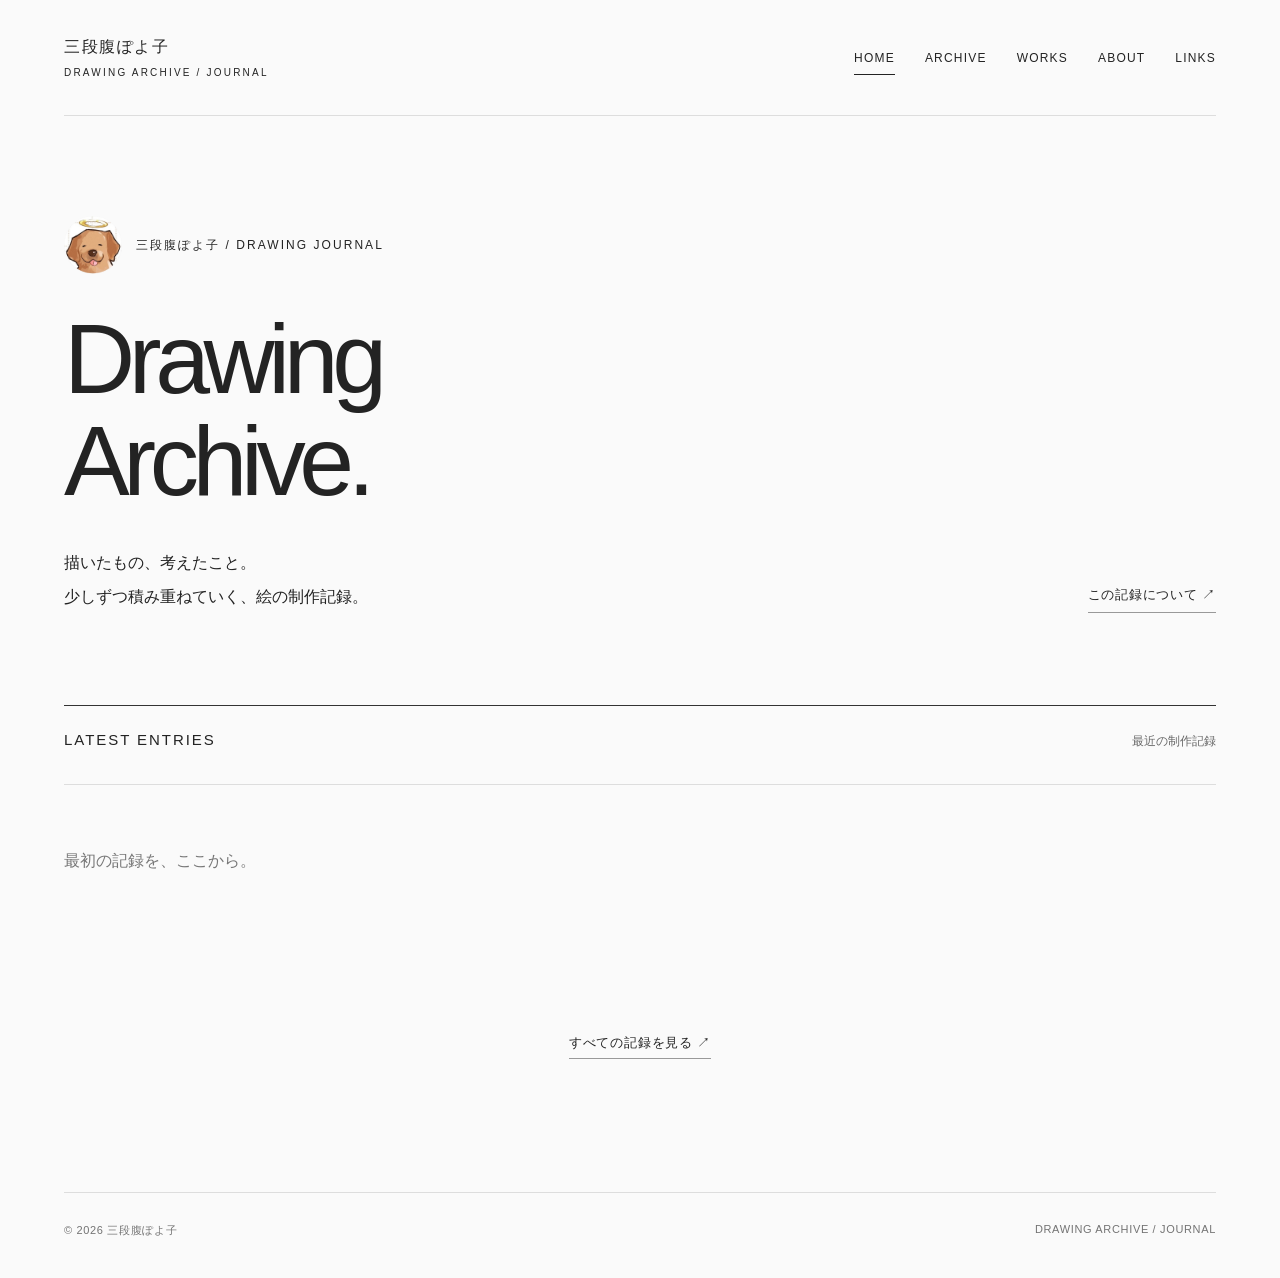
==== index.html @ 1e5ab94d "Publish drawing archive starter site" ====
<!doctype html>
<html lang="ja"><head><meta charset="utf-8"><meta name="viewport" content="width=device-width, initial-scale=1"><meta name="description" content="三段腹ぽよ子のイラスト制作記録。練習、作品、考えたこと、月ごとの振り返り。"><title>Drawing Archive | 三段腹ぽよ子</title><link rel="icon" type="image/svg+xml" href="data:image/svg+xml,%3Csvg xmlns='http://www.w3.org/2000/svg' viewBox='0 0 32 32'%3E%3Crect width='32' height='32' rx='5' fill='%23232323'/%3E%3Cpath d='M9 8h7a8 8 0 0 1 0 16H9z' fill='none' stroke='white' stroke-width='2'/%3E%3C/svg%3E"><link rel="stylesheet" href="assets/style.css"><script defer src="data/profile.js"></script><script defer src="data/posts.js"></script><script defer src="data/works.js"></script><script defer src="assets/app.js"></script></head><body data-page="home"><div id="app"></div><noscript><p class="noscript">このサイトの表示にはJavaScriptを有効にしてください。</p></noscript></body></html>
---- assets/style.css ----
:root{--ink:#232323;--muted:#686868;--line:#ddd;--paper:#fafafa;font-family:-apple-system,BlinkMacSystemFont,"Helvetica Neue","Noto Sans JP","Hiragino Kaku Gothic ProN","Yu Gothic",Meiryo,sans-serif;color:var(--ink);background:var(--paper);font-synthesis:none}*{box-sizing:border-box}body{margin:0;background-image:radial-gradient(#dedede .7px,transparent .7px);background-size:16px 16px}a{color:inherit;text-decoration:none}button,select{font:inherit;color:inherit}button,a,select{-webkit-tap-highlight-color:transparent}button{cursor:pointer}a:focus-visible,button:focus-visible,select:focus-visible{outline:2px solid #333;outline-offset:5px}a:hover{color:#666}button:hover{background:#eee}::selection{background:#dedede}img{max-width:100%;display:block}.shell{max-width:1280px;padding:0 64px;margin:auto}.skip{position:absolute;top:-80px;left:20px;background:white;padding:12px;z-index:10}.skip:focus{top:12px}.header{display:flex;align-items:center;justify-content:space-between;min-height:116px;border-bottom:1px solid var(--line);gap:24px}.wordmark{font-size:16px;font-weight:650;letter-spacing:.1em}.wordmark small{display:block;font-size:10px;letter-spacing:.22em;font-weight:400;margin-top:9px}.nav{display:flex;gap:30px;align-items:center}.nav a{font-size:12px;letter-spacing:.1em;padding:10px 0;position:relative}.nav a[aria-current=page]:after{content:'';position:absolute;bottom:0;left:0;width:100%;height:1px;background:var(--ink)}.menu-toggle{display:none;border:0;background:none;padding:12px;font-size:13px}.hero{padding:100px 0 92px;position:relative}.hero-top{display:flex;align-items:center;gap:14px;margin-bottom:35px}.eyebrow,.label{font-size:12px;letter-spacing:.17em;font-weight:500}.hero h1{font-size:clamp(56px,7.7vw,104px);font-weight:450;line-height:1.03;letter-spacing:-.065em;margin:0 0 34px}.hero-description{font-size:16px;line-height:2.1;white-space:pre-line;margin:0}.hero-bottom{display:flex;align-items:end;justify-content:space-between;gap:30px}.text-link{font-size:13px;letter-spacing:.06em;border-bottom:1px solid #999;padding-bottom:8px;white-space:nowrap}.avatar{position:relative;overflow:hidden;border-radius:50%;background:#fff;display:block;width:58px;height:58px;flex-shrink:0}.avatar img{width:100%;height:100%;object-fit:cover}.avatar.screenshot img{position:absolute;max-width:none;width:306.45%;height:auto;left:-103.23%;top:-47.4%}.hero-image{margin:60px 0 0}.hero-image img{width:100%;max-height:900px;object-fit:contain;background:#f2f2f2}.section-top{display:flex;align-items:baseline;justify-content:space-between;border-top:1px solid #333;padding-top:25px;gap:20px}.section-top h2{margin:0;font-size:15px;letter-spacing:.13em;font-weight:500}.section-top span{font-size:12px;color:var(--muted)}.feed{padding-top:18px}.entry{display:grid;grid-template-columns:180px minmax(0,1fr);gap:45px;padding:42px 0;border-bottom:1px solid var(--line)}.entry-meta{font-size:12px;line-height:1.8;color:var(--muted)}.entry-meta time{display:block;font-variant-numeric:tabular-nums;letter-spacing:.03em}.tag{display:inline-block;font-size:11px;letter-spacing:.12em;margin-top:9px;border:1px solid #ccc;padding:2px 8px;background:#fafafa}.sample{display:block;font-size:11px;margin-top:10px;color:#757575}.entry h2,.entry h3{font-weight:500;font-size:25px;line-height:1.5;letter-spacing:-.02em;margin:0 0 17px}.prose{font-size:15px;line-height:2.1;overflow-wrap:anywhere;max-width:740px}.prose p{white-space:pre-line;margin:0 0 1.4em}.prose h3{font-size:18px;font-weight:550;margin:2em 0 .8em}.entry .excerpt{color:#5e5e5e;white-space:pre-line;line-height:1.95;font-size:14px;margin:0}.entry-images{display:grid;grid-template-columns:repeat(2,minmax(0,1fr));gap:16px;margin:22px 0}.entry-images.single{grid-template-columns:1fr}.image-button{padding:0;border:0;background:none;width:100%;display:block}.image-button img{width:100%;height:auto}.read-more{display:inline-block;font-size:12px;color:#777;margin-top:19px;border-bottom:1px solid #ccc;padding-bottom:4px}.bottom-link{text-align:center;padding:50px}.footer{margin-top:90px;padding:30px 0 40px;display:flex;justify-content:space-between;border-top:1px solid var(--line);font-size:11px;color:#737373;letter-spacing:.06em;gap:20px}.page-head{padding:80px 0 58px}.page-head h1{font-size:clamp(48px,6vw,76px);font-weight:450;letter-spacing:-.055em;margin:0 0 20px;line-height:1.1}.page-head p{color:#666;font-size:14px;line-height:1.9;margin:0}.archive-layout{display:grid;grid-template-columns:180px minmax(0,1fr);gap:45px}.archive-side{padding-top:25px}.year{font-size:26px;font-weight:450;margin:0 0 16px}.month-links{display:flex;flex-direction:column;gap:9px;margin-bottom:30px}.month-links a{font-size:12px;color:#727272;padding:8px 0}.month-links a[aria-current=true]{color:#111;text-decoration:underline;text-underline-offset:5px}.filters{display:flex;gap:8px;flex-wrap:wrap;border-bottom:1px solid var(--line);padding:0 0 20px}.filters a{font-size:12px;letter-spacing:.05em;padding:9px 14px}.filters a[aria-current=true]{background:#262626;color:#fff;border-radius:2px}.archive-content .entry{grid-template-columns:110px minmax(0,1fr);gap:26px}.result-info{font-size:12px;color:#777;padding-top:22px;margin:0}.month-title{font-size:13px;letter-spacing:.1em;font-weight:500;margin:40px 0 0}.empty{padding:60px 0 90px;border-top:1px solid var(--line);color:#777;line-height:2}.empty h2{font-size:22px;font-weight:450;color:#333}.works-grid{display:grid;grid-template-columns:repeat(2,minmax(0,1fr));gap:64px 32px}.work-card{border:0;padding:0;text-align:left;background:none}.work-card:hover{background:none}.work-card img{width:100%;height:auto;max-height:650px;object-fit:contain;background:#eee;transition:opacity .2s}.work-card:hover img{opacity:.85}.work-caption{display:flex;justify-content:space-between;gap:20px;margin-top:20px}.work-caption strong{font-size:15px;font-weight:500}.work-caption span{font-size:12px;color:#777}.about-wrap{max-width:730px;margin:70px auto 0;text-align:center}.about-wrap .avatar{width:148px;height:148px;margin:0 auto 26px}.about-name{font-size:24px;font-weight:550;letter-spacing:.1em;background:white;display:inline-block;margin:0;padding:18px 28px}.about-card{text-align:left;background:#fff;margin-top:45px;padding:60px 68px}.about-card .label{margin:0 0 32px}.about-card .intro{font-size:21px;margin-bottom:28px;line-height:1.8}.about-card h2{font-size:12px;letter-spacing:.15em;font-weight:500;margin:42px 0 20px}.about-card .prose{font-size:15px}.link-list{display:grid;gap:18px;max-width:850px}.link-card{display:flex;align-items:center;gap:26px;background:#fff;border:1px solid #eee;padding:32px 36px;border-radius:4px}.link-card svg{width:30px;height:30px;flex-shrink:0}.link-card strong{display:block;font-size:18px;font-weight:500;margin-bottom:7px}.link-card p{font-size:13px;color:#777;margin:0}.link-card .link-end{margin-left:auto;font-size:12px;color:#777}.link-card:not(a){color:#666}.post-detail{max-width:850px;margin:auto}.post-detail .page-head{padding-bottom:35px}.post-detail .page-head h1{font-size:clamp(32px,4vw,50px);letter-spacing:-.025em;margin-top:22px}.post-detail .prose{font-size:16px;margin-top:35px}.back{display:inline-block;font-size:13px;margin-top:50px;border-bottom:1px solid #aaa;padding-bottom:7px}dialog{border:0;padding:0;width:min(1000px,94vw);max-height:92vh;background:#fafafa;color:#222}dialog::backdrop{background:rgba(0,0,0,.75)}.dialog-head{position:sticky;top:0;display:flex;justify-content:flex-end;background:#fafafa;padding:12px 18px;z-index:1}.close{border:1px solid #ccc;background:white;padding:8px 16px;font-size:14px}.dialog-body{padding:0 35px 35px}.dialog-body img{margin:0 auto 24px;max-height:72vh;width:auto;object-fit:contain}.dialog-body h2{font-size:24px;font-weight:500}.dialog-body .year-label{font-size:13px;color:#777}.noscript{padding:50px;background:white}.error{background:white;padding:35px;line-height:2}
@media(min-width:1500px){.hero{padding-top:120px;padding-bottom:110px}}
@media(max-width:850px){.shell{padding:0 32px}.nav{gap:20px}.entry{grid-template-columns:125px minmax(0,1fr);gap:25px}.archive-layout{grid-template-columns:130px minmax(0,1fr);gap:25px}.archive-content .entry{display:block}.archive-content .entry-meta{margin-bottom:18px}.archive-content .entry-meta time{display:inline-block;margin-right:12px}.archive-content .sample{display:inline;margin-left:8px}.hero{padding:75px 0}.hero h1{font-size:80px}}
@media(max-width:600px){.shell{padding:0 22px}.header{min-height:88px;position:relative;gap:10px}.wordmark{font-size:14px}.wordmark small{font-size:9px}.menu-toggle{display:block}.nav{display:none;position:absolute;left:0;right:0;top:87px;background:#fff;padding:22px;z-index:4;flex-wrap:wrap;border:1px solid #ddd;gap:18px 25px}.nav.open{display:flex}.nav a{font-size:13px}.hero{padding:62px 0 60px}.hero-top{margin-bottom:30px}.hero h1{font-size:clamp(54px,15vw,82px);margin-bottom:30px}.hero-bottom{display:block}.hero-description{font-size:14px;line-height:2}.hero-bottom .text-link{display:inline-block;margin-top:30px}.avatar{width:48px;height:48px}.eyebrow{font-size:11px}.section-top h2{font-size:13px}.entry{display:block;padding:30px 0}.entry-meta{margin-bottom:17px}.entry-meta time{display:inline-block;margin-right:12px}.tag{margin-top:0}.sample{display:inline;margin-left:9px}.entry h2,.entry h3{font-size:23px}.entry-images{grid-template-columns:1fr;margin:20px -8px;gap:12px}.entry .excerpt{font-size:14px}.footer{margin-top:60px;font-size:10px;line-height:1.8}.page-head{padding:55px 0 40px}.page-head h1{font-size:58px}.archive-layout{display:block}.archive-side{border-top:1px solid #333;padding:20px 0 0}.year{font-size:20px;margin:0 0 8px}.month-links{flex-direction:row;flex-wrap:wrap;gap:8px 18px;margin-bottom:20px}.filters{gap:0;padding-top:12px}.filters a{padding:10px 11px;font-size:11px}.works-grid{grid-template-columns:1fr;gap:40px}.about-wrap{margin-top:48px}.about-wrap .avatar{width:125px;height:125px}.about-name{font-size:22px;padding:15px 22px}.about-card{margin-top:30px;padding:36px 27px}.about-card .intro{font-size:19px}.link-card{padding:25px 22px;gap:20px}.link-card strong{font-size:17px}.link-card p{font-size:12px}.link-card .link-end{font-size:11px}.dialog-body{padding:0 18px 25px}.post-detail .page-head h1{font-size:34px}.hero-image{margin:35px -8px 0}}
@media(prefers-reduced-motion:reduce){*{transition:none!important;scroll-behavior:auto!important}}
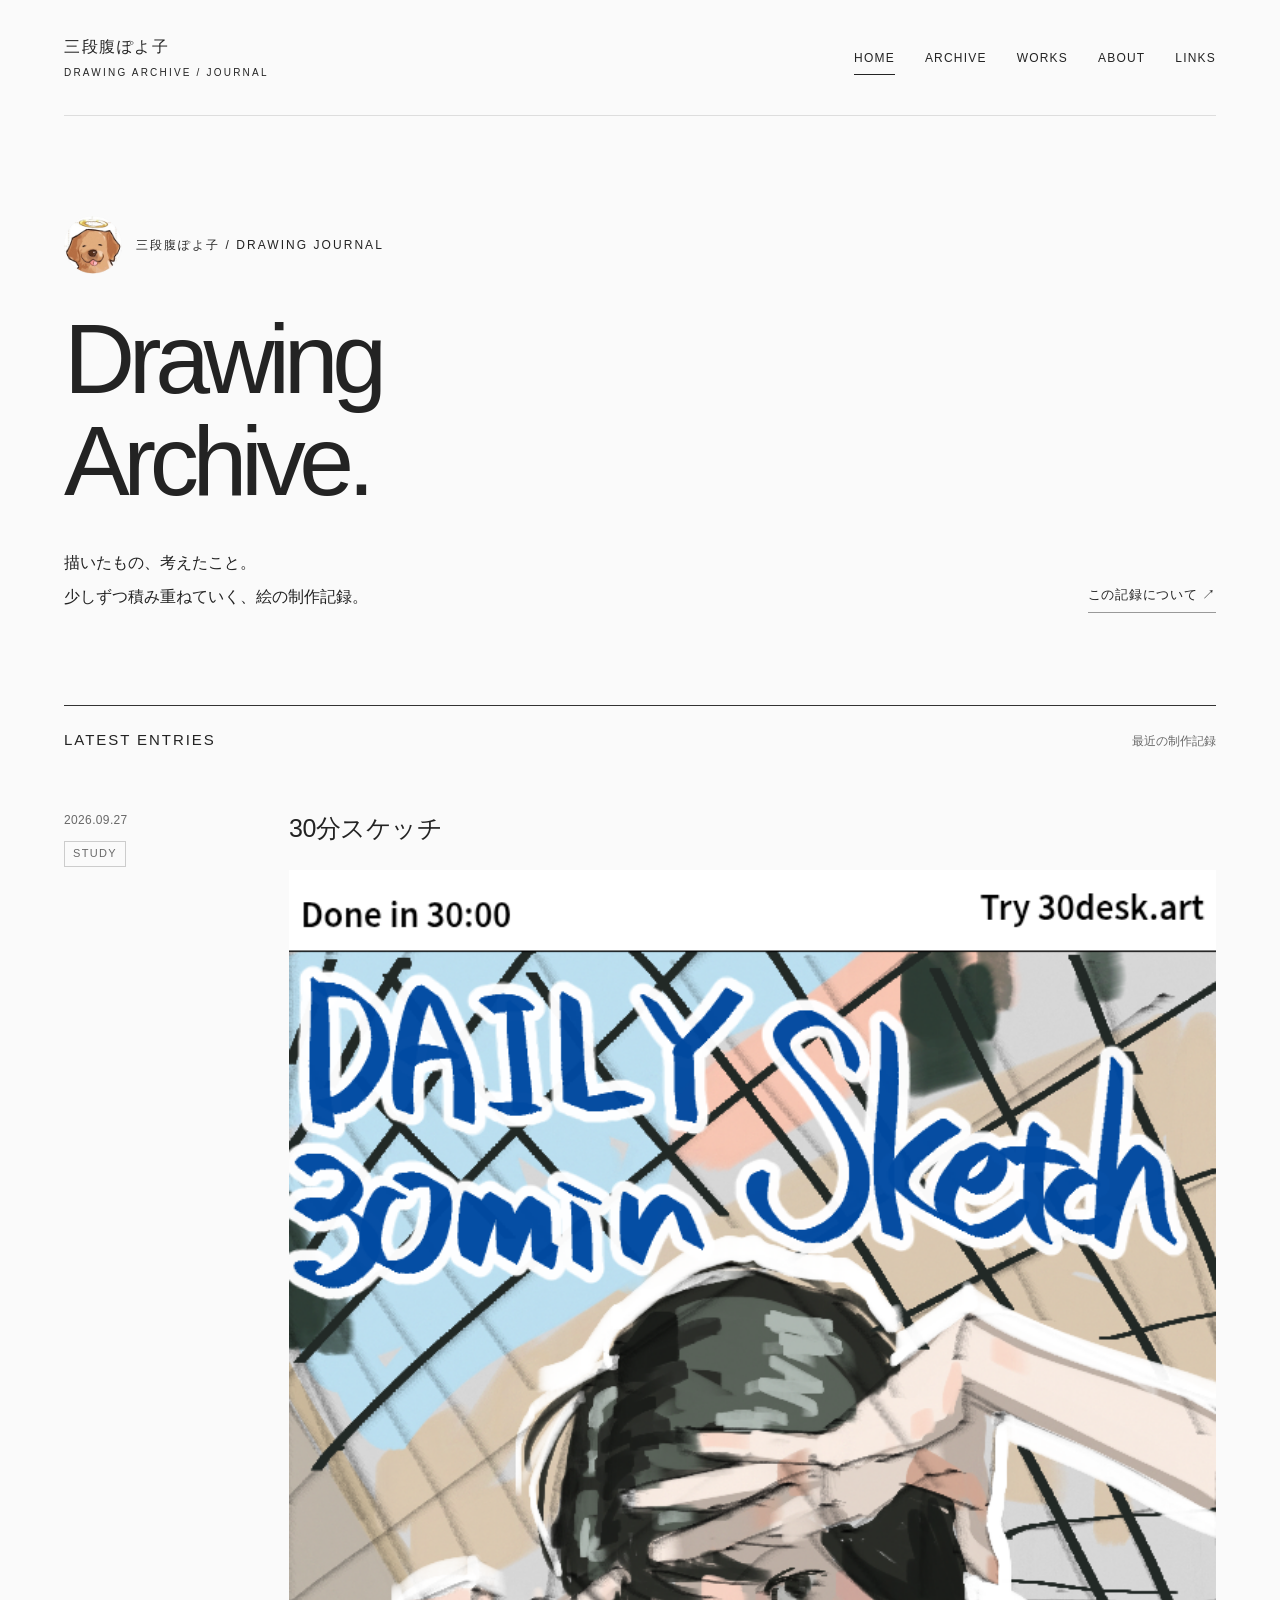
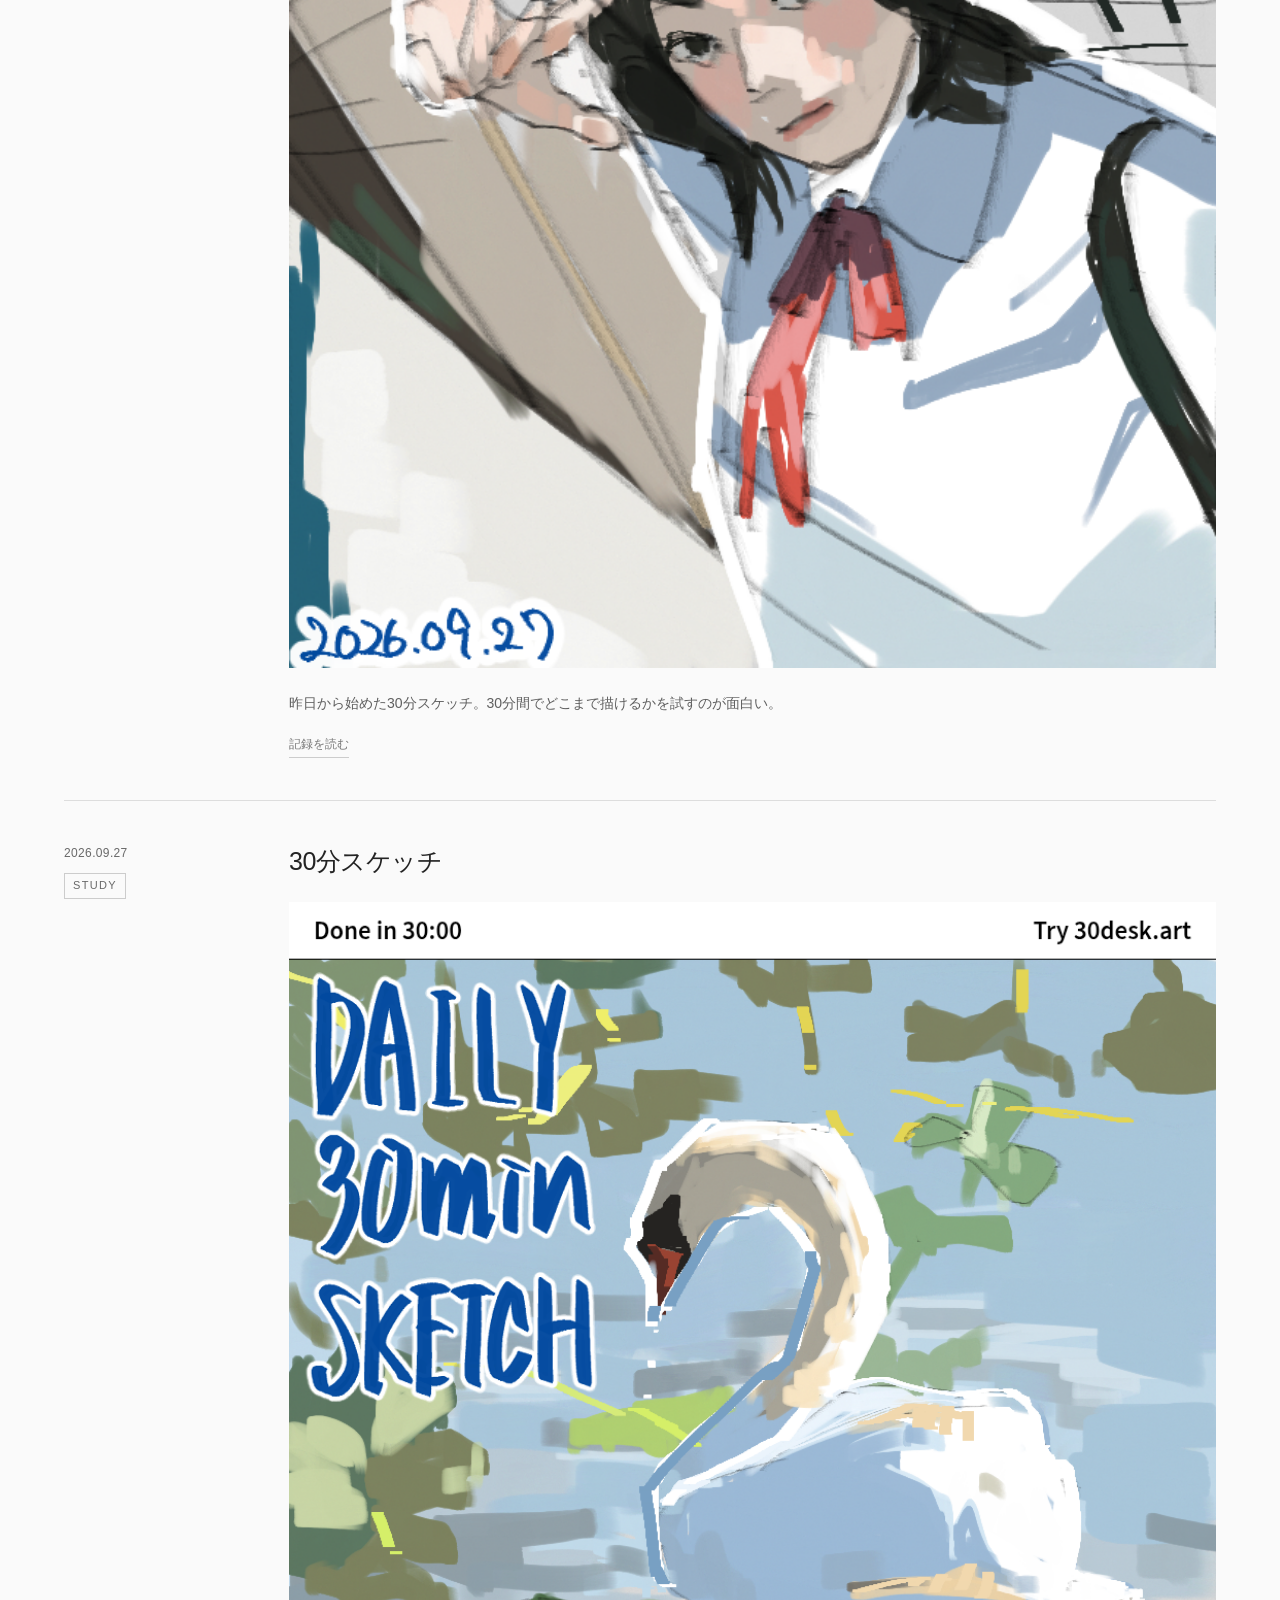
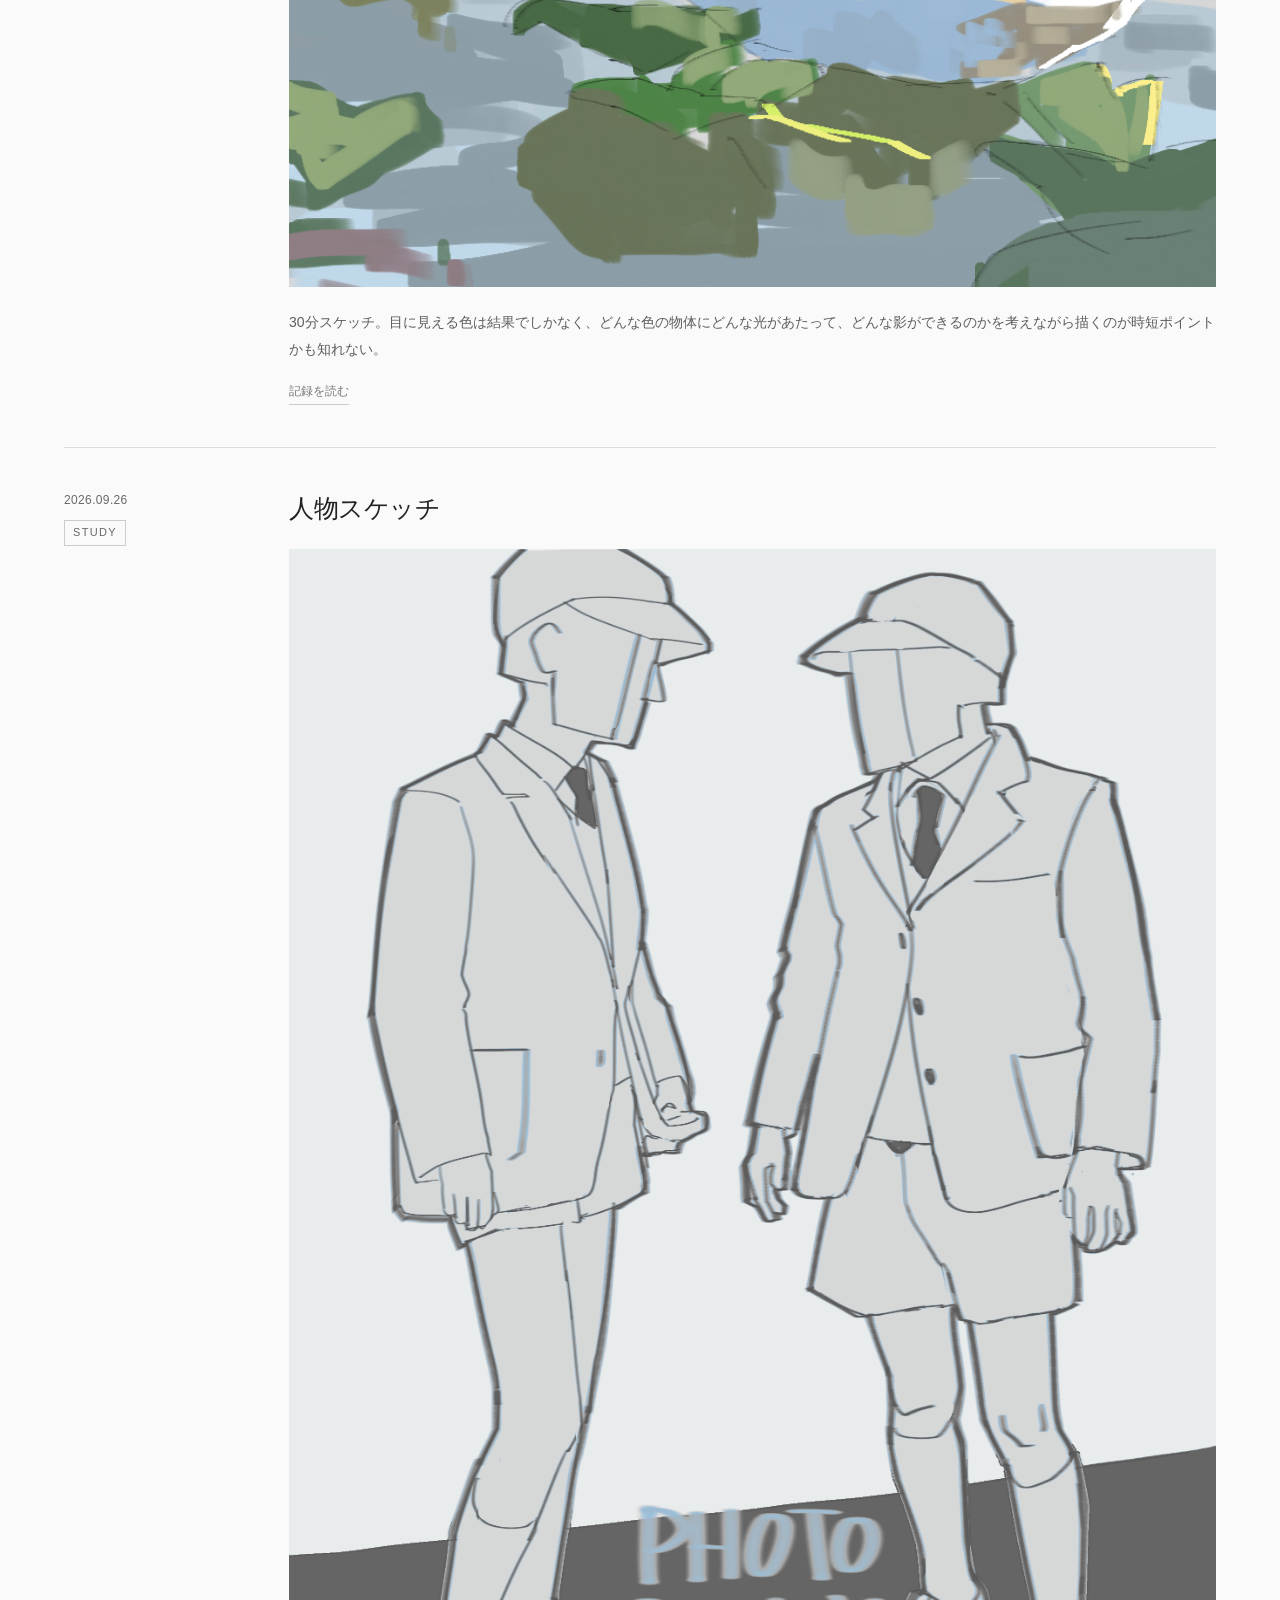
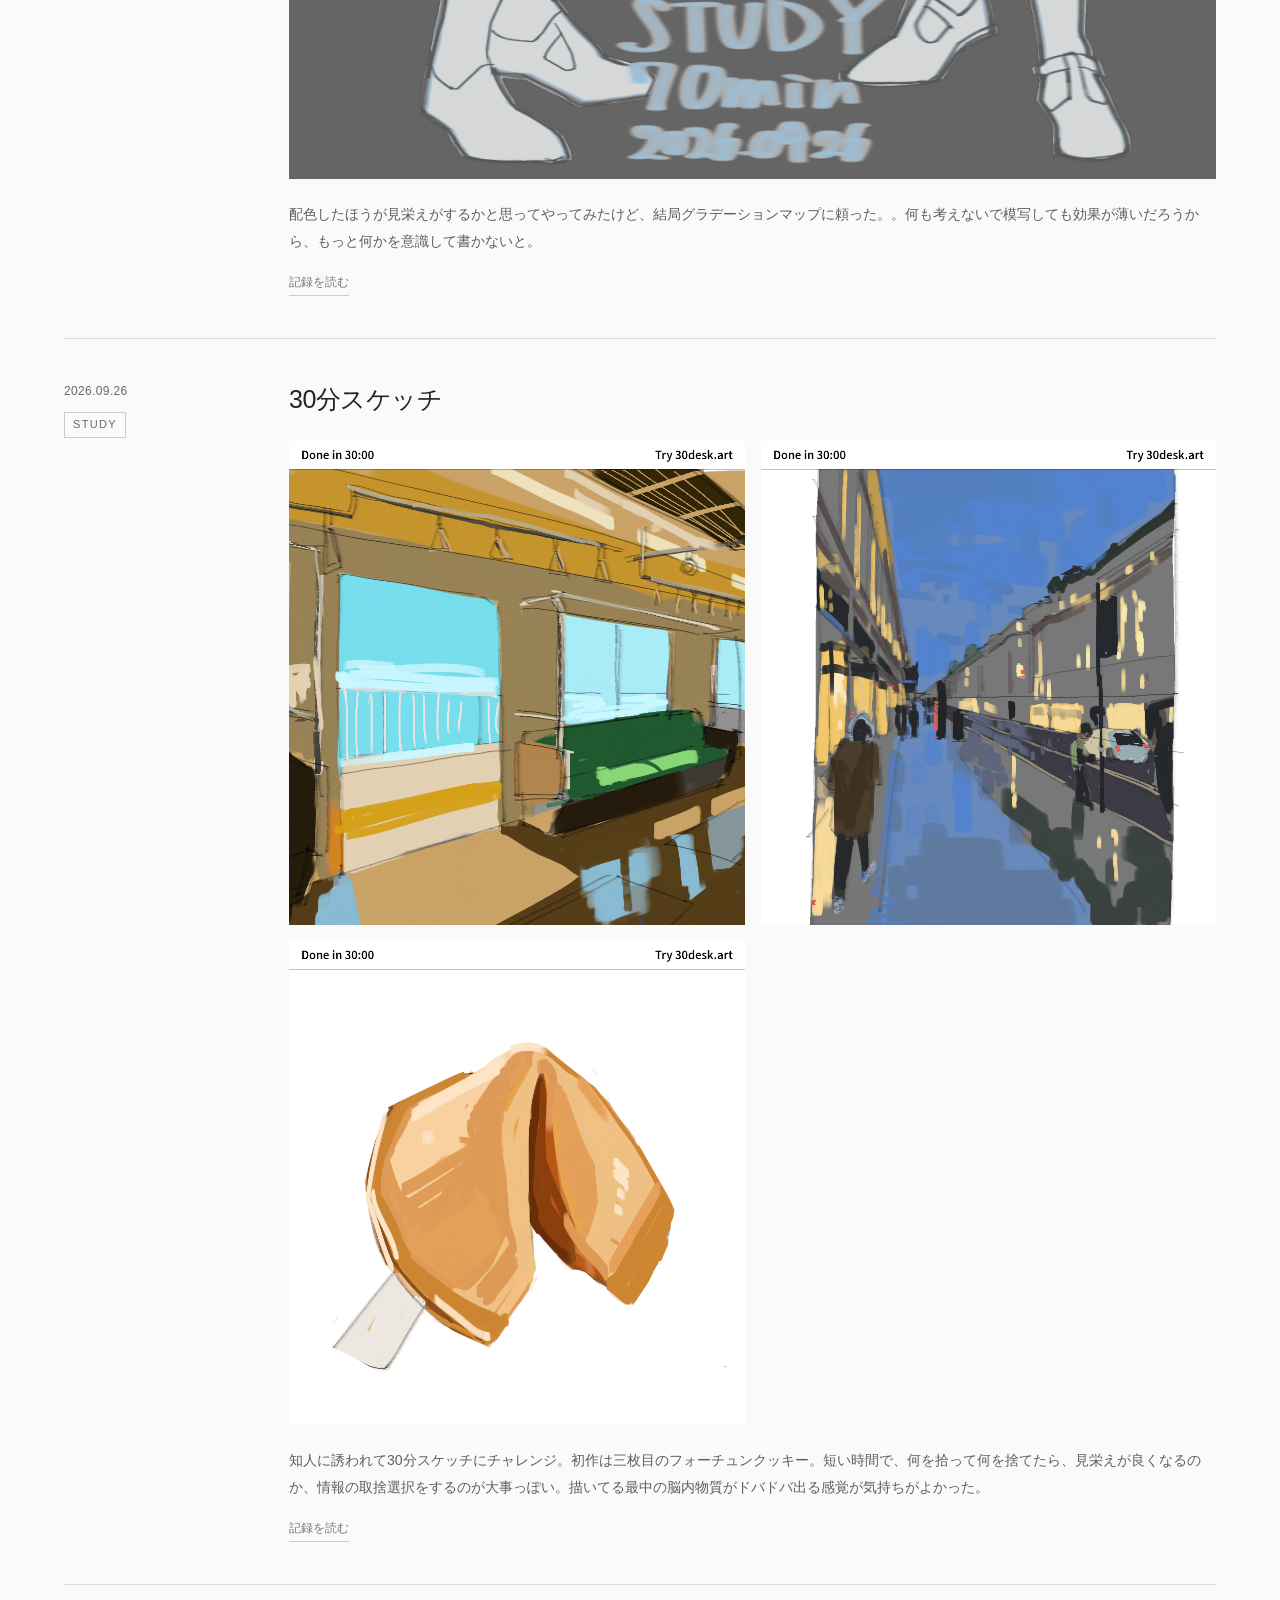
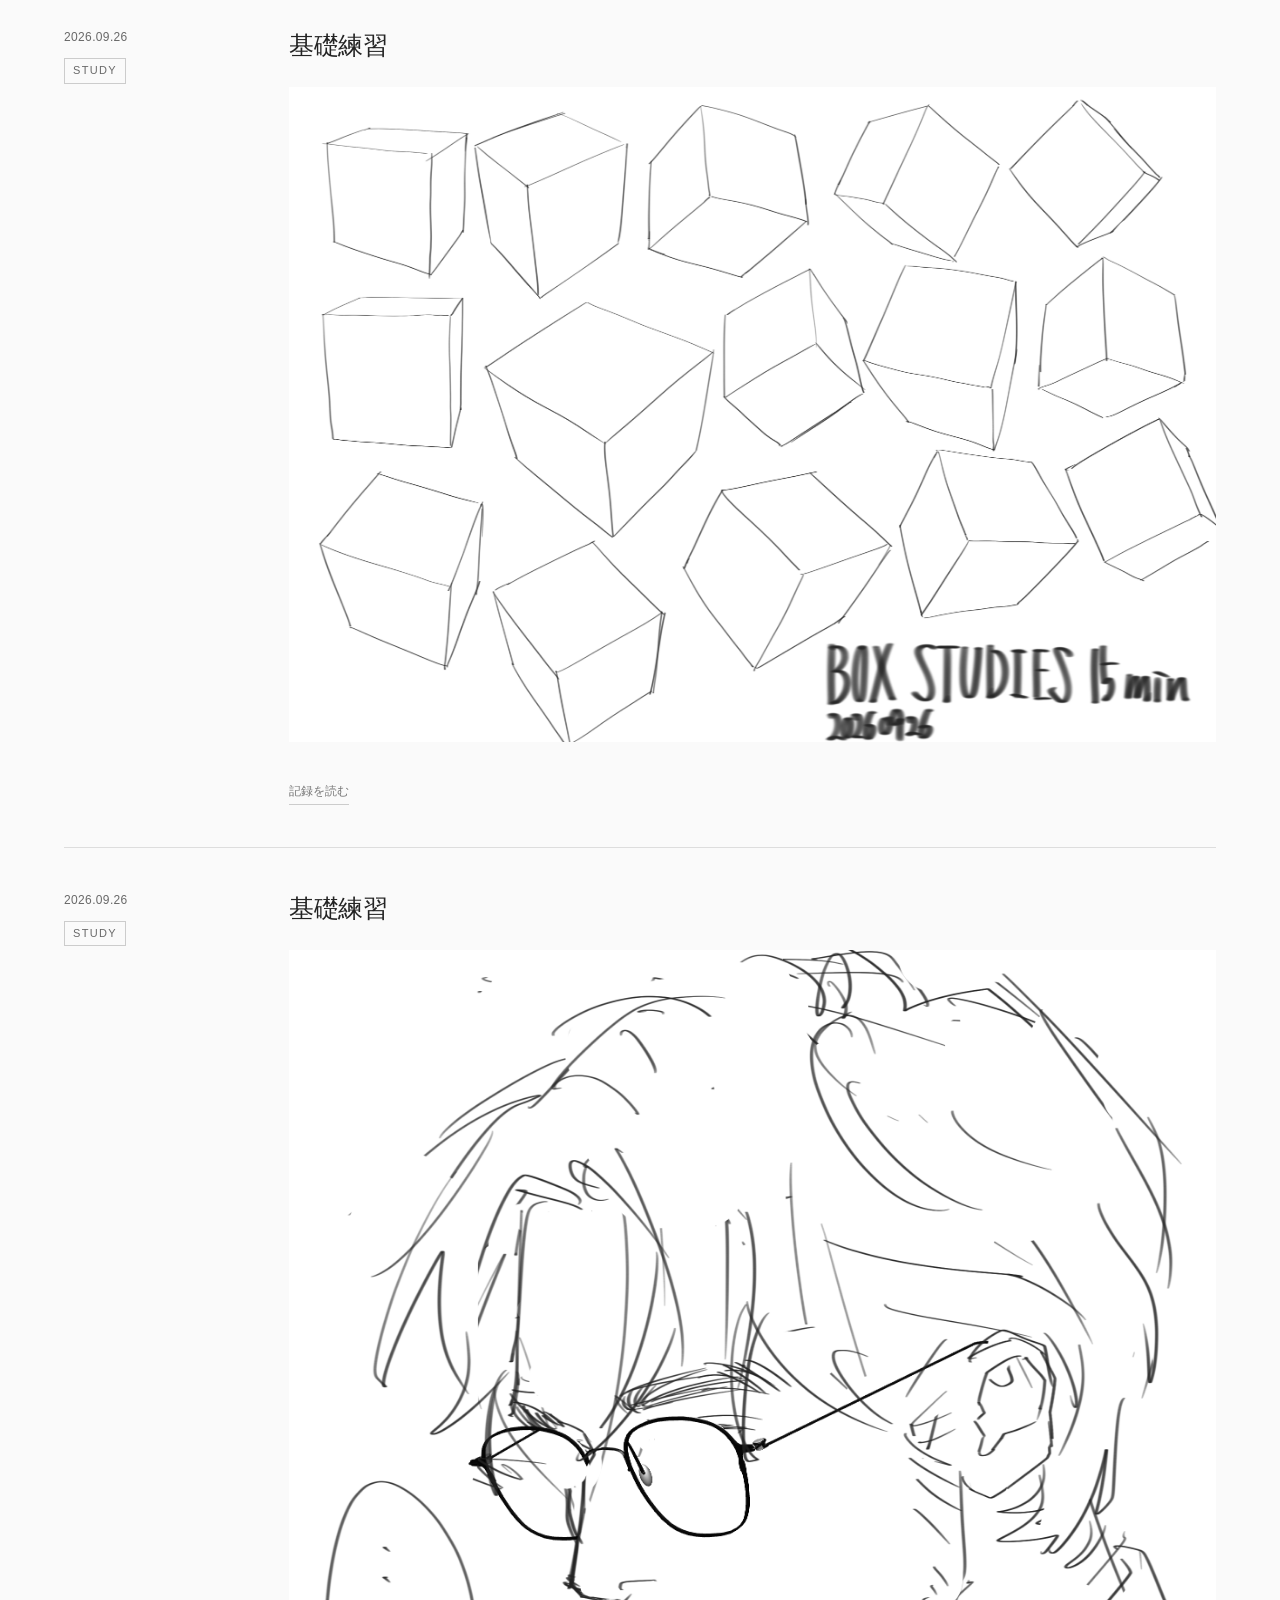
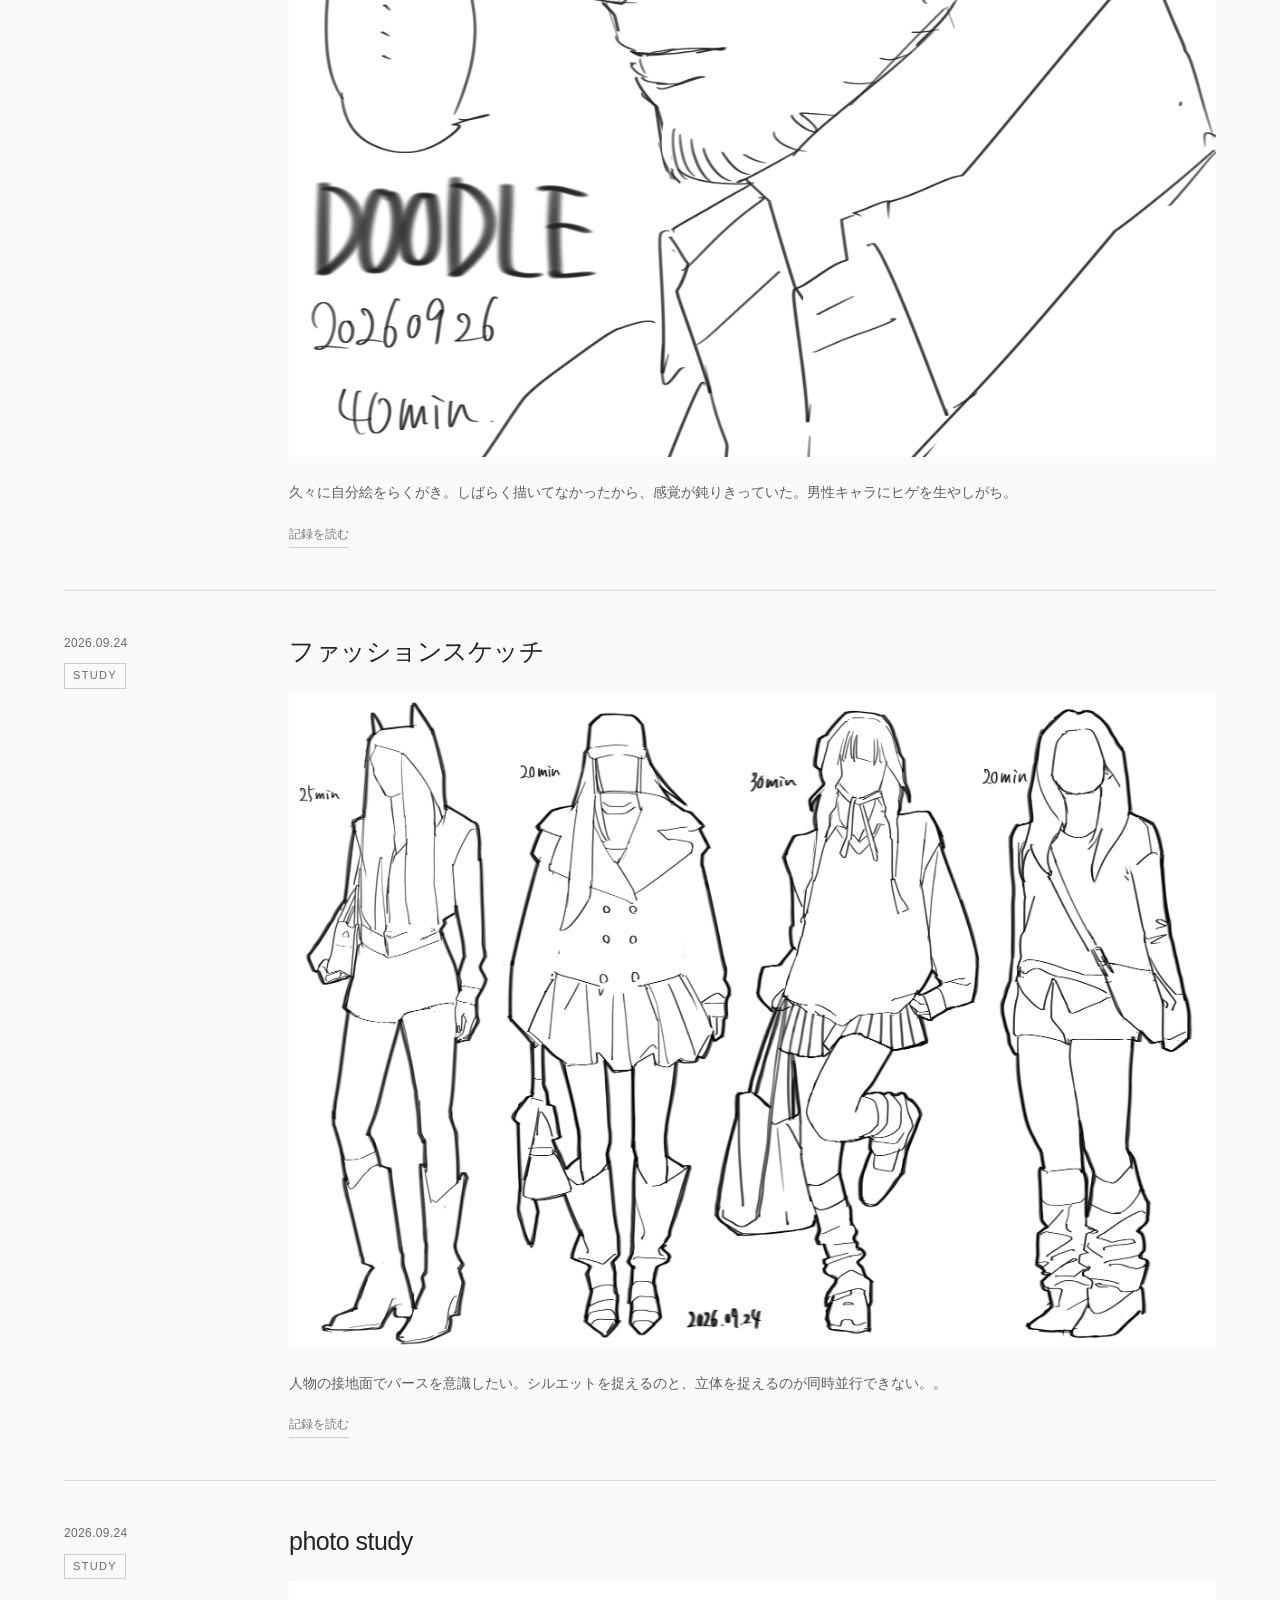
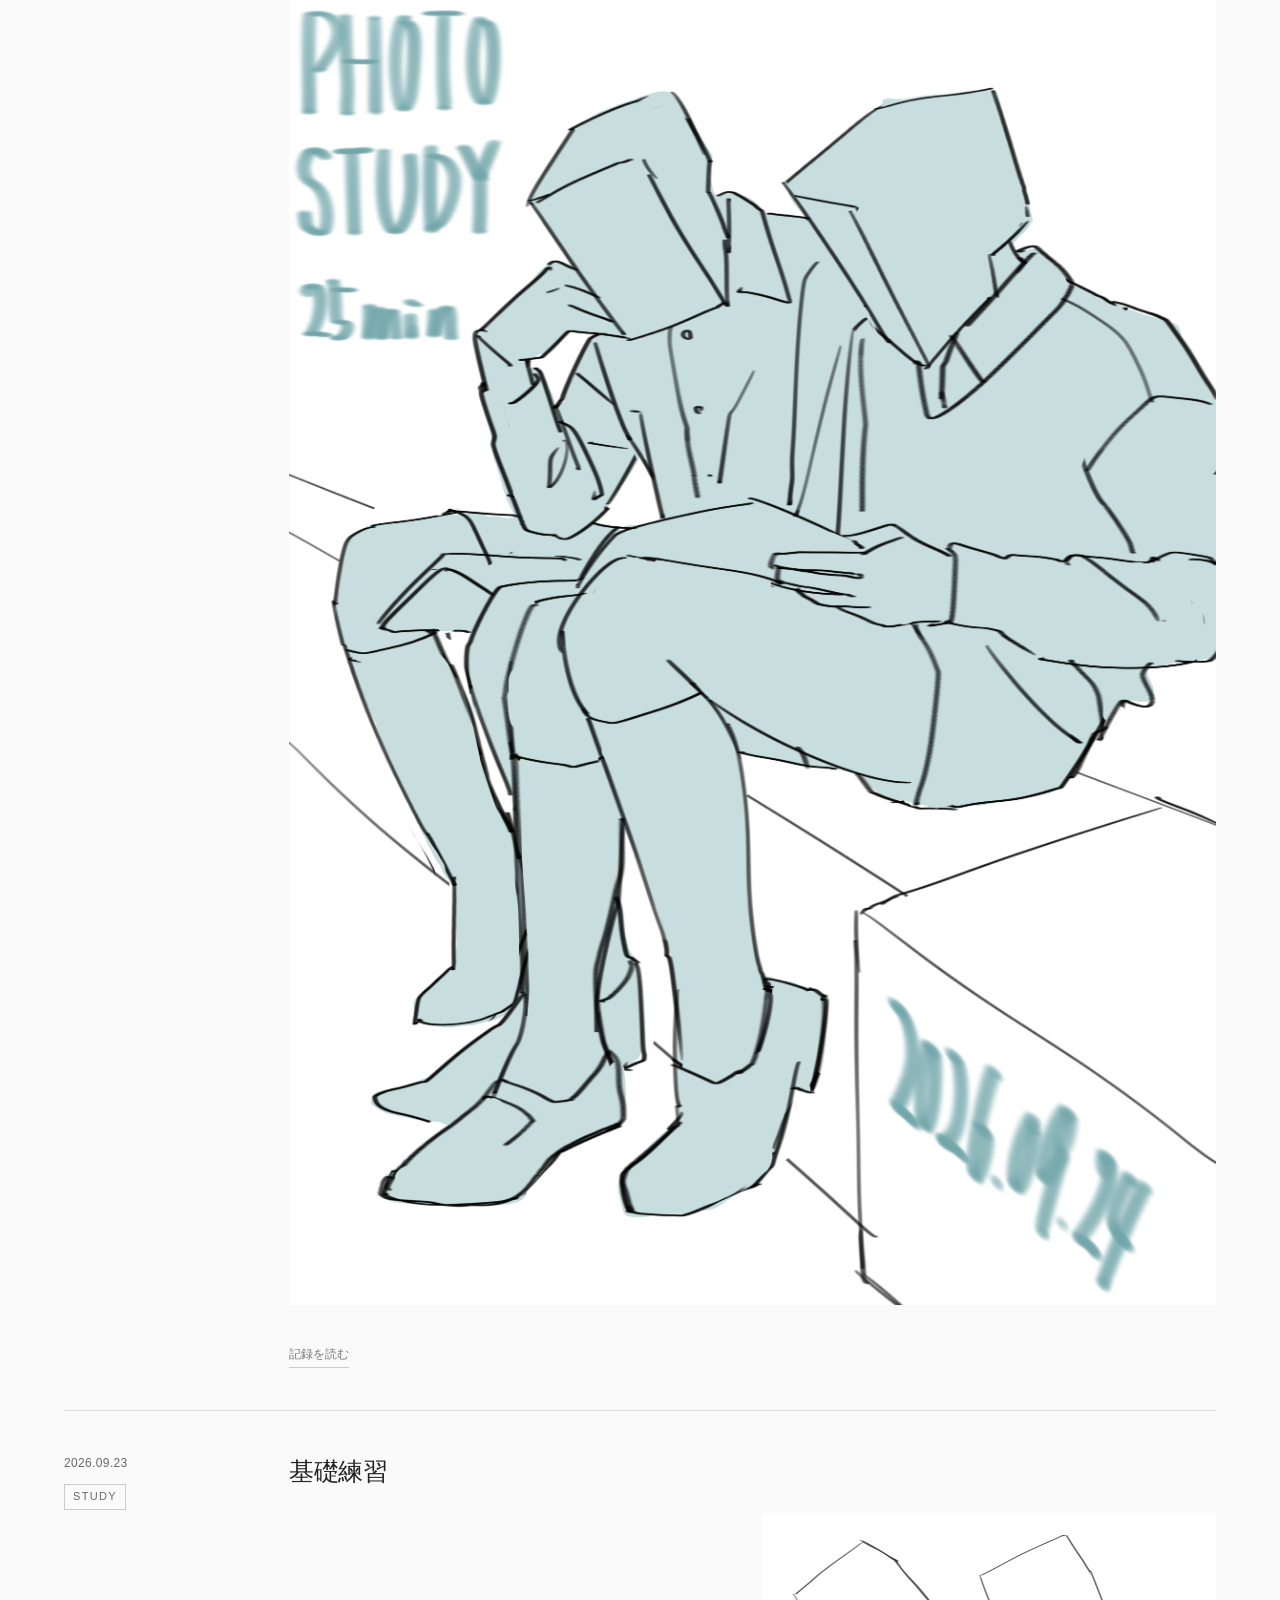
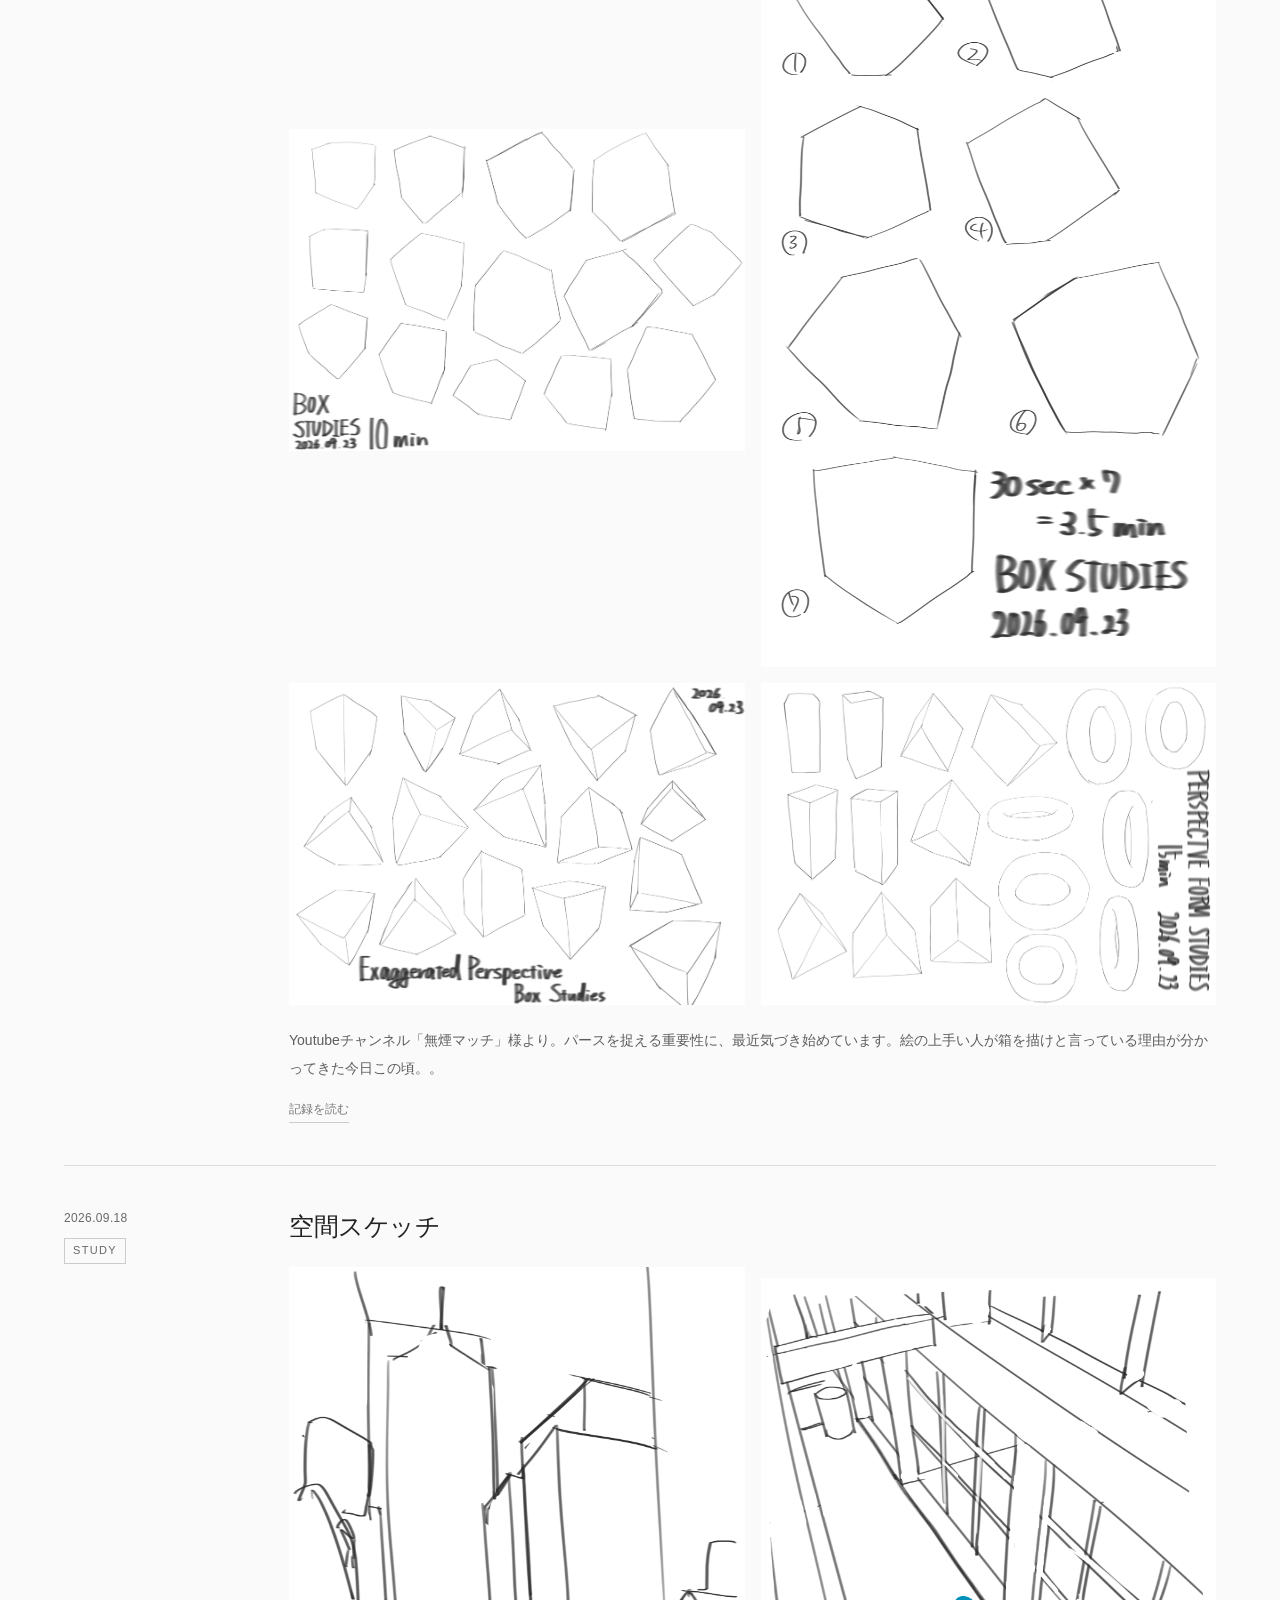
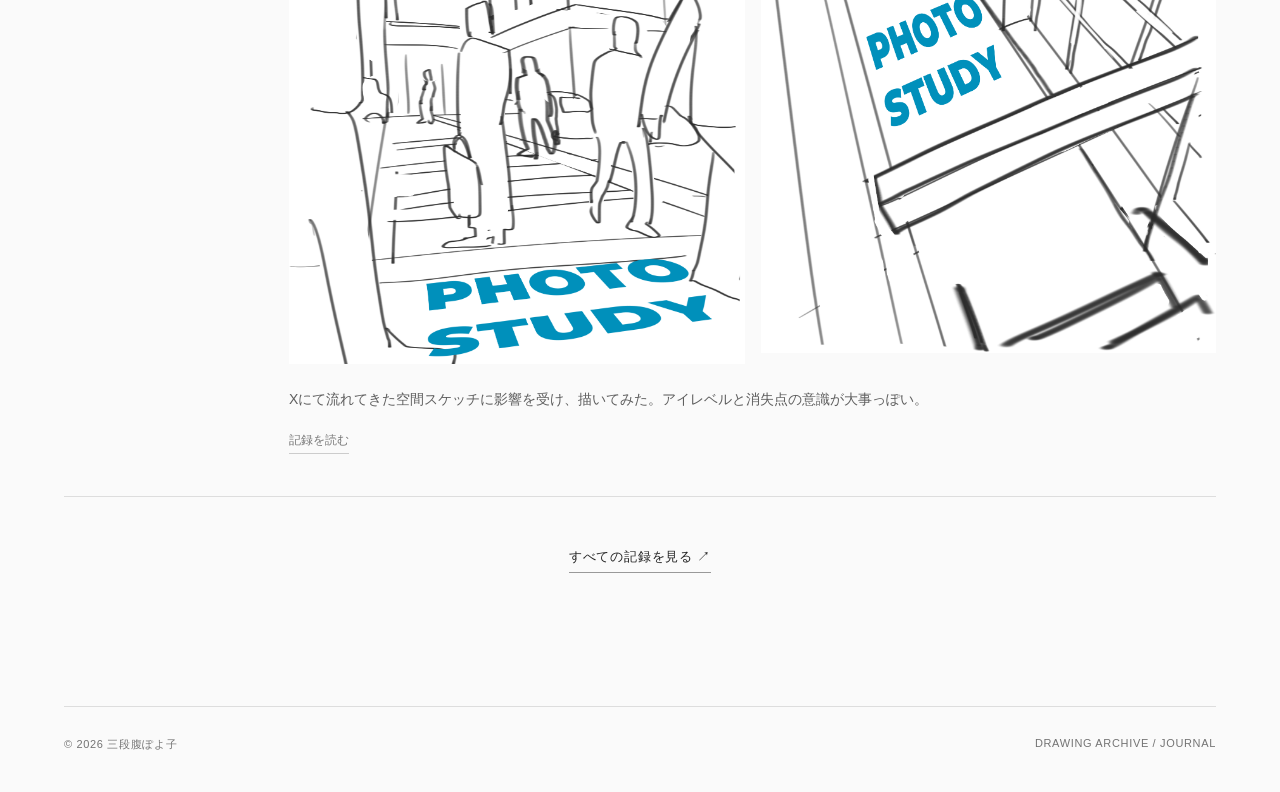
==== commit 12a59f6a: "Add shared social preview metadata" ====
--- a/index.html
+++ b/index.html
@@ -1,2 +1,19 @@
 <!doctype html>
-<html lang="ja"><head><meta charset="utf-8"><meta name="viewport" content="width=device-width, initial-scale=1"><meta name="description" content="三段腹ぽよ子のイラスト制作記録。練習、作品、考えたこと、月ごとの振り返り。"><title>Drawing Archive | 三段腹ぽよ子</title><link rel="icon" type="image/svg+xml" href="data:image/svg+xml,%3Csvg xmlns='http://www.w3.org/2000/svg' viewBox='0 0 32 32'%3E%3Crect width='32' height='32' rx='5' fill='%23232323'/%3E%3Cpath d='M9 8h7a8 8 0 0 1 0 16H9z' fill='none' stroke='white' stroke-width='2'/%3E%3C/svg%3E"><link rel="stylesheet" href="assets/style.css"><script defer src="data/profile.js"></script><script defer src="data/posts.js"></script><script defer src="data/works.js"></script><script defer src="assets/app.js"></script></head><body data-page="home"><div id="app"></div><noscript><p class="noscript">このサイトの表示にはJavaScriptを有効にしてください。</p></noscript></body></html>+<html lang="ja"><head><meta charset="utf-8"><meta name="viewport" content="width=device-width, initial-scale=1"><meta name="description" content="三段腹ぽよ子のイラスト制作記録。練習、作品、考えたこと、月ごとの振り返り。"><title>Drawing Archive | 三段腹ぽよ子</title><link rel="icon" type="image/svg+xml" href="data:image/svg+xml,%3Csvg xmlns='http://www.w3.org/2000/svg' viewBox='0 0 32 32'%3E%3Crect width='32' height='32' rx='5' fill='%23232323'/%3E%3Cpath d='M9 8h7a8 8 0 0 1 0 16H9z' fill='none' stroke='white' stroke-width='2'/%3E%3C/svg%3E"><link rel="stylesheet" href="assets/style.css"><script defer src="data/profile.js"></script><script defer src="data/posts.js"></script><script defer src="data/works.js"></script><script defer src="assets/app.js"></script>
+<meta property="og:type" content="website">
+<meta property="og:site_name" content="Drawing Archive | 三段腹ぽよ子">
+<meta property="og:title" content="Drawing Archive | 三段腹ぽよ子">
+<meta property="og:description" content="描いたもの、考えたこと。少しずつ積み重ねていく、絵の制作記録。">
+<meta property="og:image" content="https://sandanbara-poyoko.github.io/ogp.png">
+<meta property="og:image:width" content="1200">
+<meta property="og:image:height" content="630">
+<meta property="og:image:type" content="image/png">
+<meta property="og:image:alt" content="犬のアイコンとDrawing Archiveの文字を配した、三段腹ぽよ子の制作記録サイト">
+<meta property="og:locale" content="ja_JP">
+<meta name="twitter:card" content="summary_large_image">
+<meta name="twitter:site" content="@poyo_sandanbara">
+<meta name="twitter:title" content="Drawing Archive | 三段腹ぽよ子">
+<meta name="twitter:description" content="描いたもの、考えたこと。少しずつ積み重ねていく、絵の制作記録。">
+<meta name="twitter:image" content="https://sandanbara-poyoko.github.io/ogp.png">
+<meta name="twitter:image:alt" content="犬のアイコンとDrawing Archiveの文字を配した、三段腹ぽよ子の制作記録サイト">
+</head><body data-page="home"><div id="app"></div><noscript><p class="noscript">このサイトの表示にはJavaScriptを有効にしてください。</p></noscript></body></html>
--- a/assets/style.css
+++ b/assets/style.css
@@ -3,3 +3,13 @@
 @media(max-width:850px){.shell{padding:0 32px}.nav{gap:20px}.entry{grid-template-columns:125px minmax(0,1fr);gap:25px}.archive-layout{grid-template-columns:130px minmax(0,1fr);gap:25px}.archive-content .entry{display:block}.archive-content .entry-meta{margin-bottom:18px}.archive-content .entry-meta time{display:inline-block;margin-right:12px}.archive-content .sample{display:inline;margin-left:8px}.hero{padding:75px 0}.hero h1{font-size:80px}}
 @media(max-width:600px){.shell{padding:0 22px}.header{min-height:88px;position:relative;gap:10px}.wordmark{font-size:14px}.wordmark small{font-size:9px}.menu-toggle{display:block}.nav{display:none;position:absolute;left:0;right:0;top:87px;background:#fff;padding:22px;z-index:4;flex-wrap:wrap;border:1px solid #ddd;gap:18px 25px}.nav.open{display:flex}.nav a{font-size:13px}.hero{padding:62px 0 60px}.hero-top{margin-bottom:30px}.hero h1{font-size:clamp(54px,15vw,82px);margin-bottom:30px}.hero-bottom{display:block}.hero-description{font-size:14px;line-height:2}.hero-bottom .text-link{display:inline-block;margin-top:30px}.avatar{width:48px;height:48px}.eyebrow{font-size:11px}.section-top h2{font-size:13px}.entry{display:block;padding:30px 0}.entry-meta{margin-bottom:17px}.entry-meta time{display:inline-block;margin-right:12px}.tag{margin-top:0}.sample{display:inline;margin-left:9px}.entry h2,.entry h3{font-size:23px}.entry-images{grid-template-columns:1fr;margin:20px -8px;gap:12px}.entry .excerpt{font-size:14px}.footer{margin-top:60px;font-size:10px;line-height:1.8}.page-head{padding:55px 0 40px}.page-head h1{font-size:58px}.archive-layout{display:block}.archive-side{border-top:1px solid #333;padding:20px 0 0}.year{font-size:20px;margin:0 0 8px}.month-links{flex-direction:row;flex-wrap:wrap;gap:8px 18px;margin-bottom:20px}.filters{gap:0;padding-top:12px}.filters a{padding:10px 11px;font-size:11px}.works-grid{grid-template-columns:1fr;gap:40px}.about-wrap{margin-top:48px}.about-wrap .avatar{width:125px;height:125px}.about-name{font-size:22px;padding:15px 22px}.about-card{margin-top:30px;padding:36px 27px}.about-card .intro{font-size:19px}.link-card{padding:25px 22px;gap:20px}.link-card strong{font-size:17px}.link-card p{font-size:12px}.link-card .link-end{font-size:11px}.dialog-body{padding:0 18px 25px}.post-detail .page-head h1{font-size:34px}.hero-image{margin:35px -8px 0}}
 @media(prefers-reduced-motion:reduce){*{transition:none!important;scroll-behavior:auto!important}}
+
+/* 投稿一覧のページ移動 */
+#entries{scroll-margin-top:24px}
+.pagination{margin:28px 0;color:var(--ink)}
+.page-status{text-align:center;font-size:12px;color:var(--muted);margin:0 0 12px;font-variant-numeric:tabular-nums}
+.page-links{display:grid;grid-template-columns:repeat(4,minmax(0,1fr));gap:8px}
+.page-link{display:flex;align-items:center;justify-content:center;min-height:44px;padding:10px 6px;border:1px solid var(--line);background:var(--paper);font-size:12px;text-align:center;line-height:1.6}
+a.page-link:hover{background:#eee;color:var(--ink)}
+.page-link[aria-disabled=true]{color:#888;border-style:dashed;background:transparent}
+@media(max-width:600px){.page-links{grid-template-columns:repeat(2,minmax(0,1fr))}.page-link{font-size:12px}}
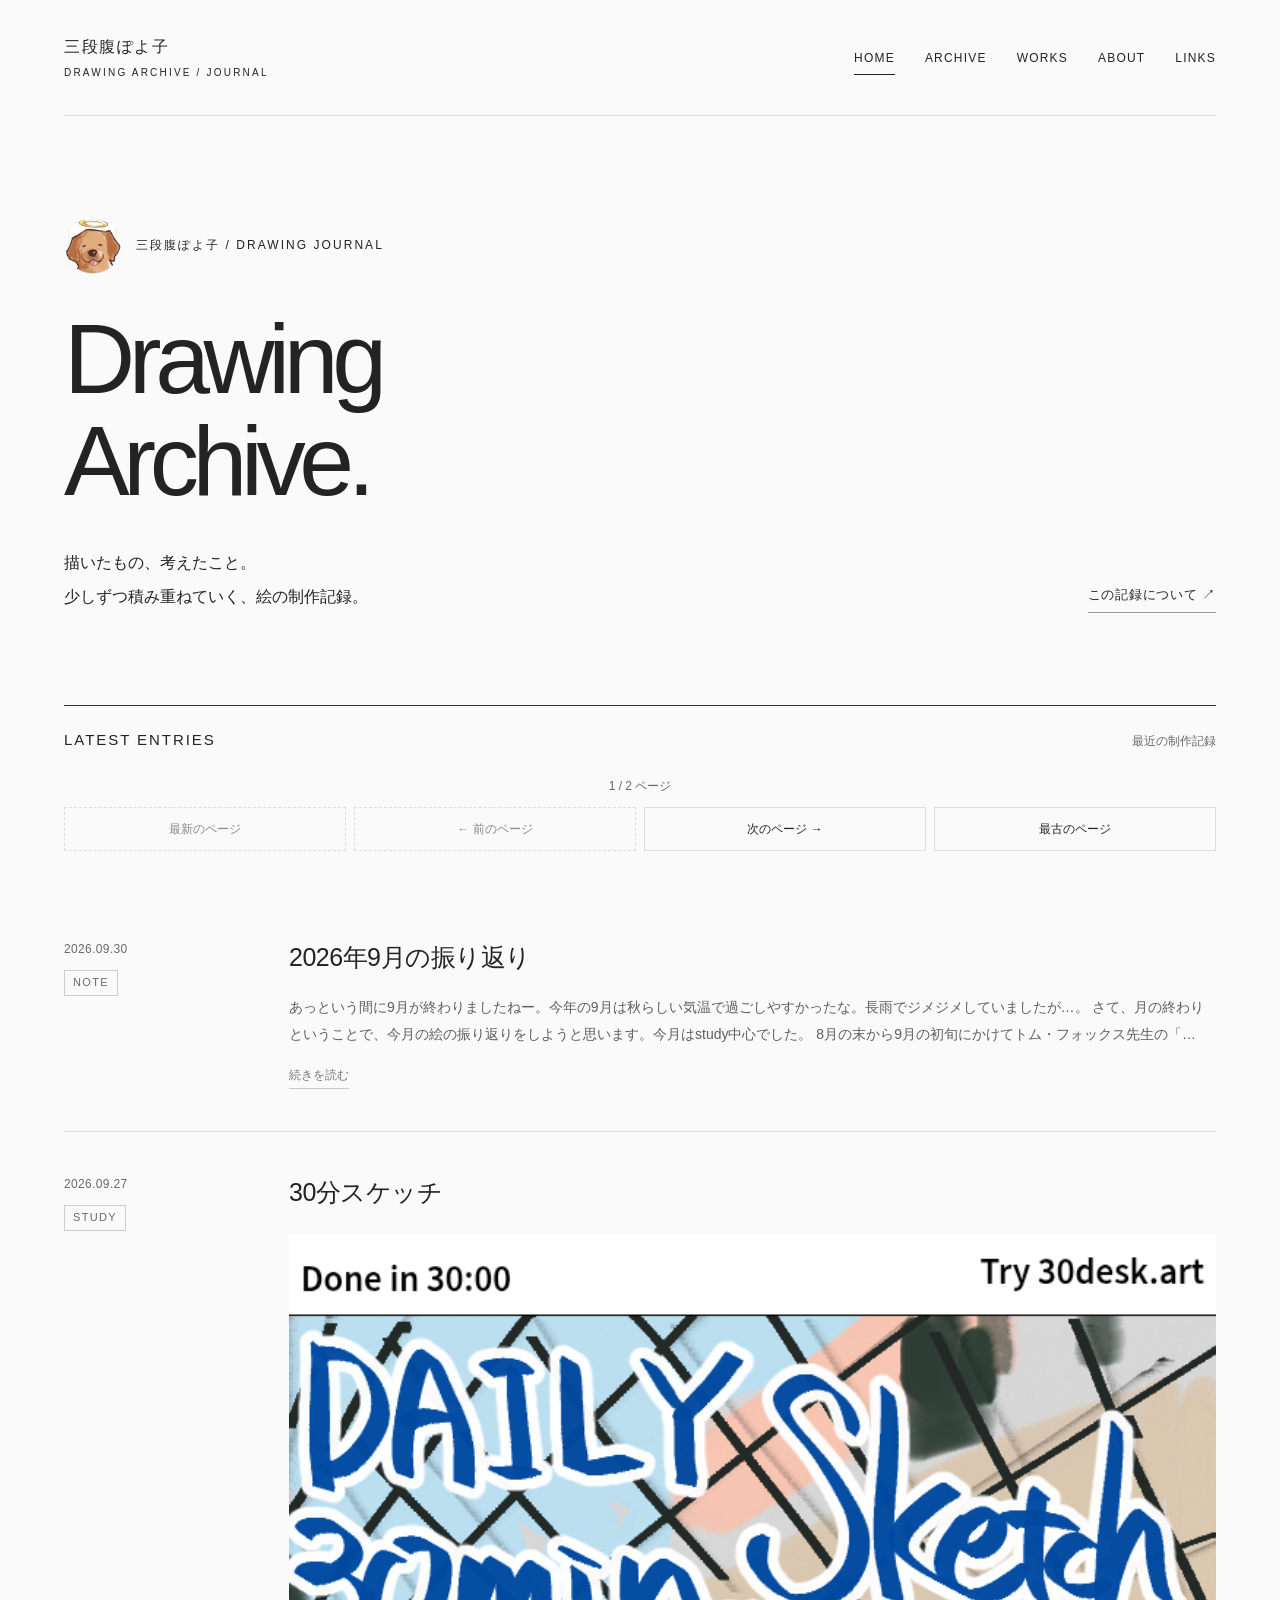
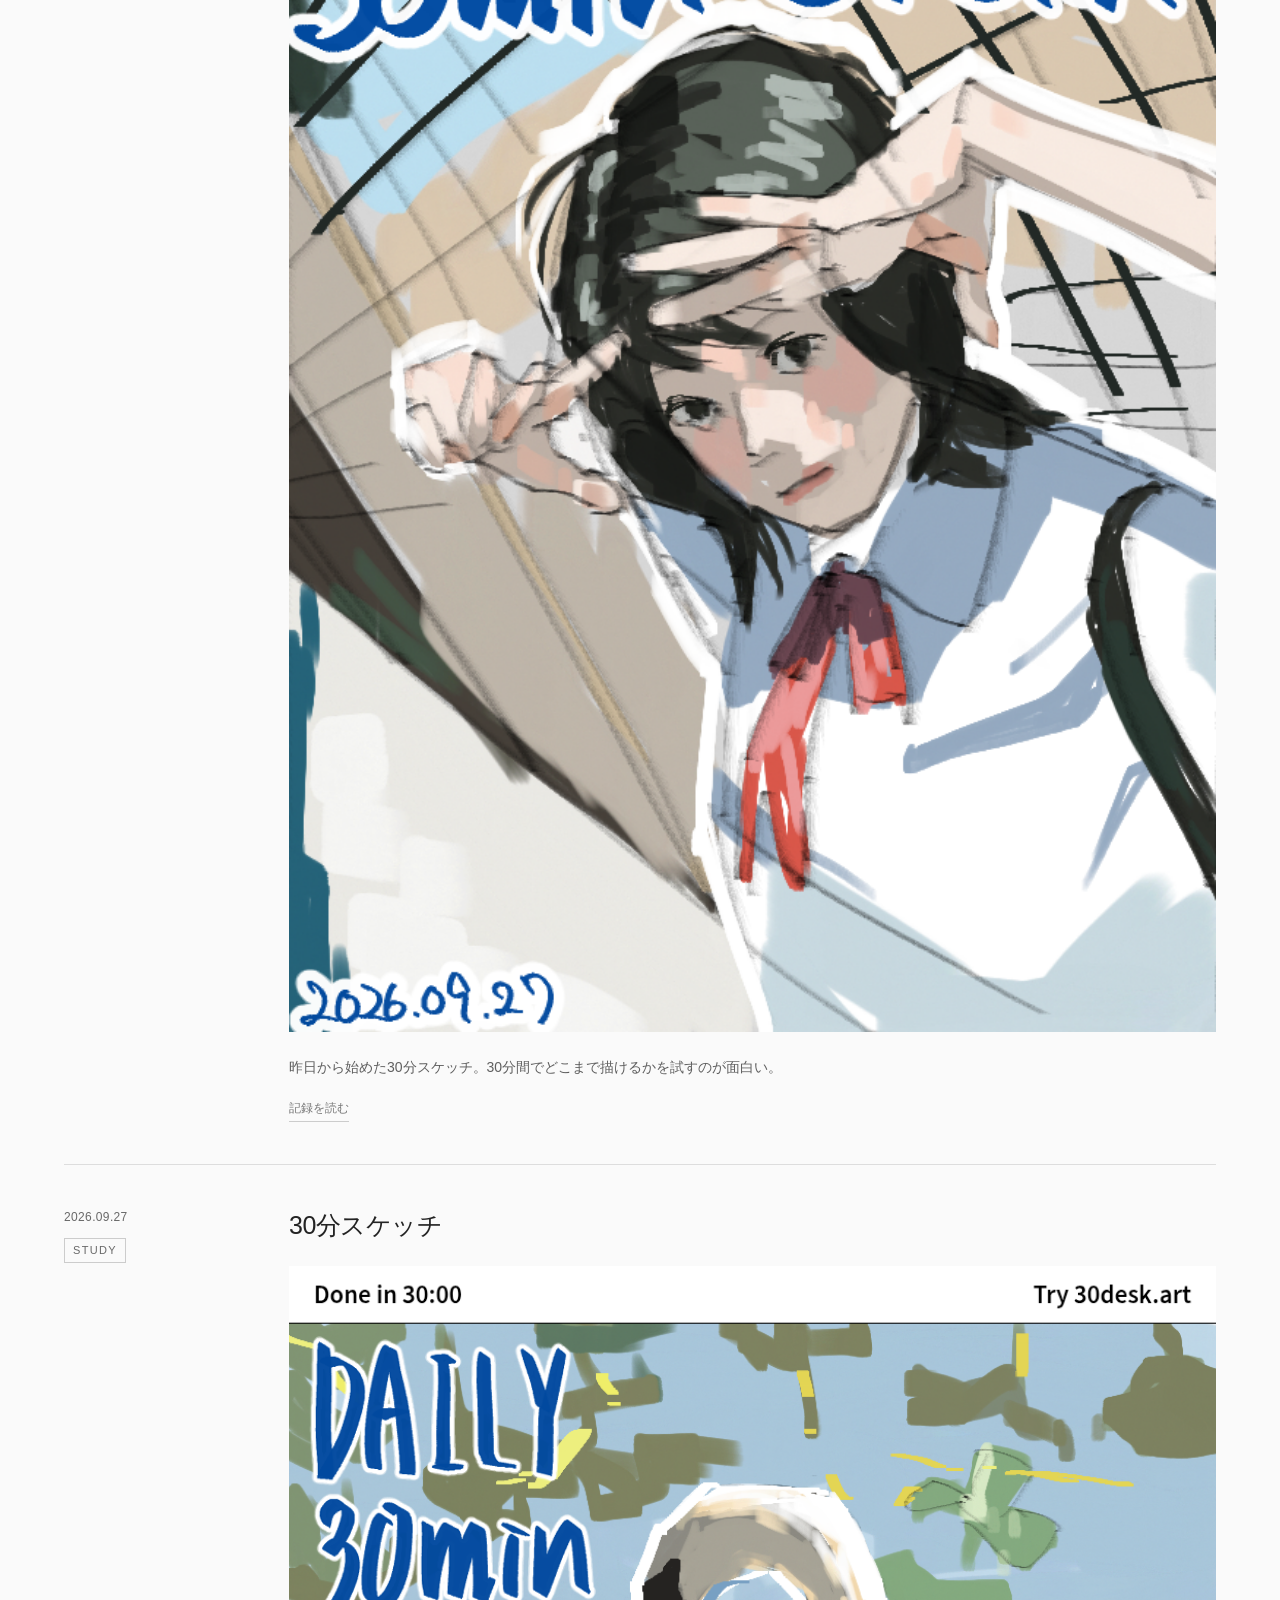
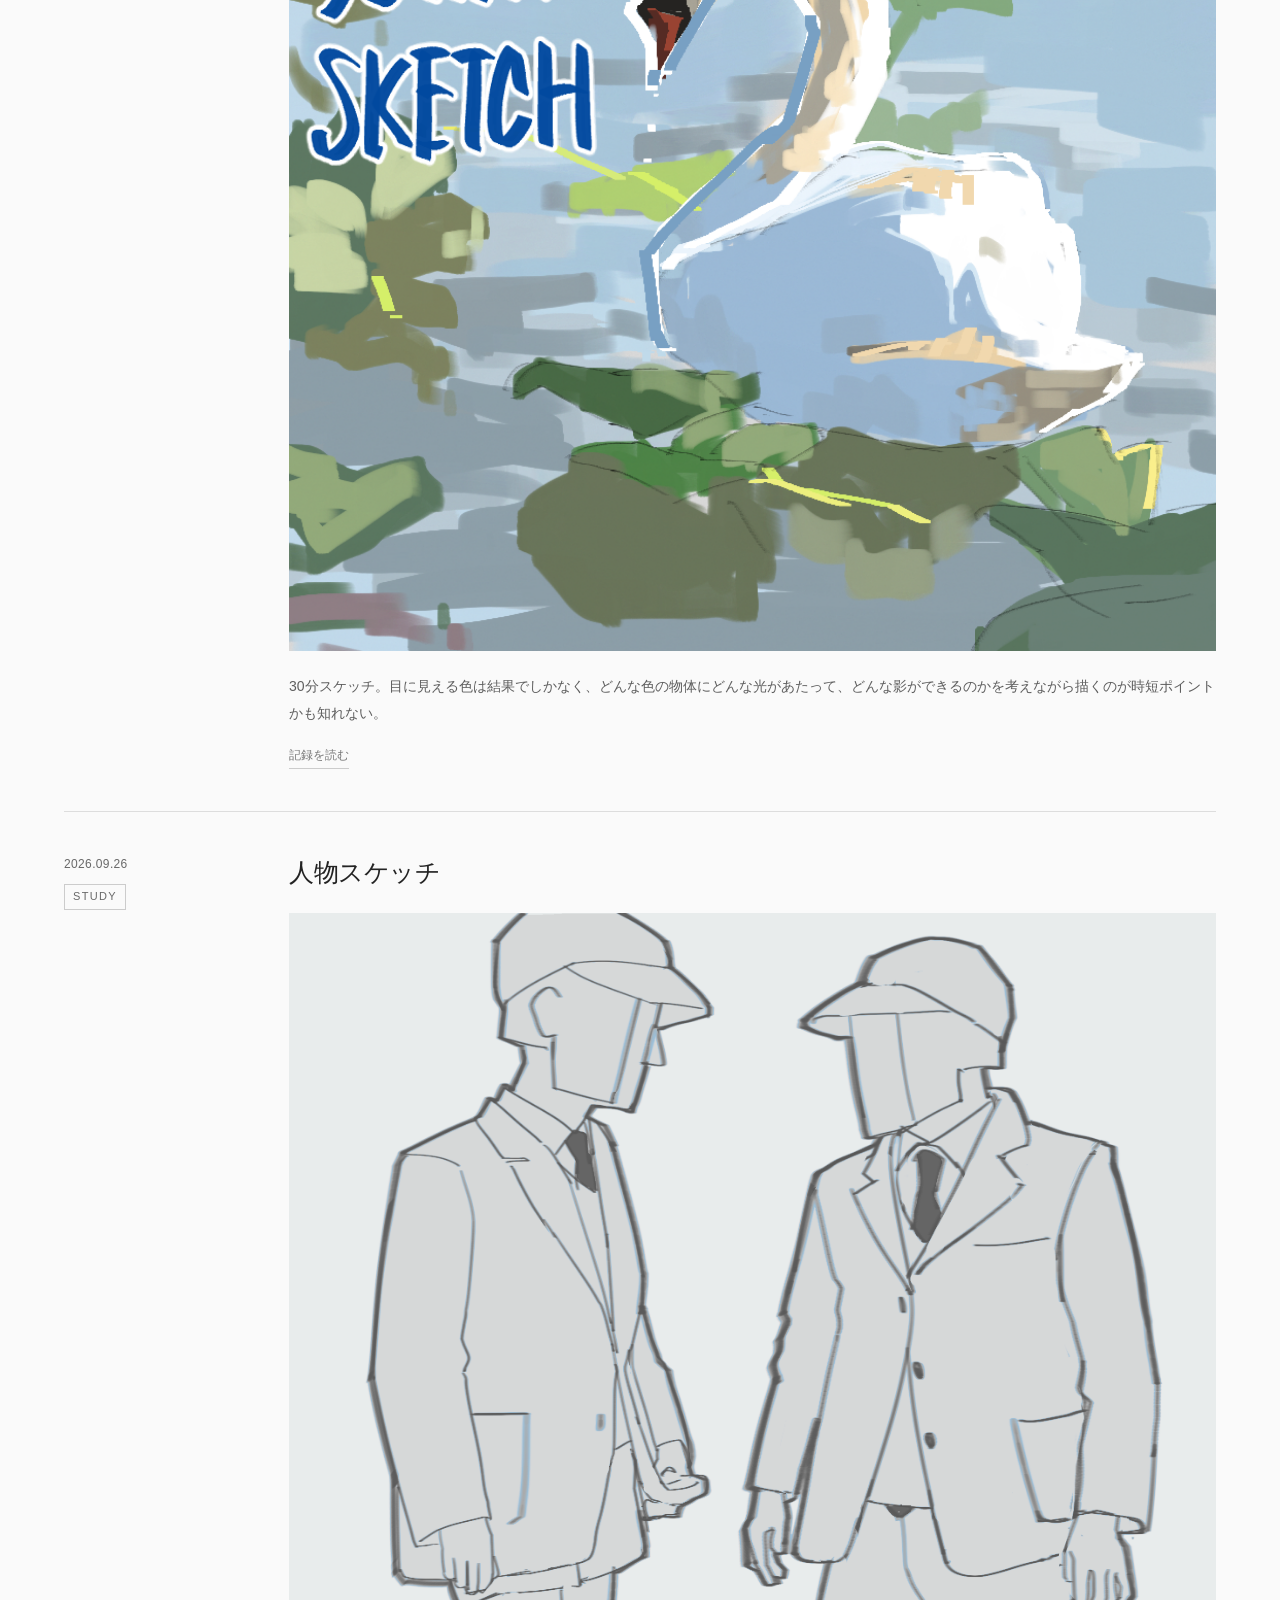
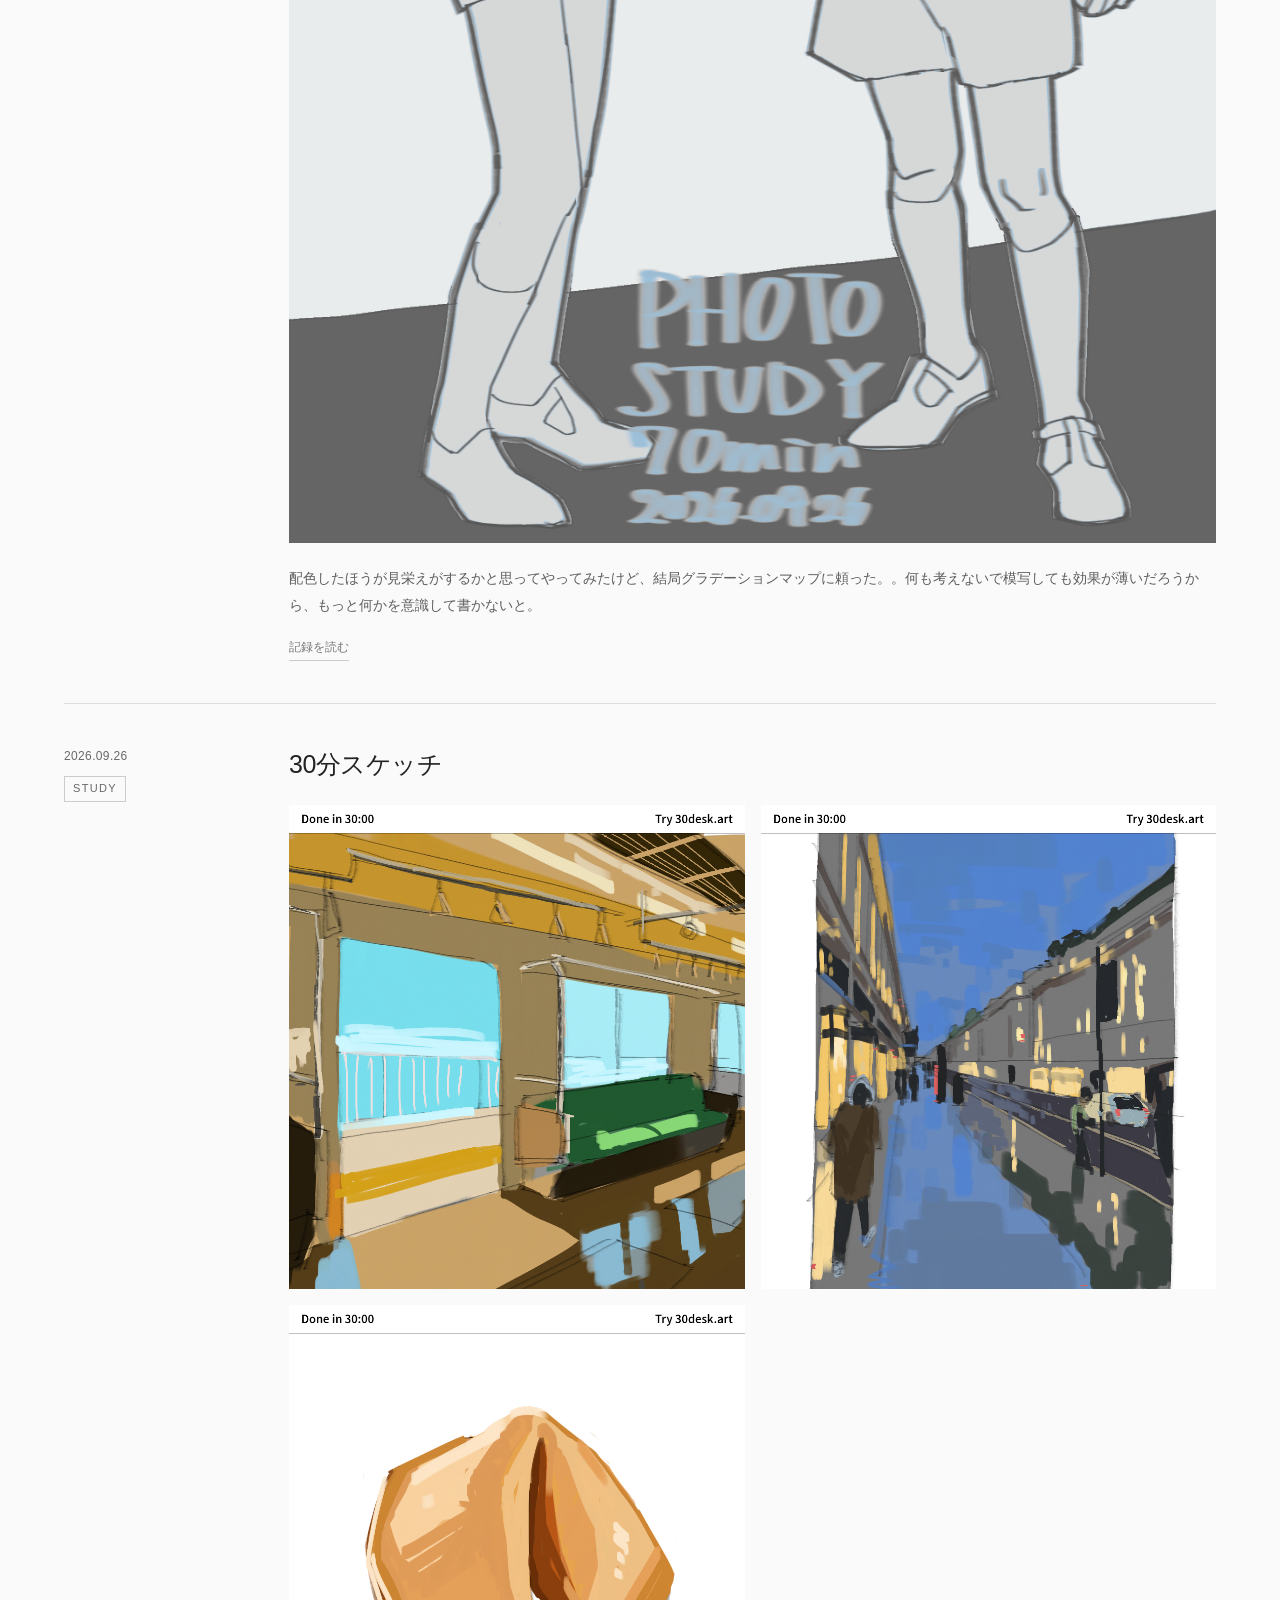
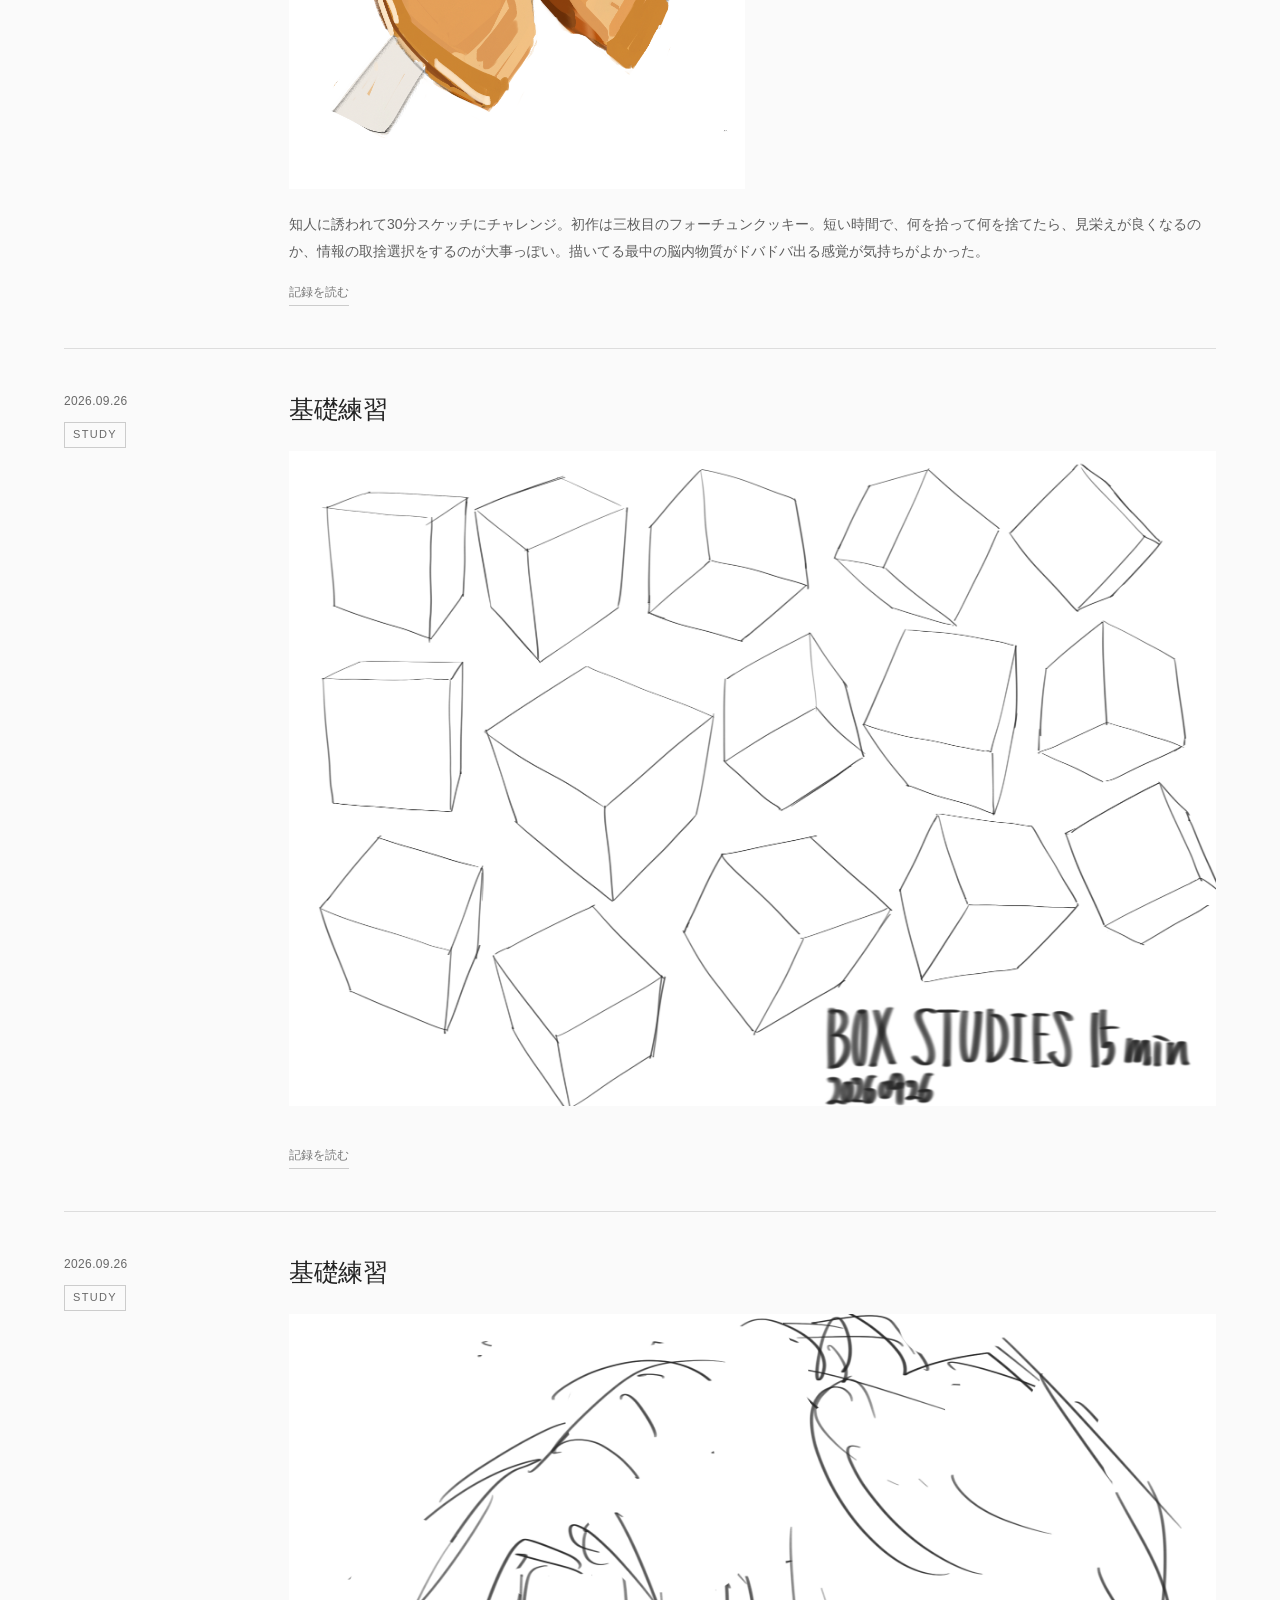
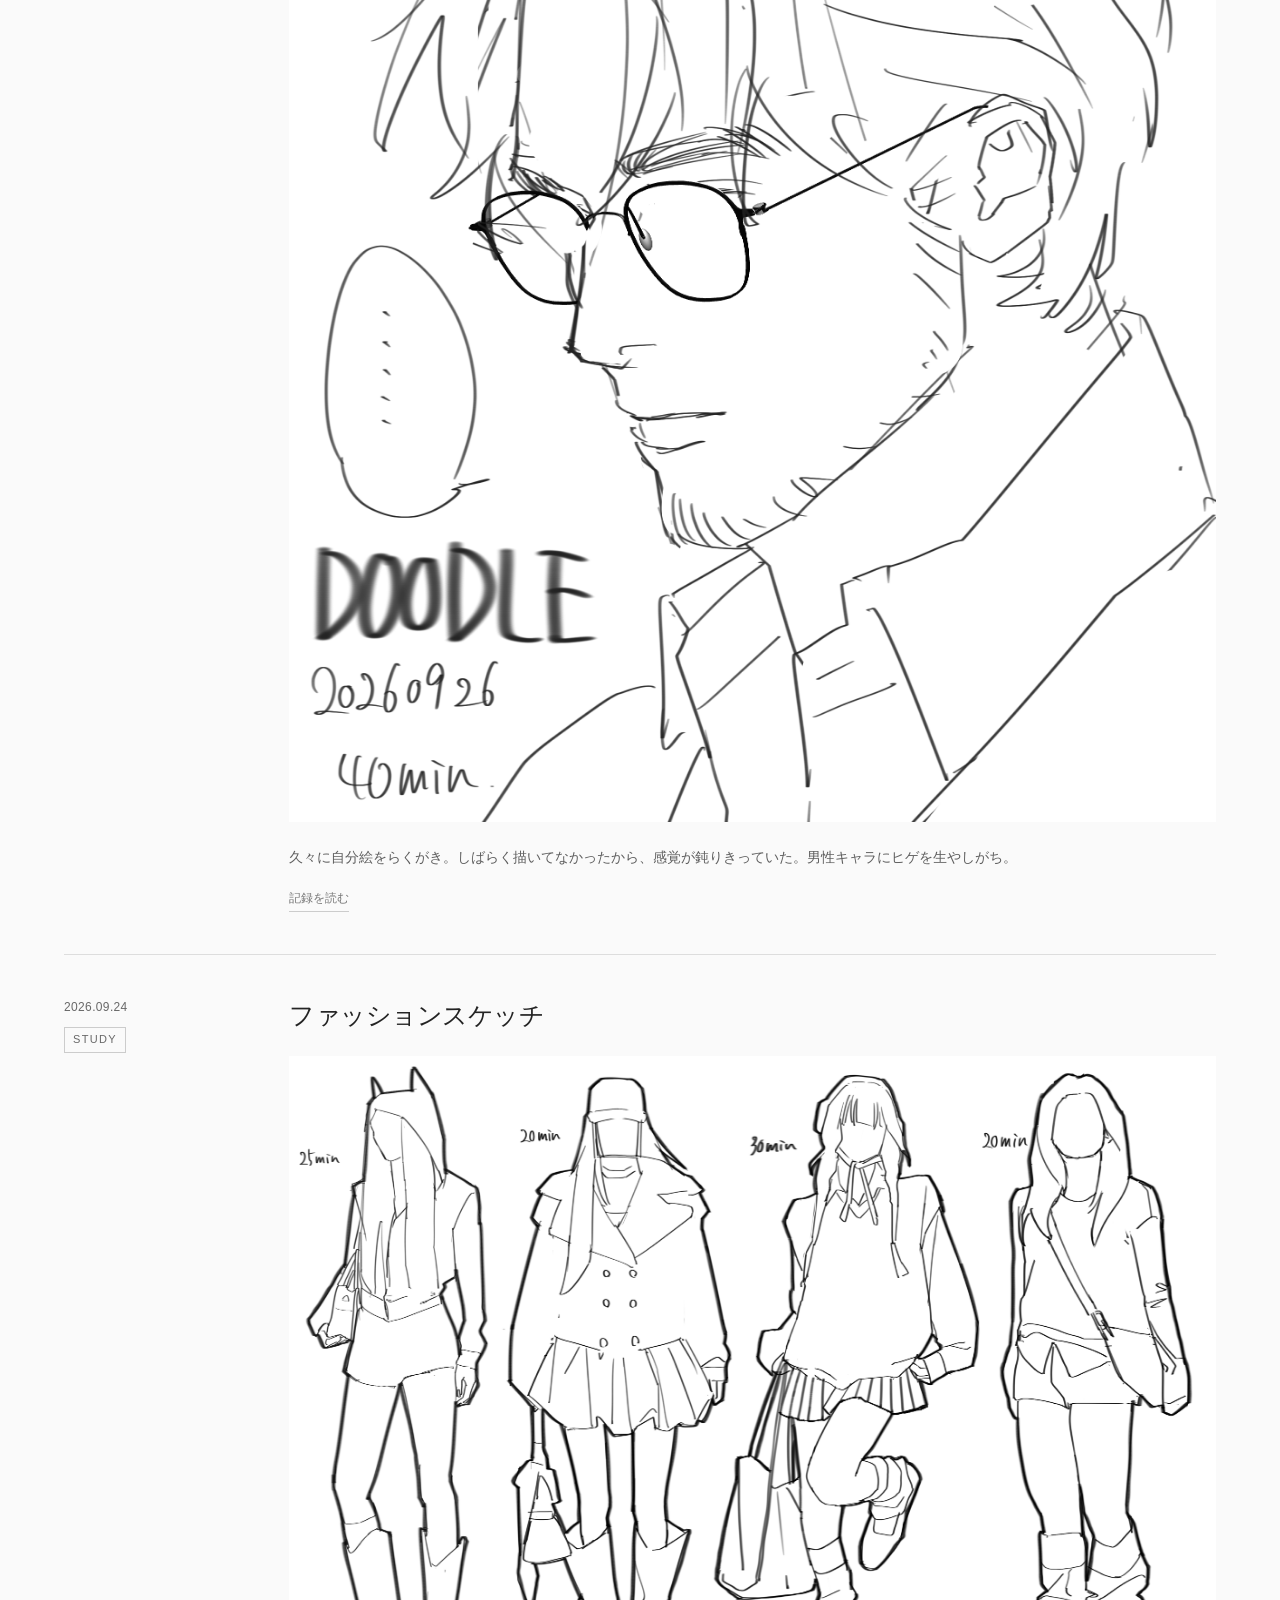
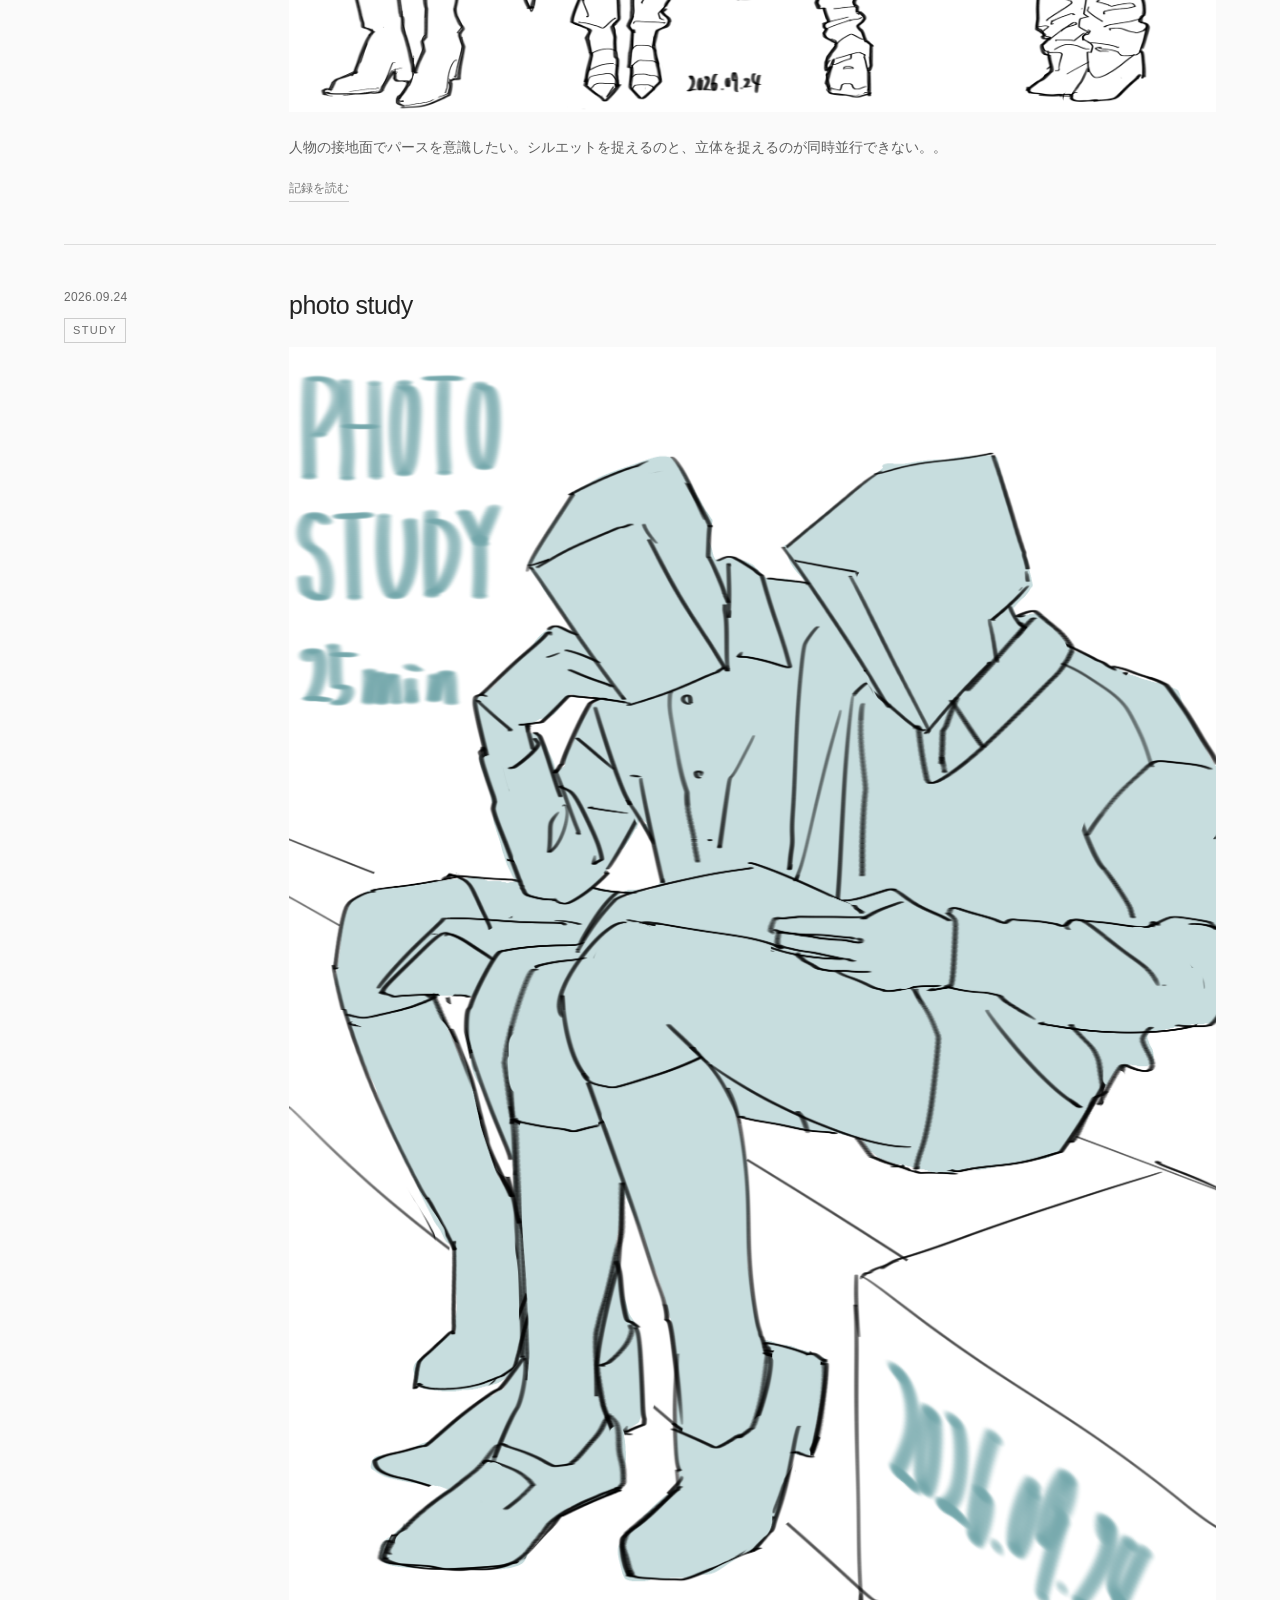
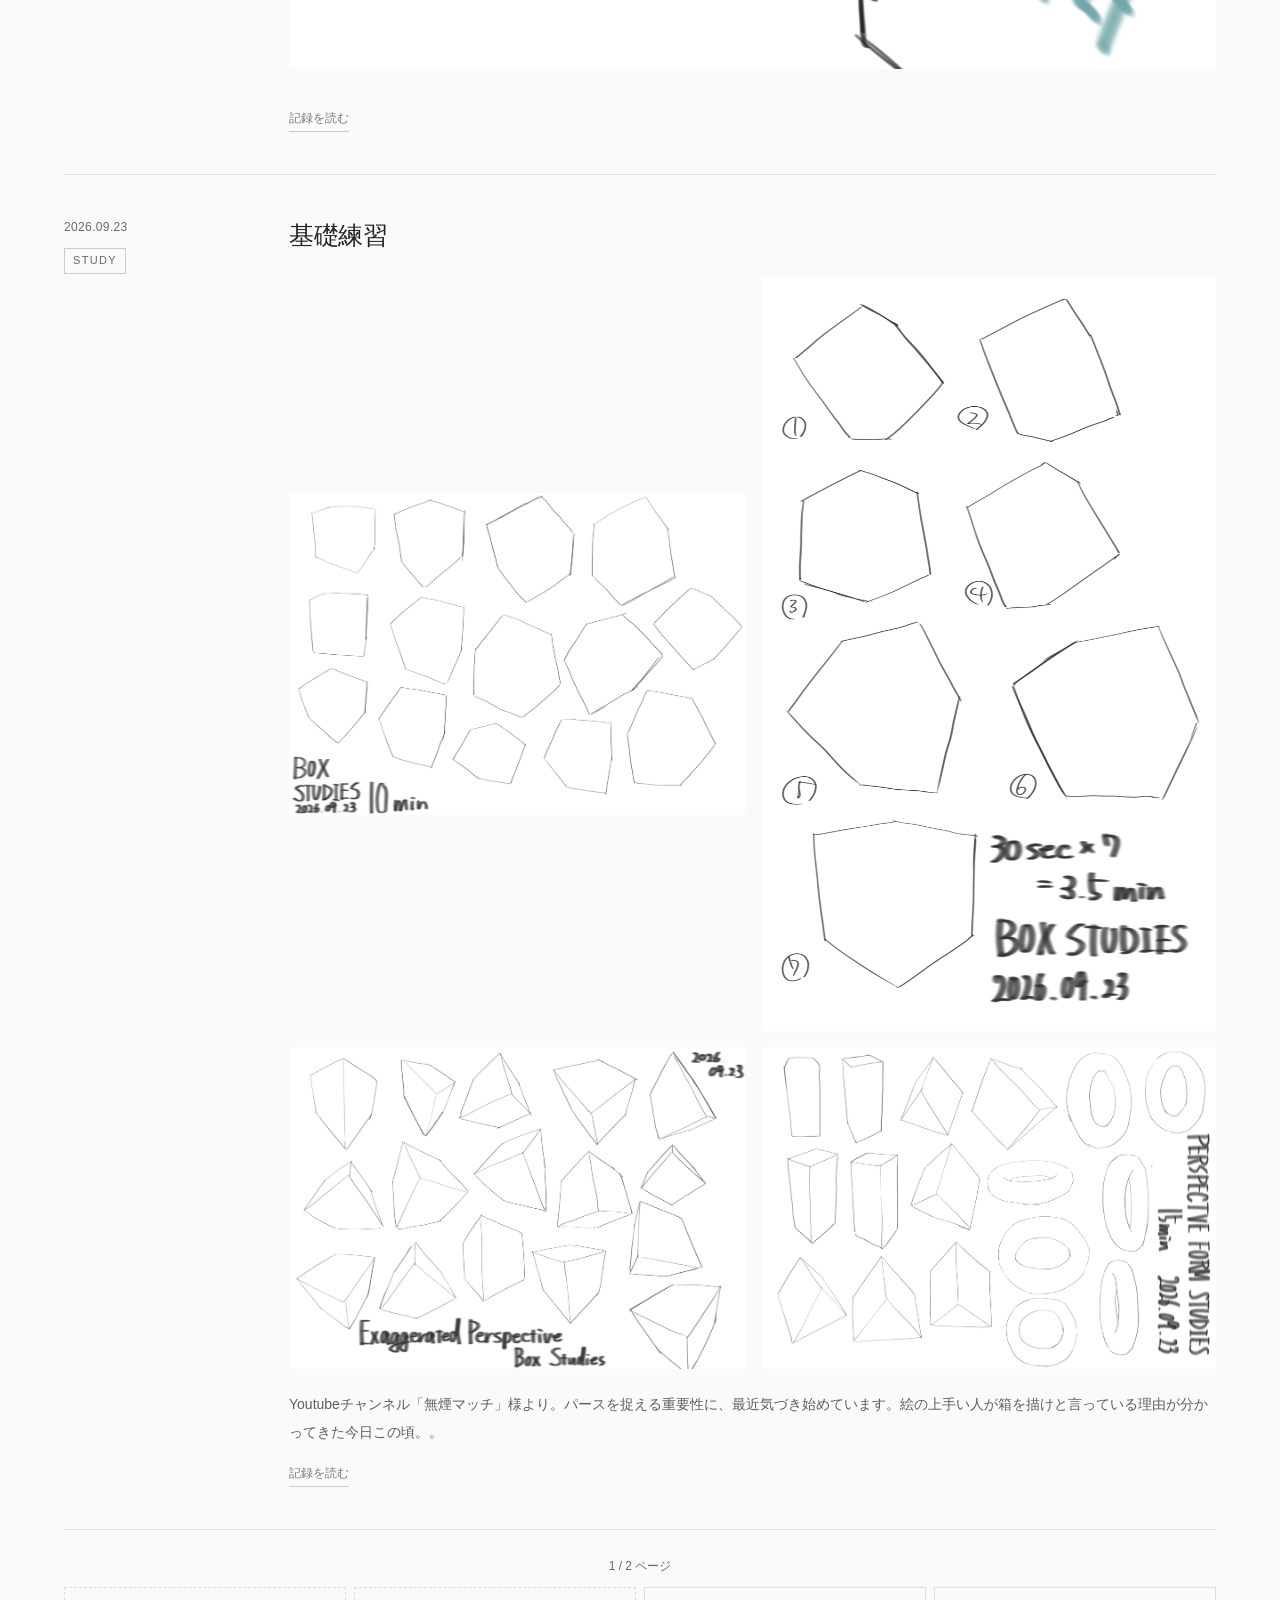
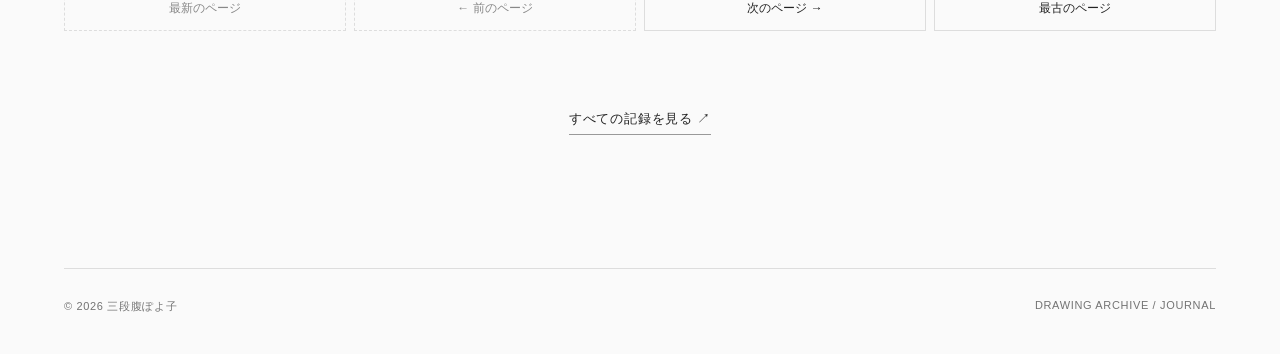
==== commit 447b0bd8: "Publish September 2026 reflection with ten inline images" ====
--- a/index.html
+++ b/index.html
@@ -1,10 +1,10 @@
 <!doctype html>
-<html lang="ja"><head><meta charset="utf-8"><meta name="viewport" content="width=device-width, initial-scale=1"><meta name="description" content="三段腹ぽよ子のイラスト制作記録。練習、作品、考えたこと、月ごとの振り返り。"><title>Drawing Archive | 三段腹ぽよ子</title><link rel="icon" type="image/svg+xml" href="data:image/svg+xml,%3Csvg xmlns='http://www.w3.org/2000/svg' viewBox='0 0 32 32'%3E%3Crect width='32' height='32' rx='5' fill='%23232323'/%3E%3Cpath d='M9 8h7a8 8 0 0 1 0 16H9z' fill='none' stroke='white' stroke-width='2'/%3E%3C/svg%3E"><link rel="stylesheet" href="assets/style.css"><script defer src="data/profile.js"></script><script defer src="data/posts.js"></script><script defer src="data/works.js"></script><script defer src="assets/app.js"></script>
+<html lang="ja"><head><meta charset="utf-8"><meta name="viewport" content="width=device-width, initial-scale=1"><meta name="description" content="三段腹ぽよ子のイラスト制作記録。練習、作品、考えたこと、月ごとの振り返り。"><title>Drawing Archive | 三段腹ぽよ子</title><link rel="icon" type="image/svg+xml" href="data:image/svg+xml,%3Csvg xmlns='http://www.w3.org/2000/svg' viewBox='0 0 32 32'%3E%3Crect width='32' height='32' rx='5' fill='%23232323'/%3E%3Cpath d='M9 8h7a8 8 0 0 1 0 16H9z' fill='none' stroke='white' stroke-width='2'/%3E%3C/svg%3E"><link rel="stylesheet" href="assets/style.css?v=20260930-share1"><script defer src="data/profile.js"></script><script defer src="data/posts.js?v=20261001-note"></script><script defer src="data/works.js"></script><script defer src="assets/app.js?v=20261001-note"></script>
 <meta property="og:type" content="website">
 <meta property="og:site_name" content="Drawing Archive | 三段腹ぽよ子">
 <meta property="og:title" content="Drawing Archive | 三段腹ぽよ子">
 <meta property="og:description" content="描いたもの、考えたこと。少しずつ積み重ねていく、絵の制作記録。">
-<meta property="og:image" content="https://sandanbara-poyoko.github.io/ogp.png">
+<meta property="og:image" content="https://sandanbara-poyoko.github.io/ogp-v2.png">
 <meta property="og:image:width" content="1200">
 <meta property="og:image:height" content="630">
 <meta property="og:image:type" content="image/png">
@@ -14,6 +14,6 @@
 <meta name="twitter:site" content="@poyo_sandanbara">
 <meta name="twitter:title" content="Drawing Archive | 三段腹ぽよ子">
 <meta name="twitter:description" content="描いたもの、考えたこと。少しずつ積み重ねていく、絵の制作記録。">
-<meta name="twitter:image" content="https://sandanbara-poyoko.github.io/ogp.png">
+<meta name="twitter:image" content="https://sandanbara-poyoko.github.io/ogp-v2.png">
 <meta name="twitter:image:alt" content="犬のアイコンとDrawing Archiveの文字を配した、三段腹ぽよ子の制作記録サイト">
 </head><body data-page="home"><div id="app"></div><noscript><p class="noscript">このサイトの表示にはJavaScriptを有効にしてください。</p></noscript></body></html>
--- a/assets/style.css
+++ b/assets/style.css
@@ -13,3 +13,10 @@
 a.page-link:hover{background:#eee;color:var(--ink)}
 .page-link[aria-disabled=true]{color:#888;border-style:dashed;background:transparent}
 @media(max-width:600px){.page-links{grid-template-columns:repeat(2,minmax(0,1fr))}.page-link{font-size:12px}}
+
+/* 告知用のブラウザにだけ表示 */
+.post-share{display:flex;align-items:center;gap:20px;margin-top:28px}
+.share-button,.share-hide{display:inline-flex;align-items:center;min-height:44px;font-size:12px;color:var(--muted)}
+.share-button{letter-spacing:.06em}
+.share-hide{font-size:11px}
+.share-button:hover,.share-hide:hover{color:var(--ink);text-decoration:underline;text-underline-offset:4px}
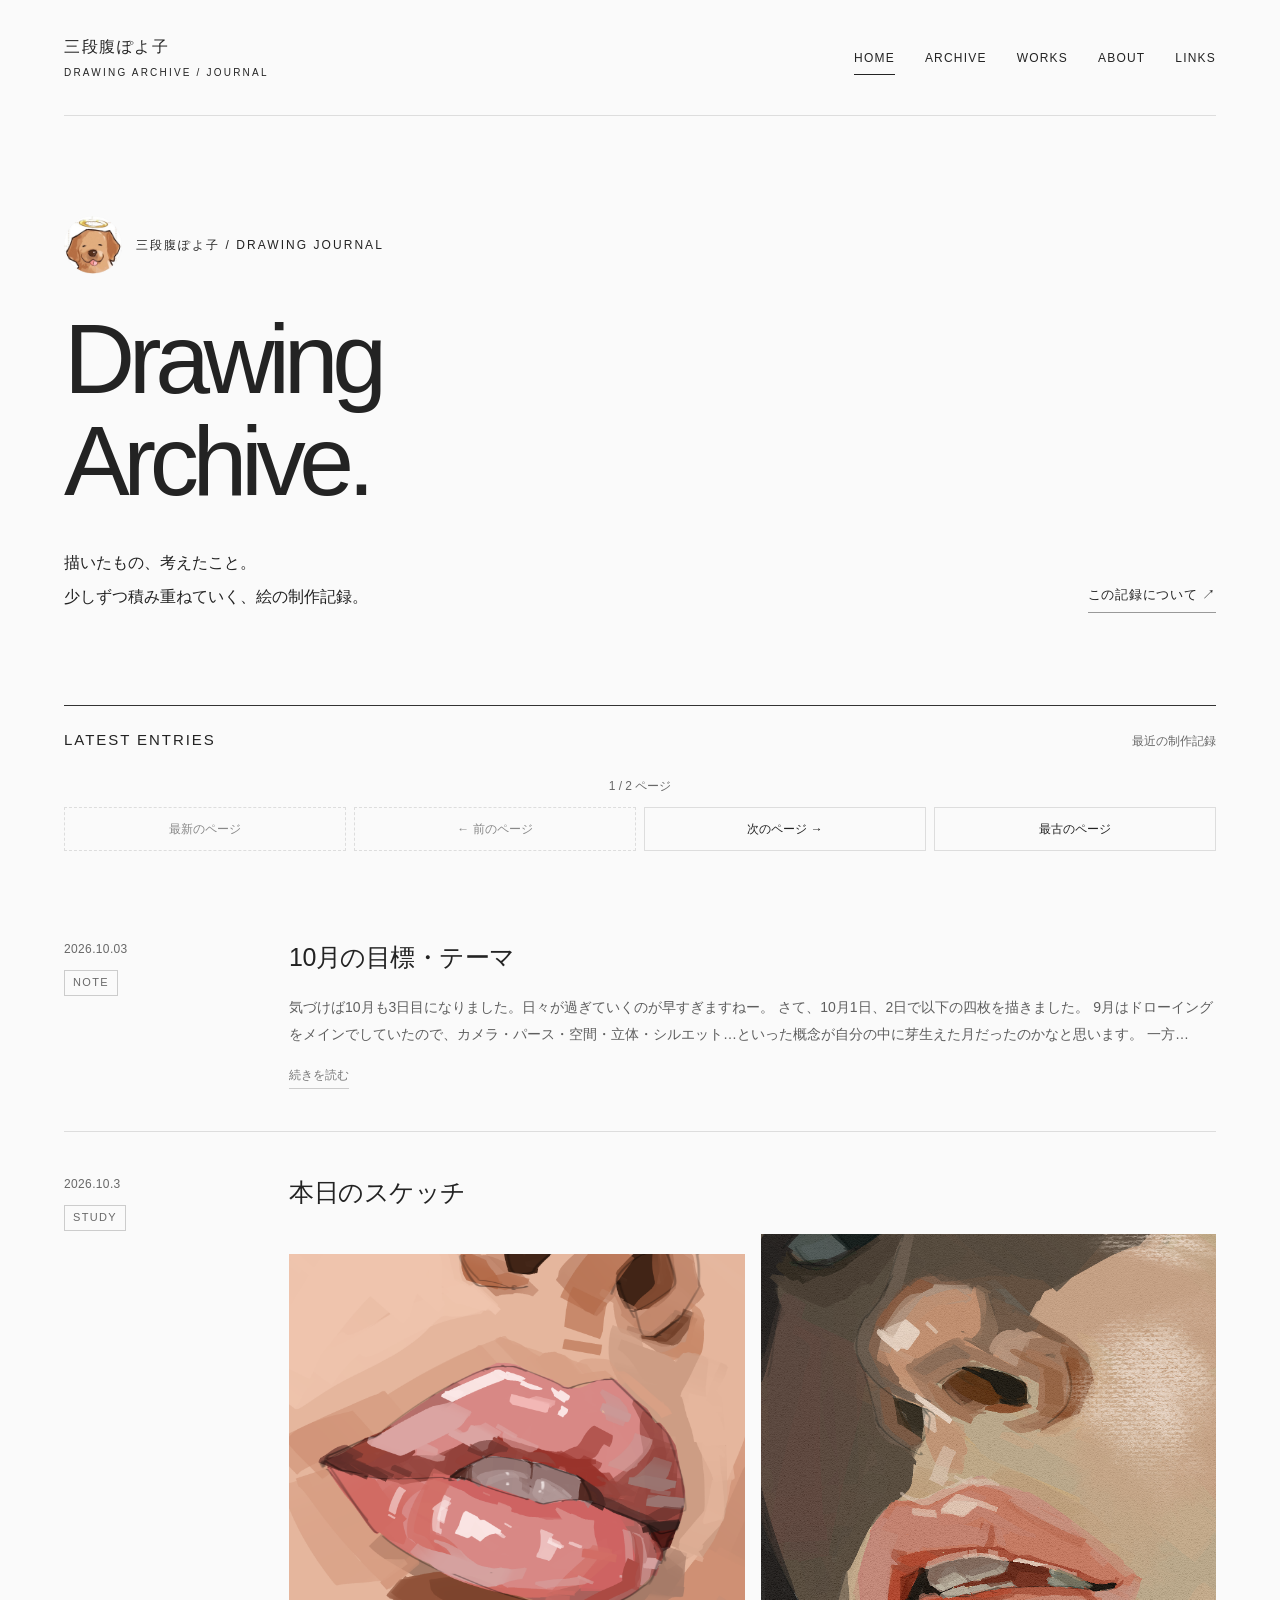
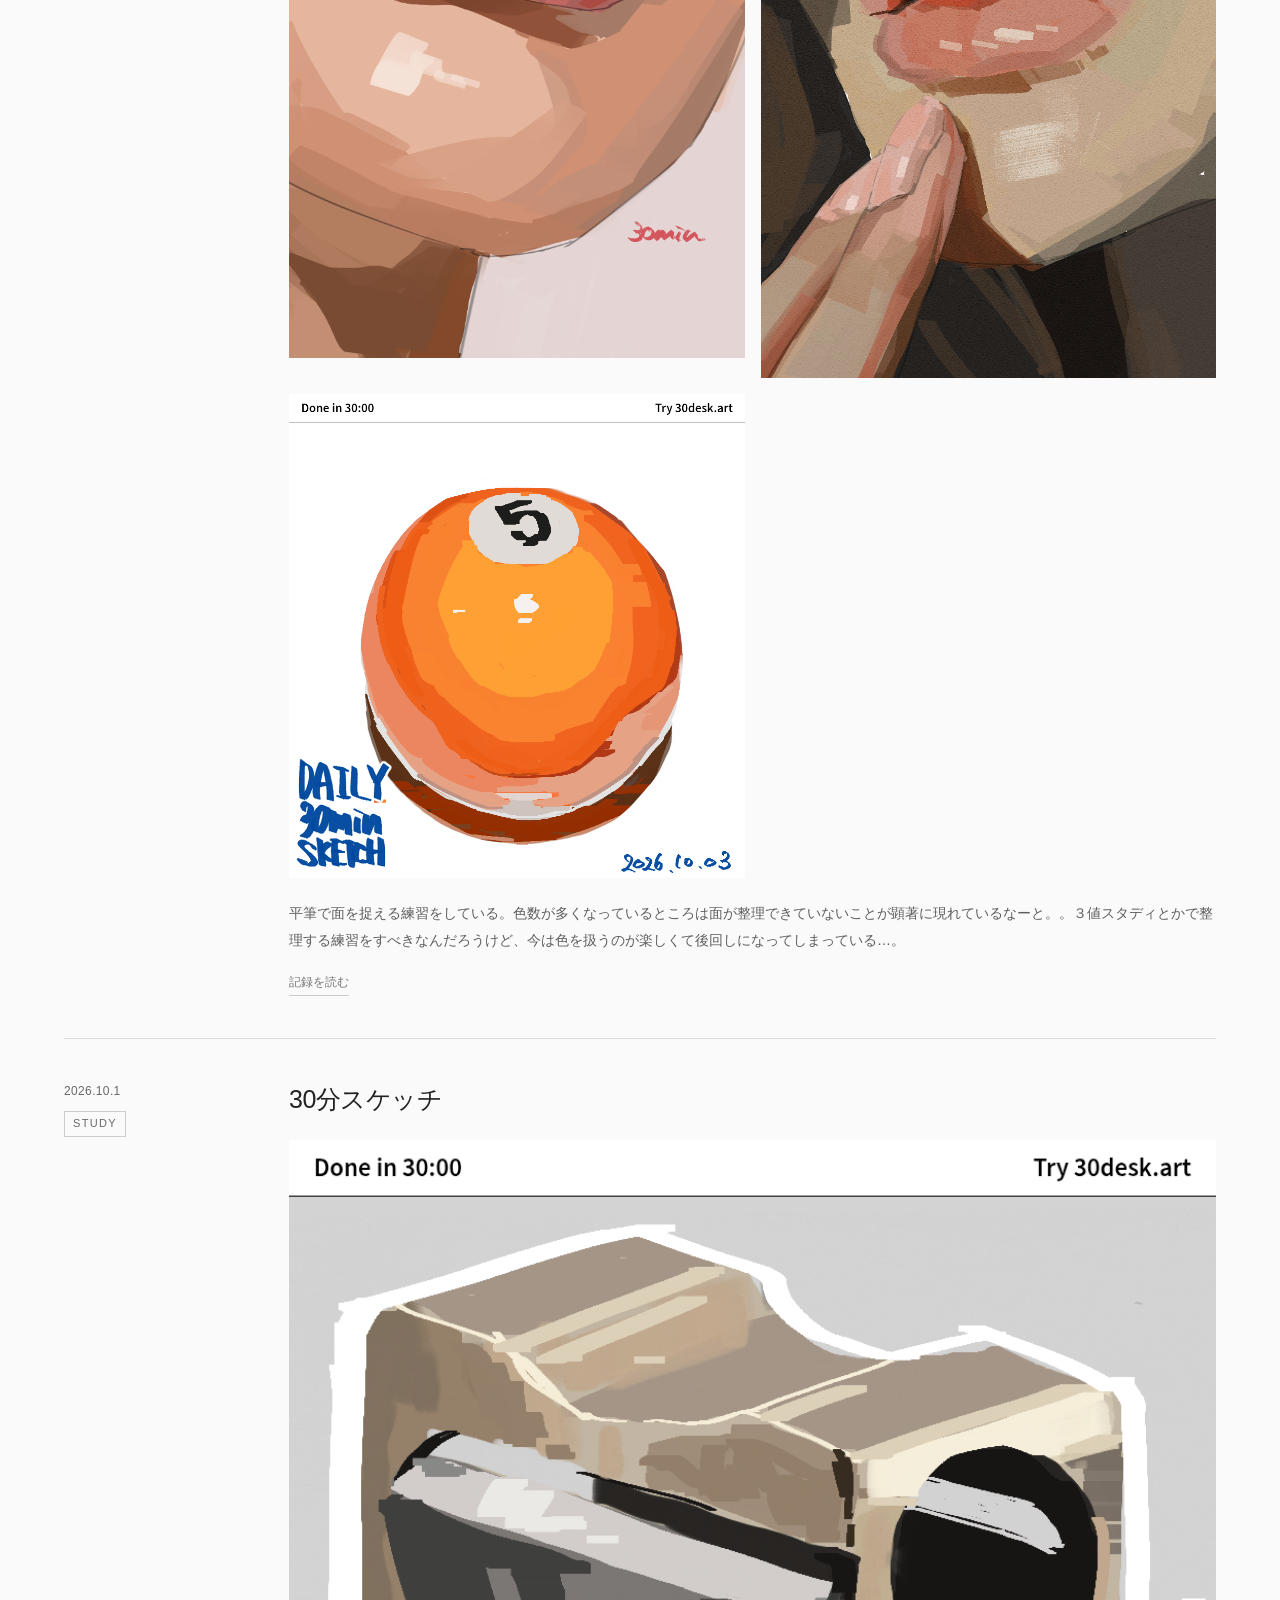
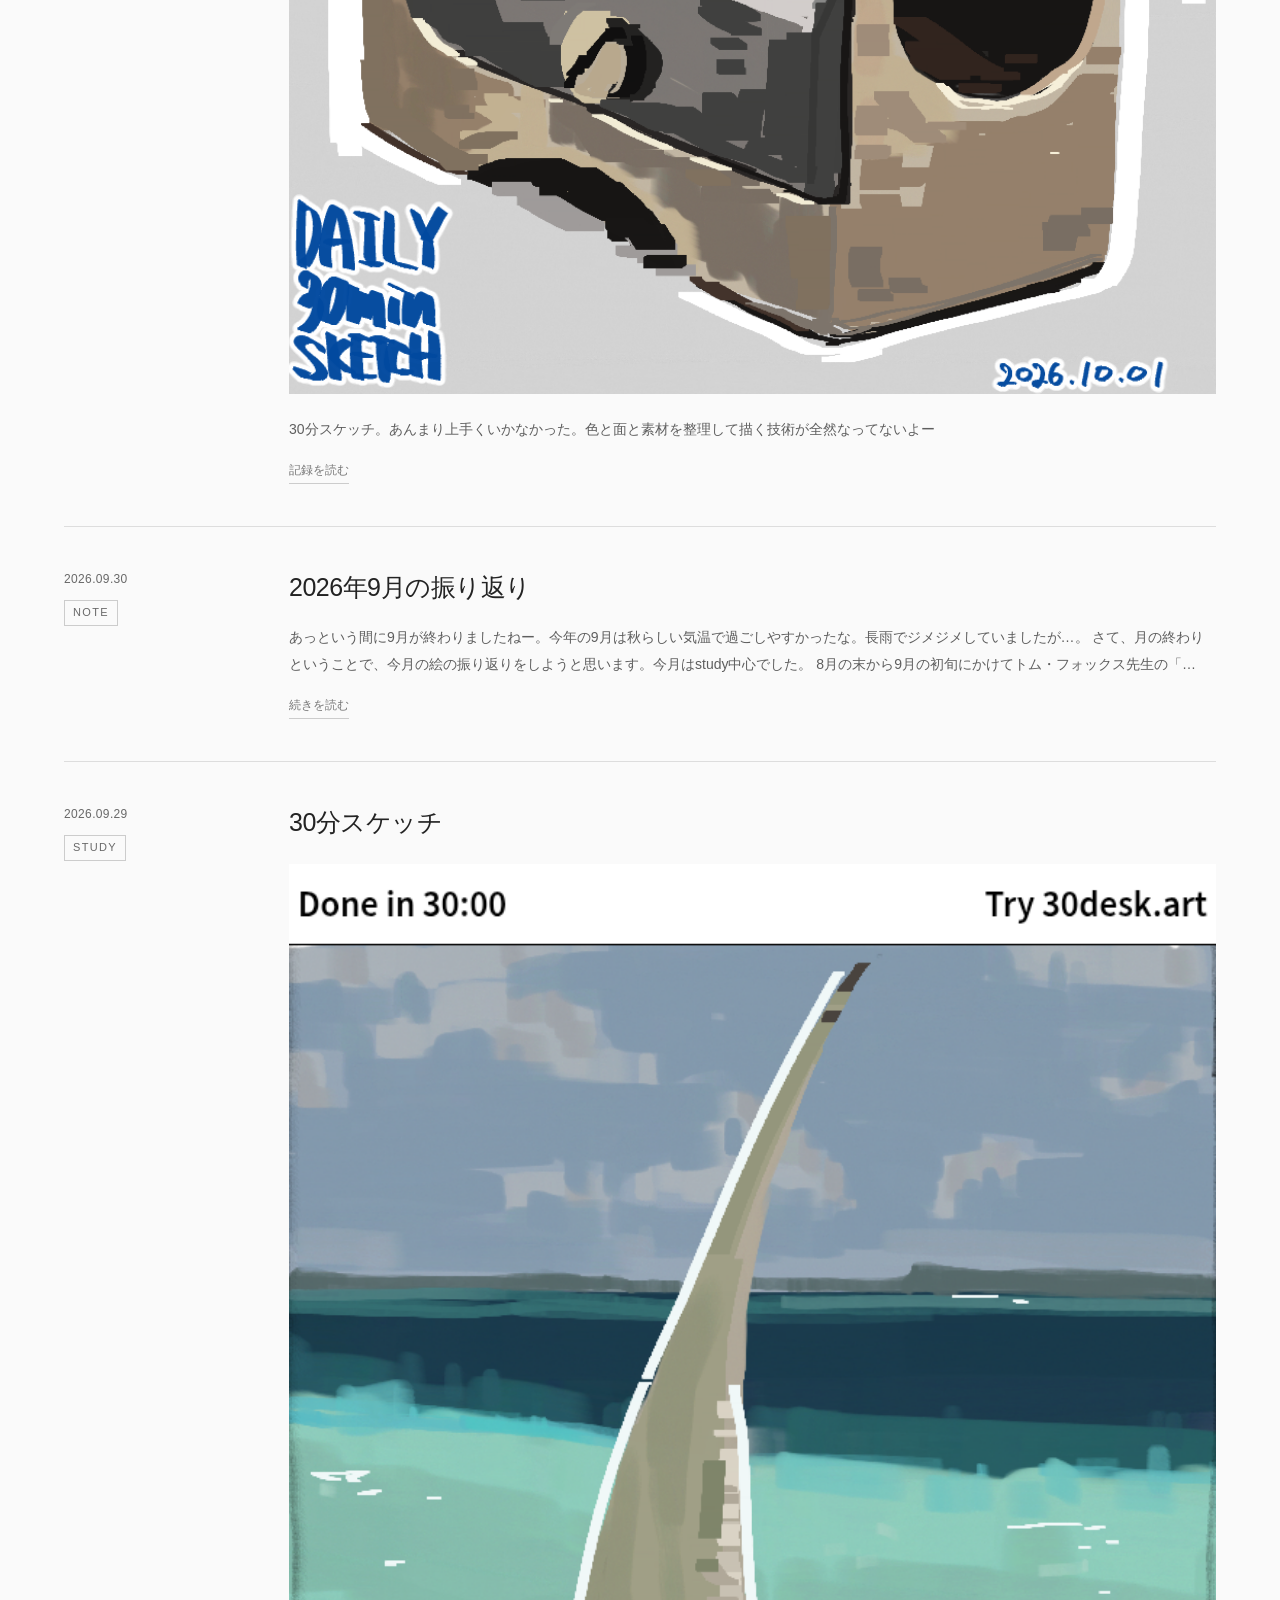
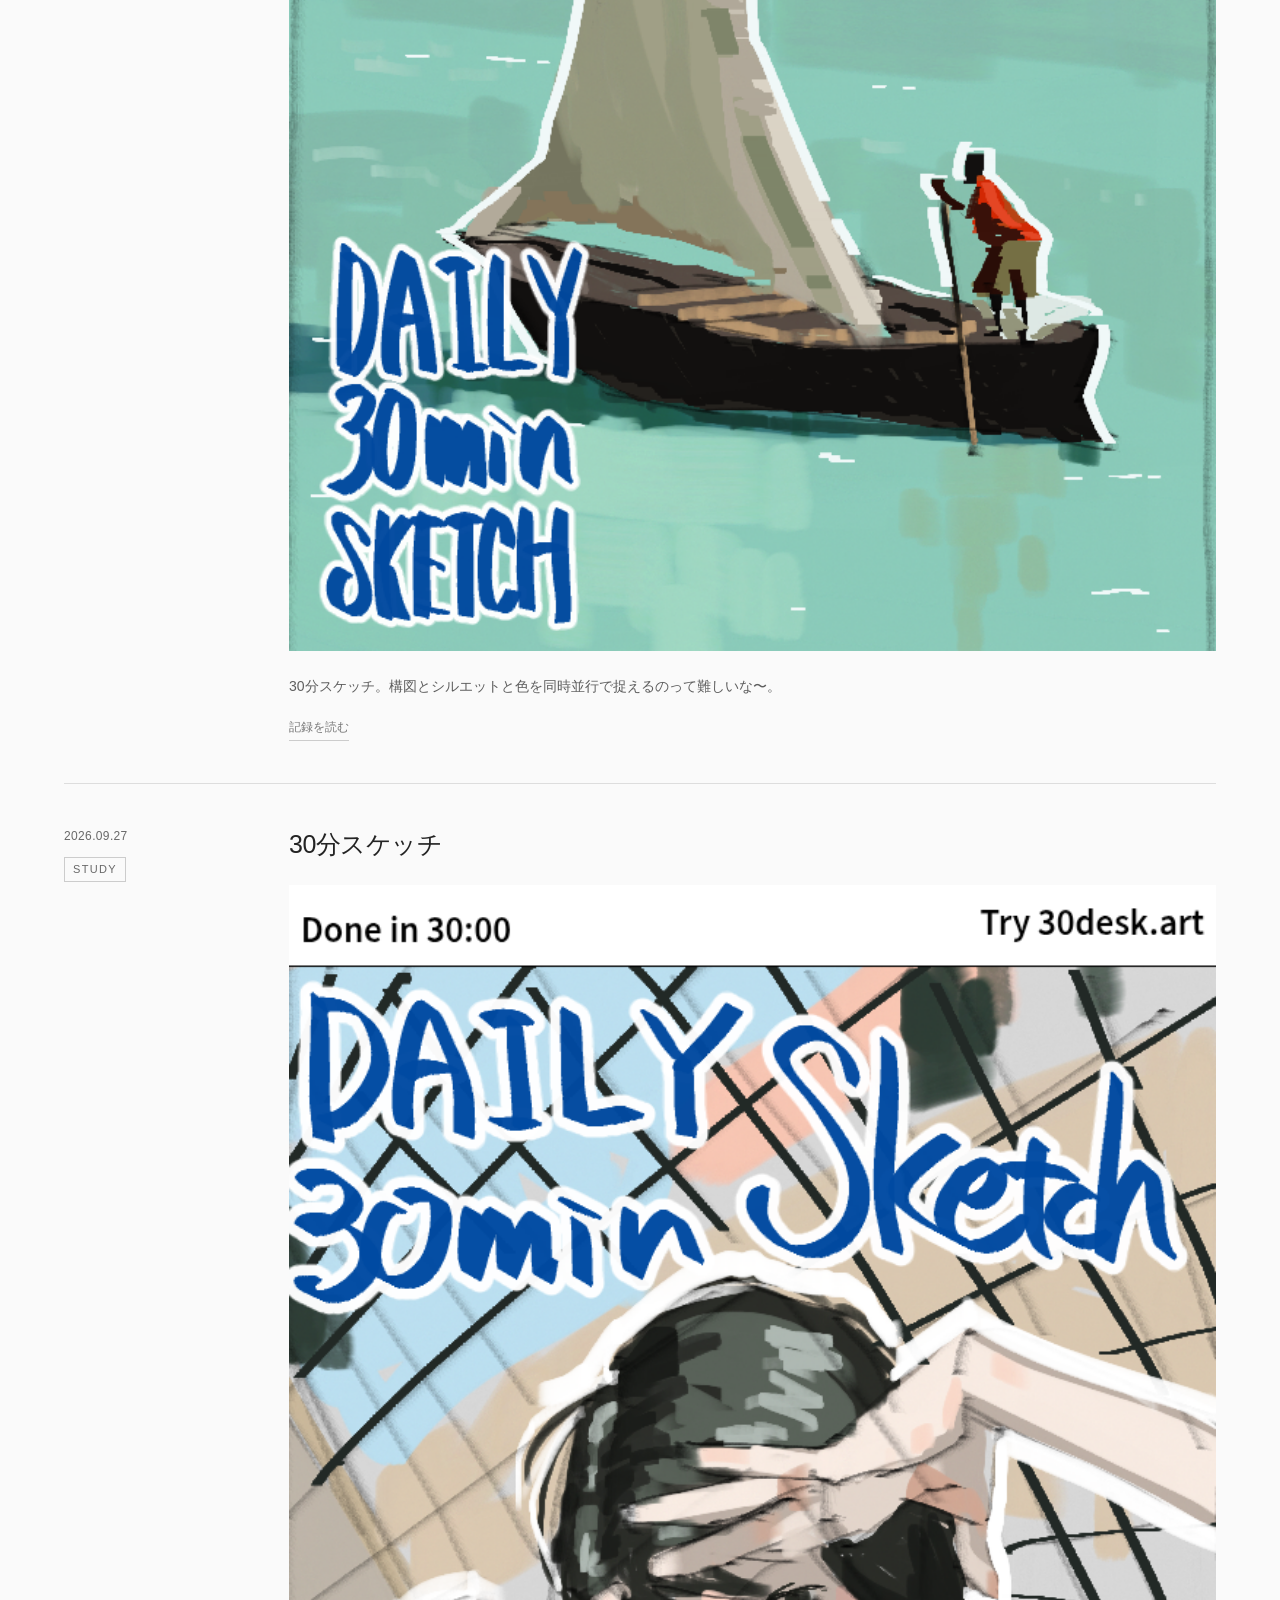
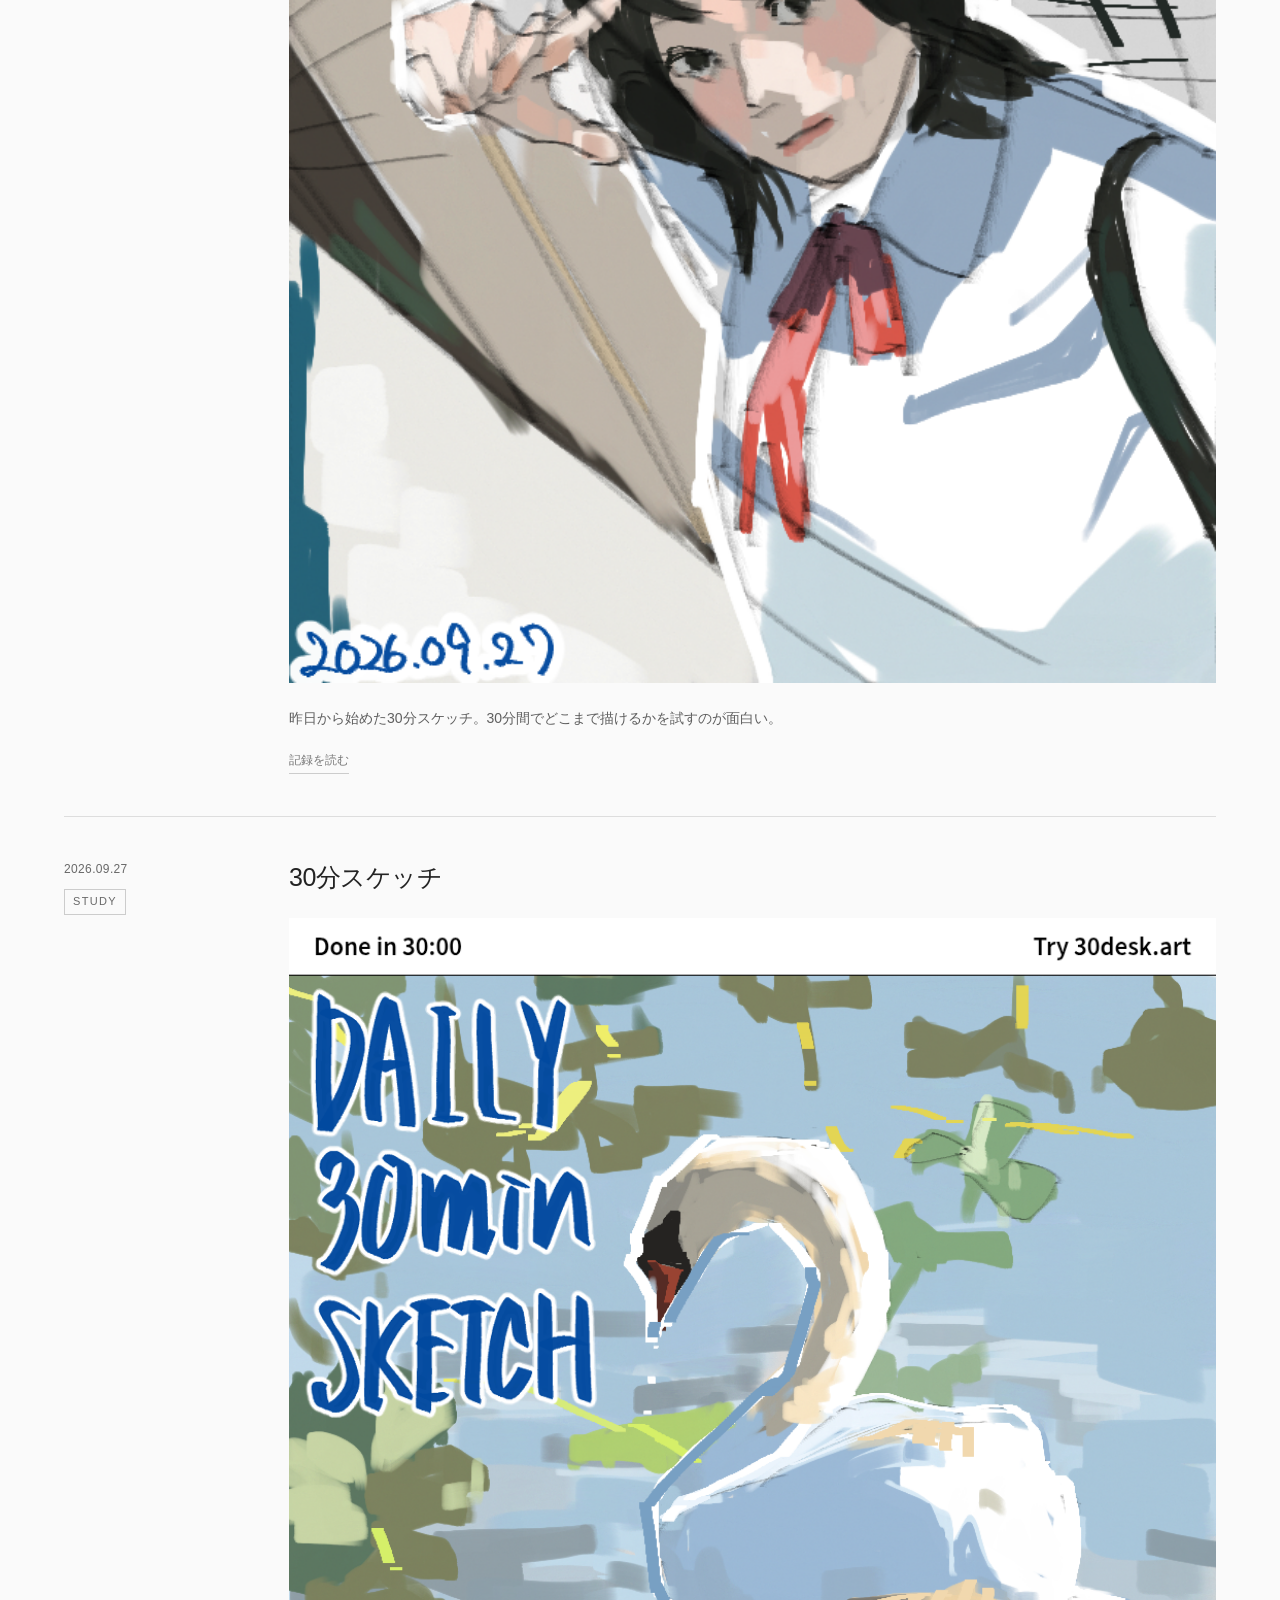
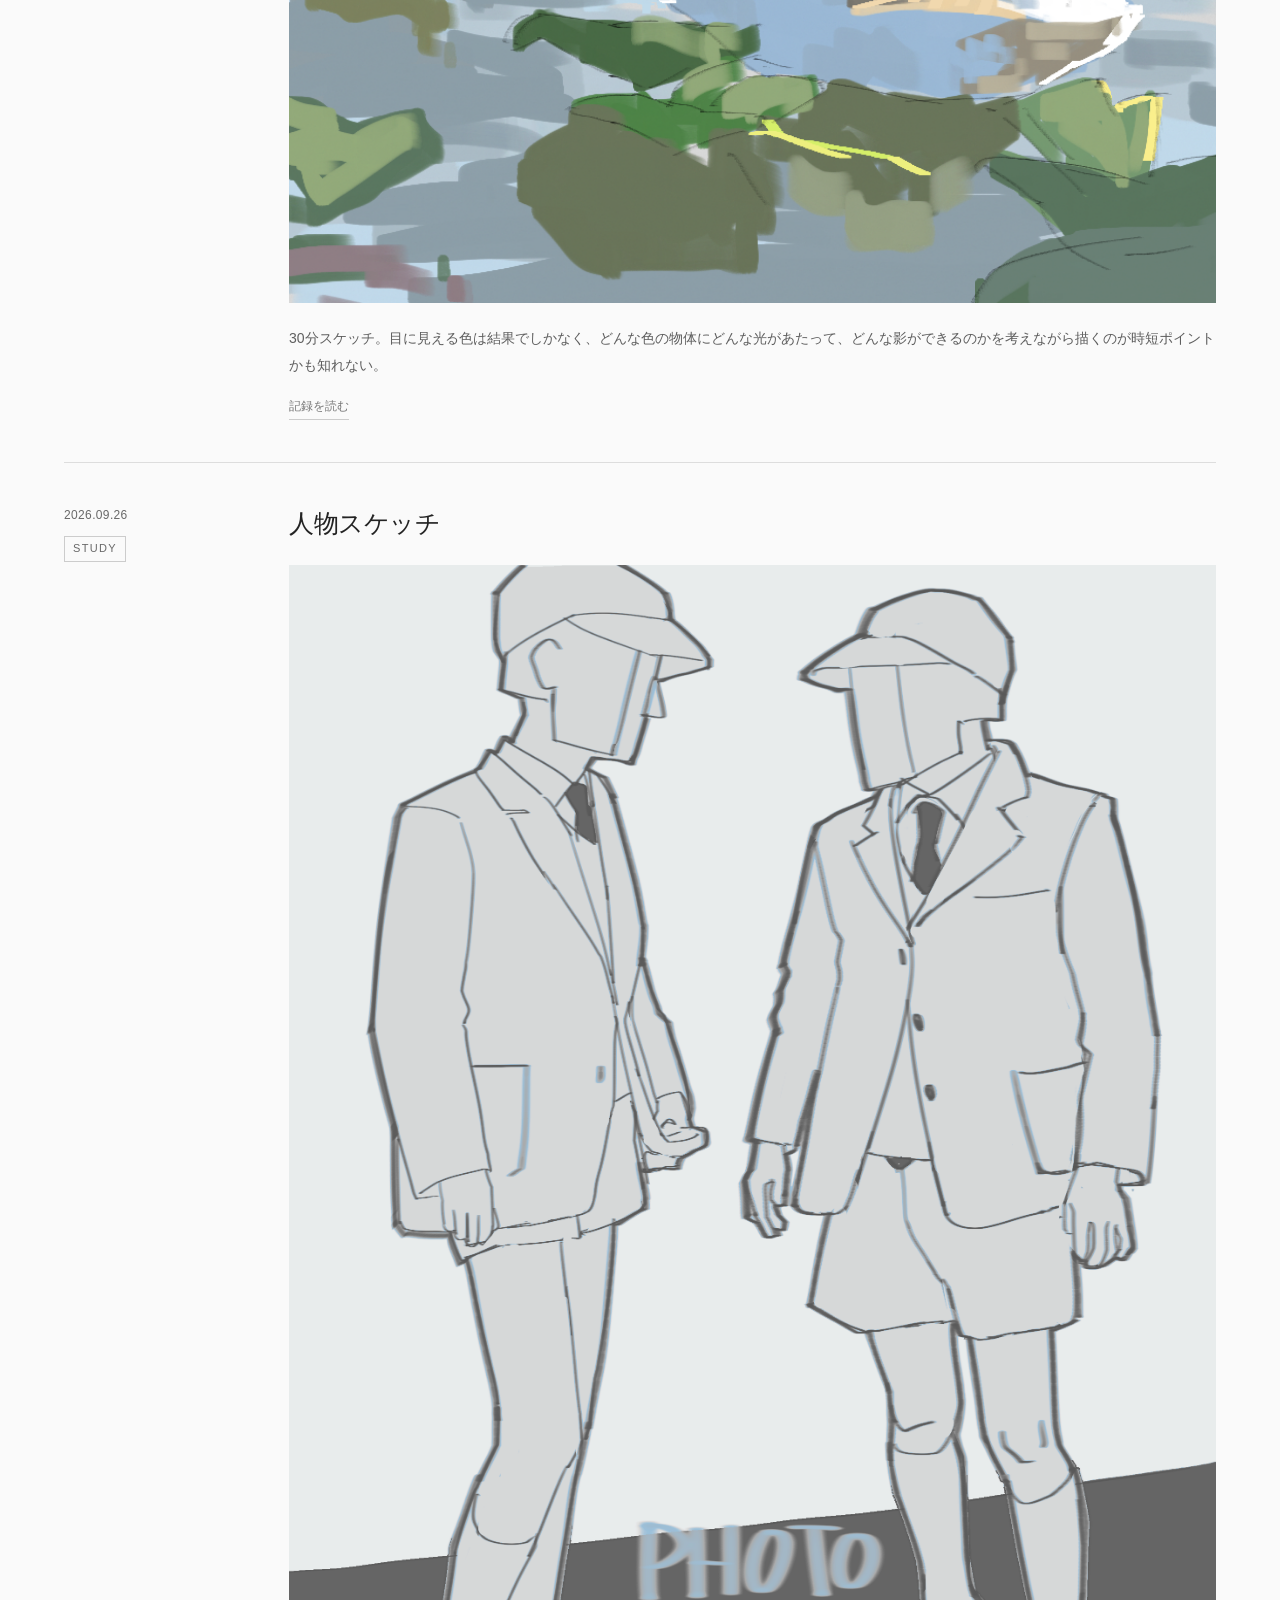
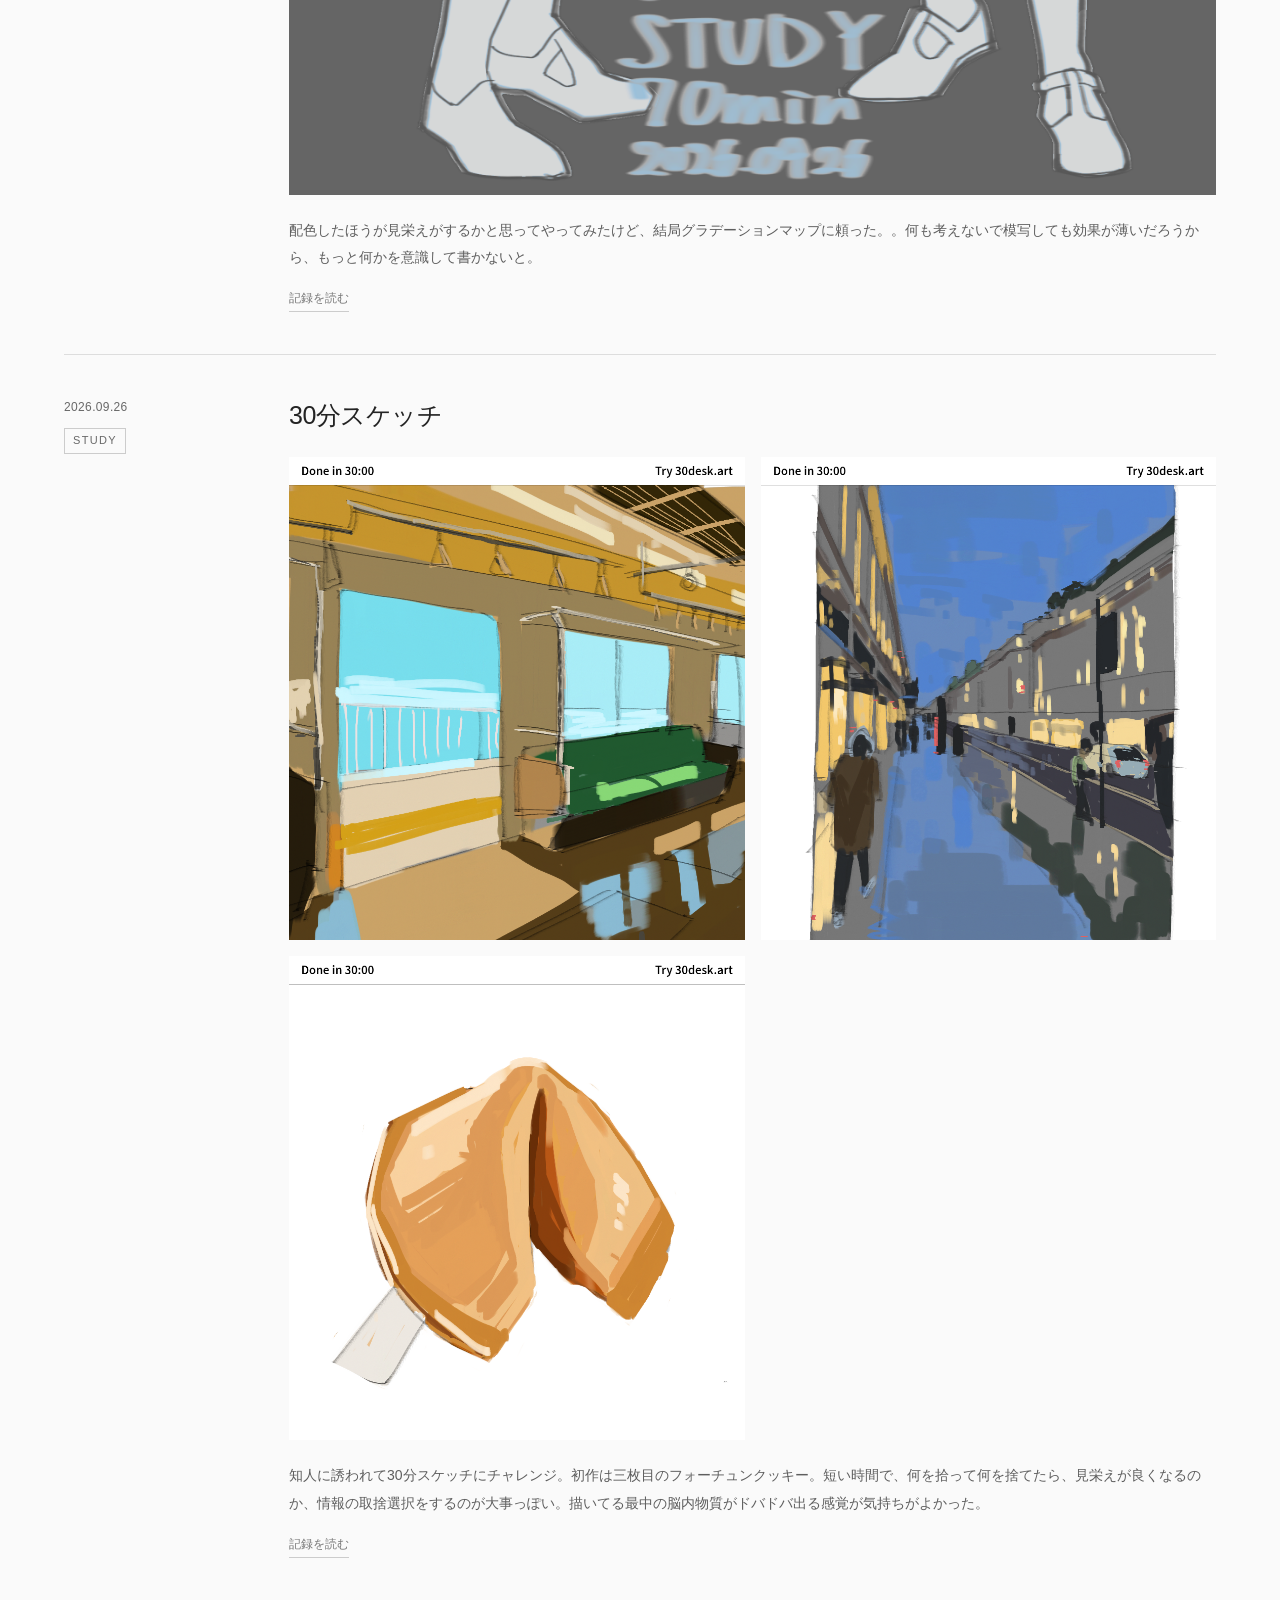
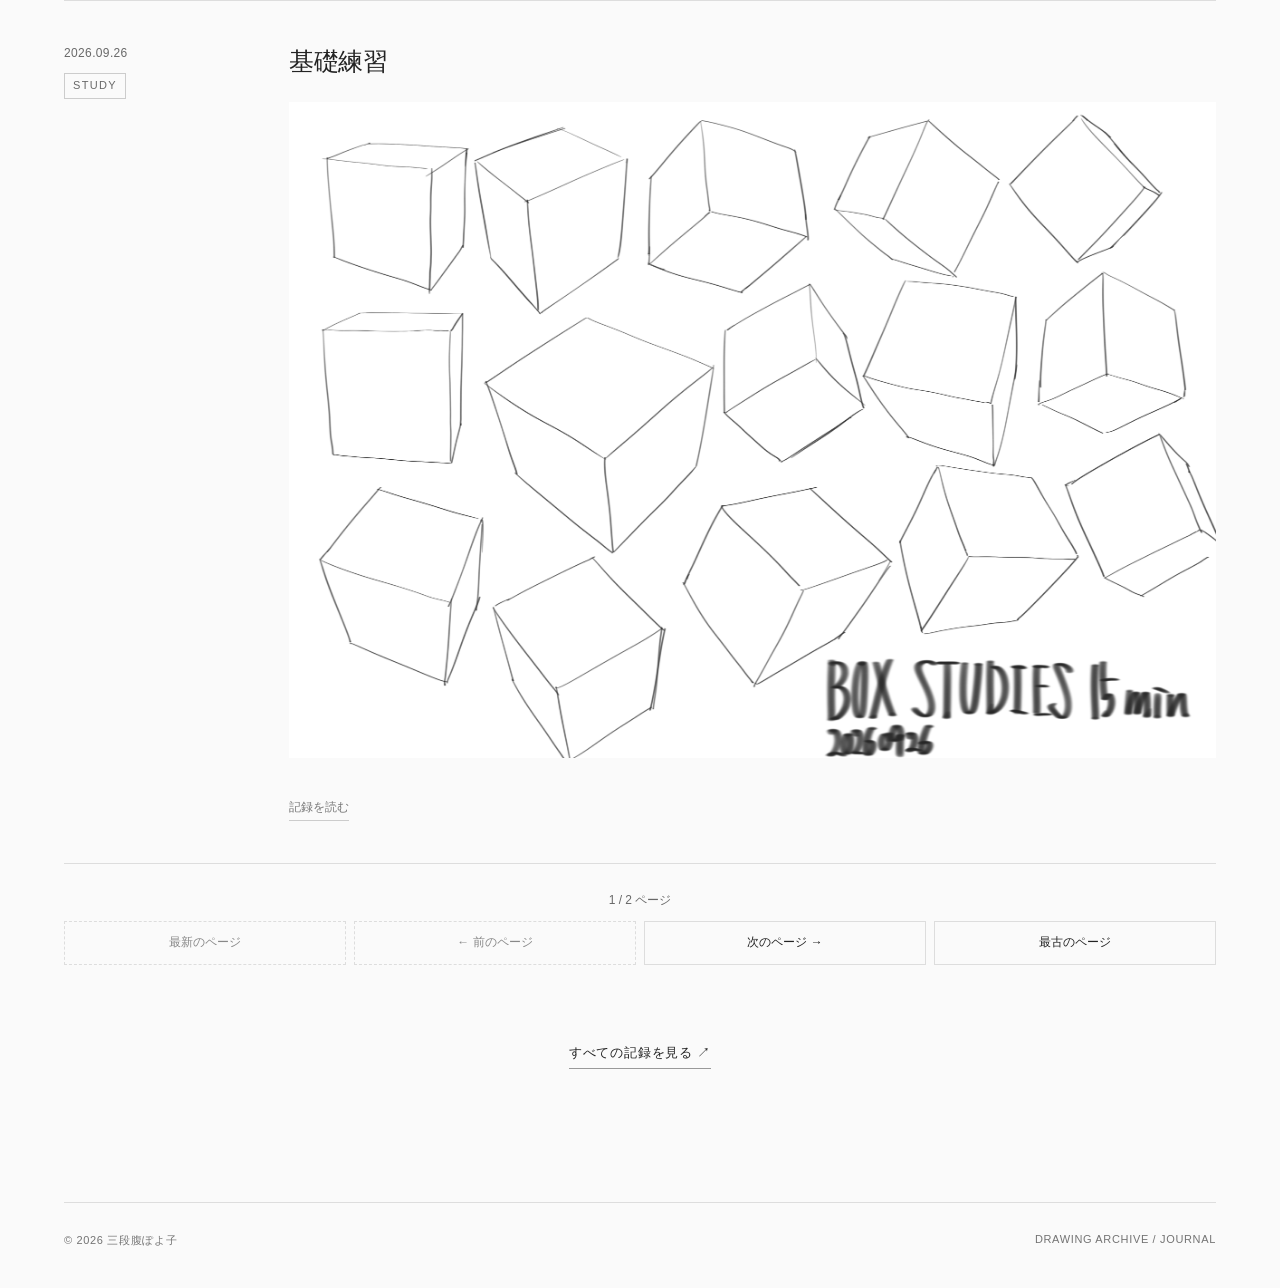
==== commit 739f5ccc: "Refresh cached article data and text formatting" ====
--- a/index.html
+++ b/index.html
@@ -1,5 +1,5 @@
 <!doctype html>
-<html lang="ja"><head><meta charset="utf-8"><meta name="viewport" content="width=device-width, initial-scale=1"><meta name="description" content="三段腹ぽよ子のイラスト制作記録。練習、作品、考えたこと、月ごとの振り返り。"><title>Drawing Archive | 三段腹ぽよ子</title><link rel="icon" type="image/svg+xml" href="data:image/svg+xml,%3Csvg xmlns='http://www.w3.org/2000/svg' viewBox='0 0 32 32'%3E%3Crect width='32' height='32' rx='5' fill='%23232323'/%3E%3Cpath d='M9 8h7a8 8 0 0 1 0 16H9z' fill='none' stroke='white' stroke-width='2'/%3E%3C/svg%3E"><link rel="stylesheet" href="assets/style.css?v=20260930-share1"><script defer src="data/profile.js"></script><script defer src="data/posts.js?v=20261001-note"></script><script defer src="data/works.js"></script><script defer src="assets/app.js?v=20261001-note"></script>
+<html lang="ja"><head><meta charset="utf-8"><meta name="viewport" content="width=device-width, initial-scale=1"><meta name="description" content="三段腹ぽよ子のイラスト制作記録。練習、作品、考えたこと、月ごとの振り返り。"><title>Drawing Archive | 三段腹ぽよ子</title><link rel="icon" type="image/svg+xml" href="data:image/svg+xml,%3Csvg xmlns='http://www.w3.org/2000/svg' viewBox='0 0 32 32'%3E%3Crect width='32' height='32' rx='5' fill='%23232323'/%3E%3Cpath d='M9 8h7a8 8 0 0 1 0 16H9z' fill='none' stroke='white' stroke-width='2'/%3E%3C/svg%3E"><link rel="stylesheet" href="assets/style.css?v=20260930-share1"><script defer src="data/profile.js"></script><script defer src="data/posts.js?v=20261003-goals"></script><script defer src="data/works.js"></script><script defer src="assets/app.js?v=20261003-goals"></script>
 <meta property="og:type" content="website">
 <meta property="og:site_name" content="Drawing Archive | 三段腹ぽよ子">
 <meta property="og:title" content="Drawing Archive | 三段腹ぽよ子">
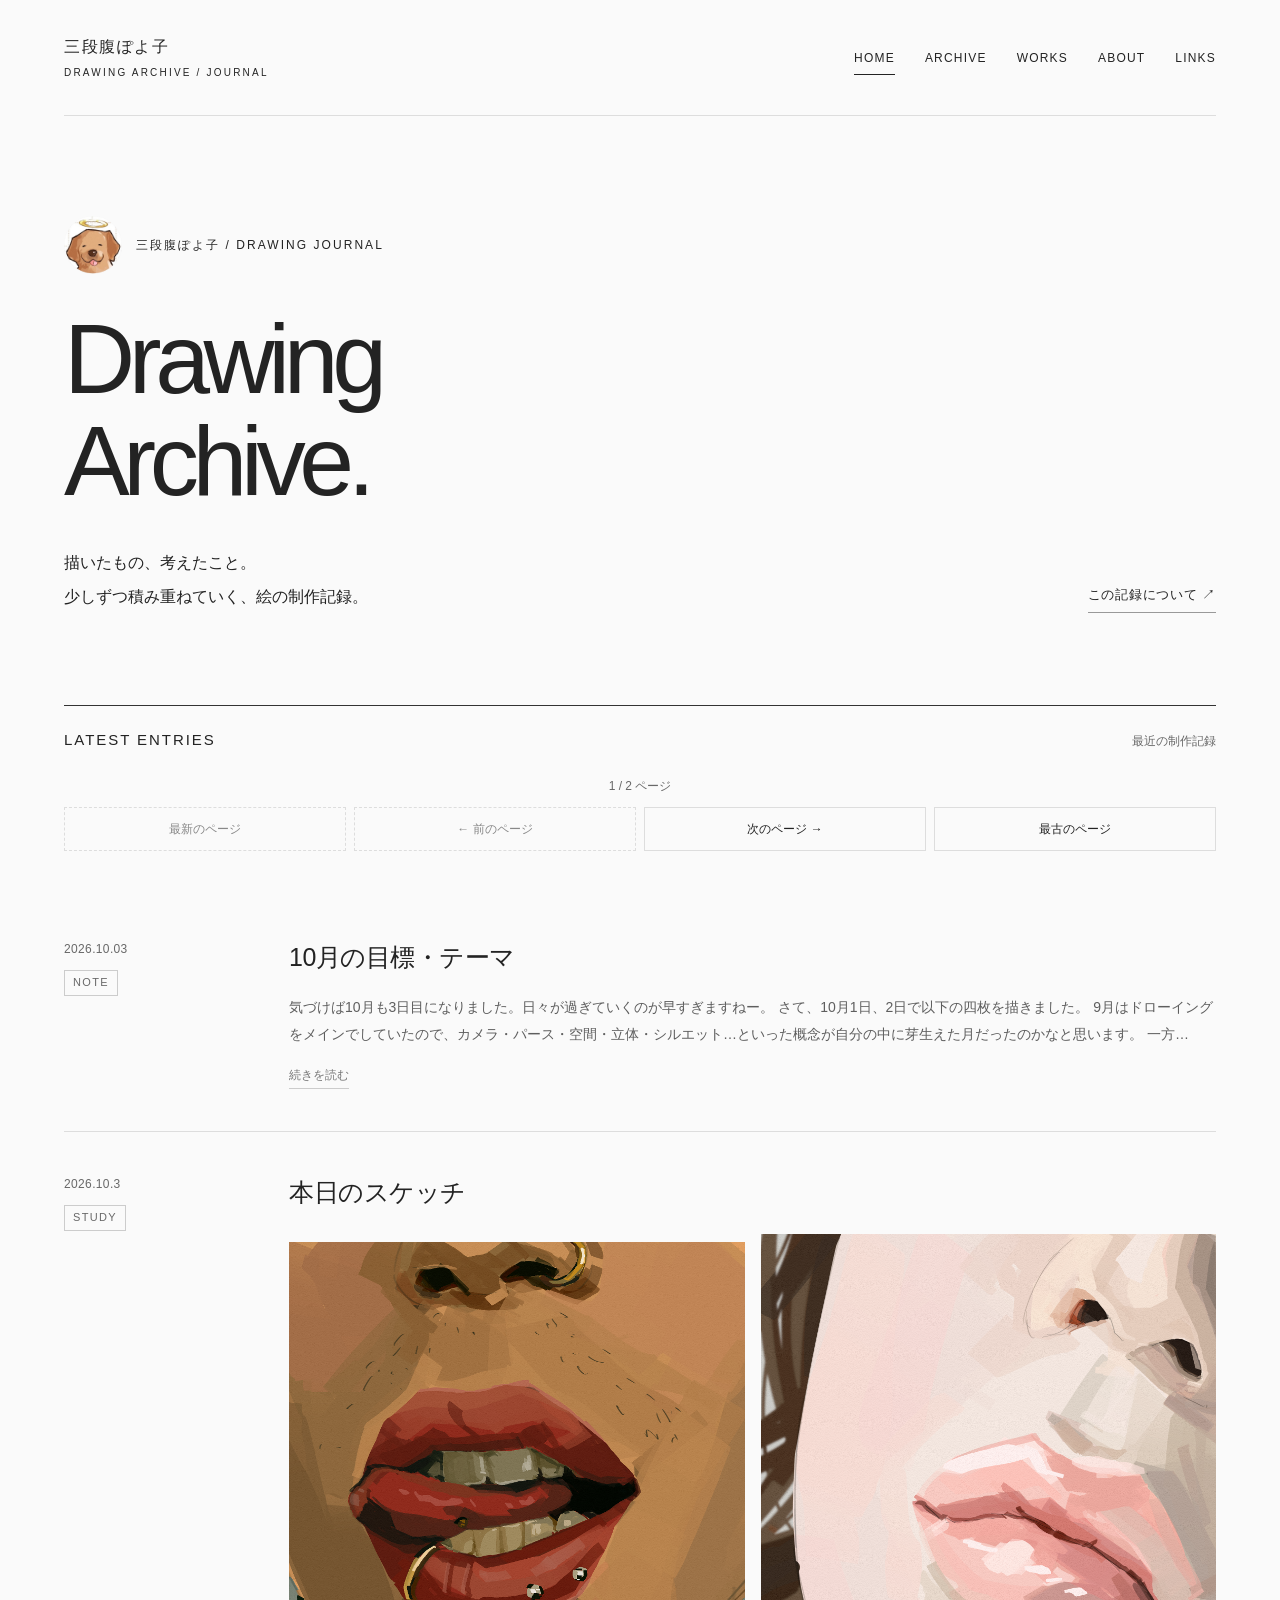
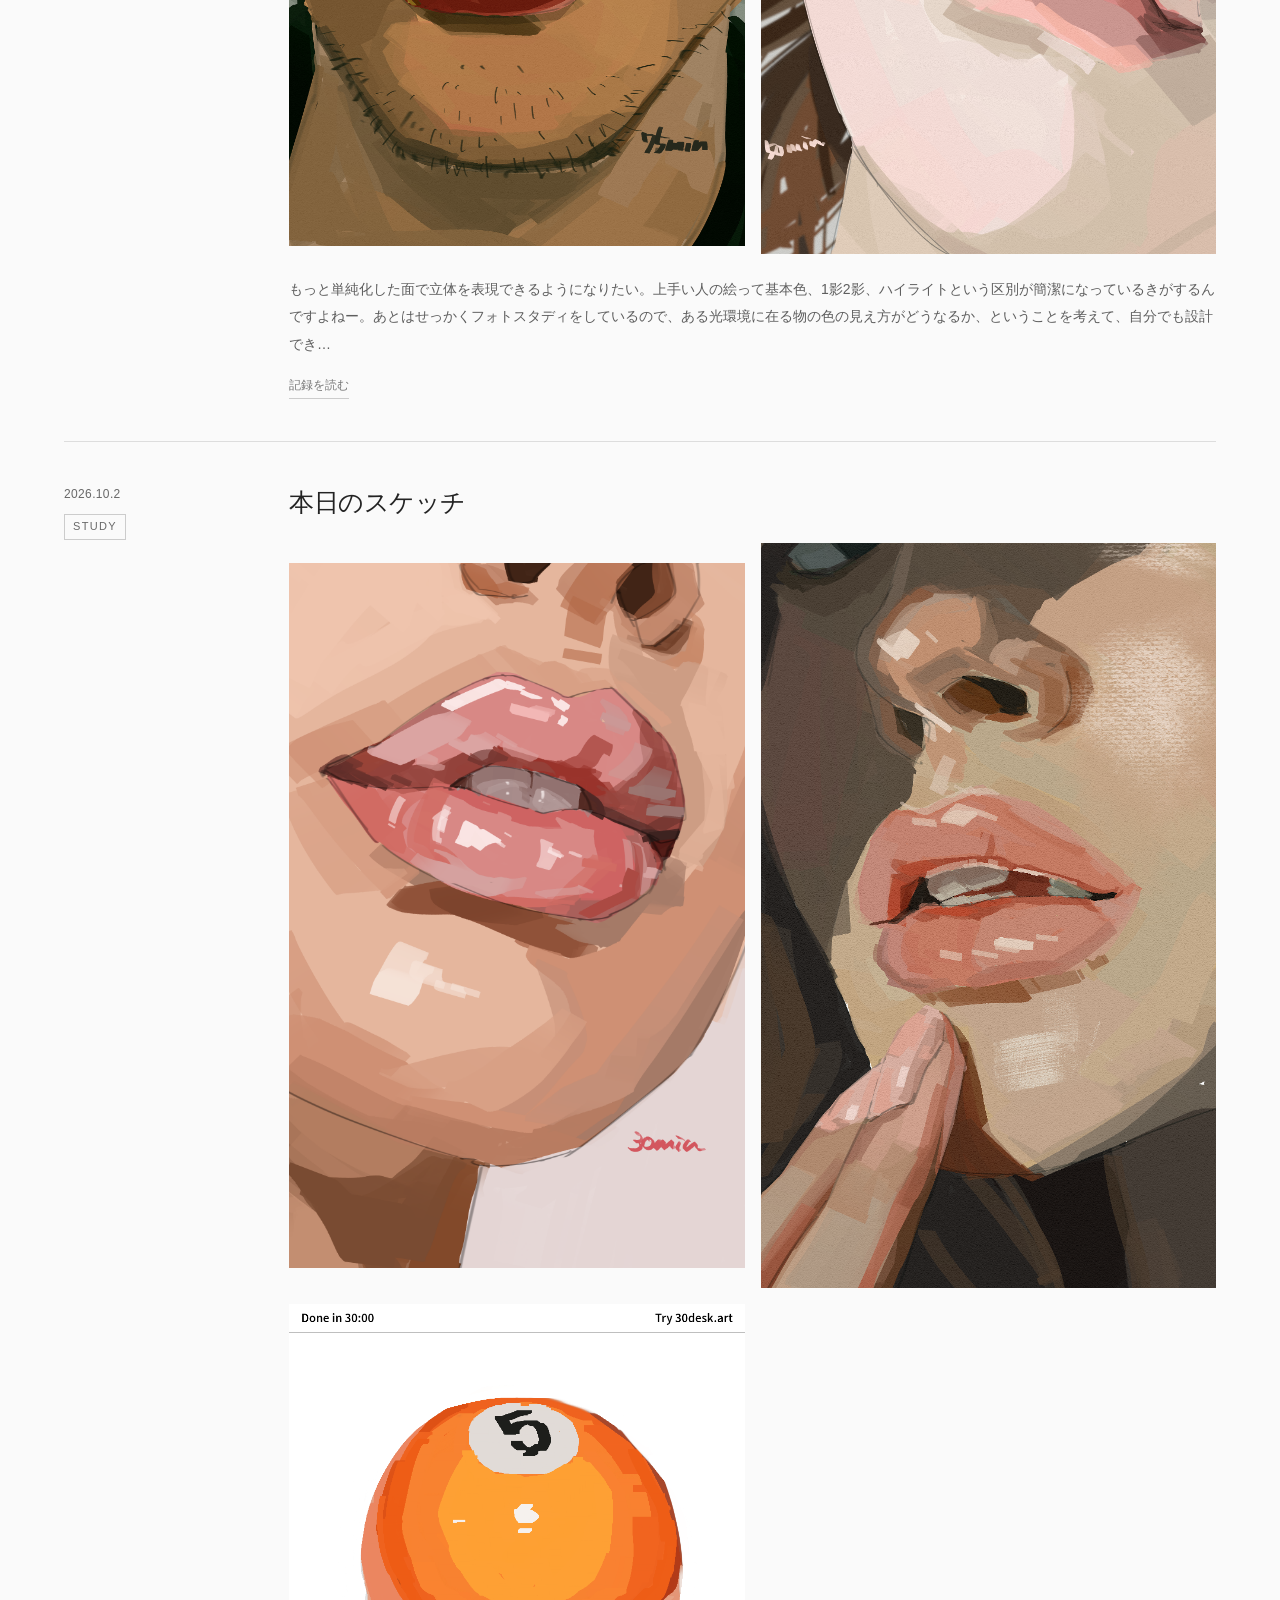
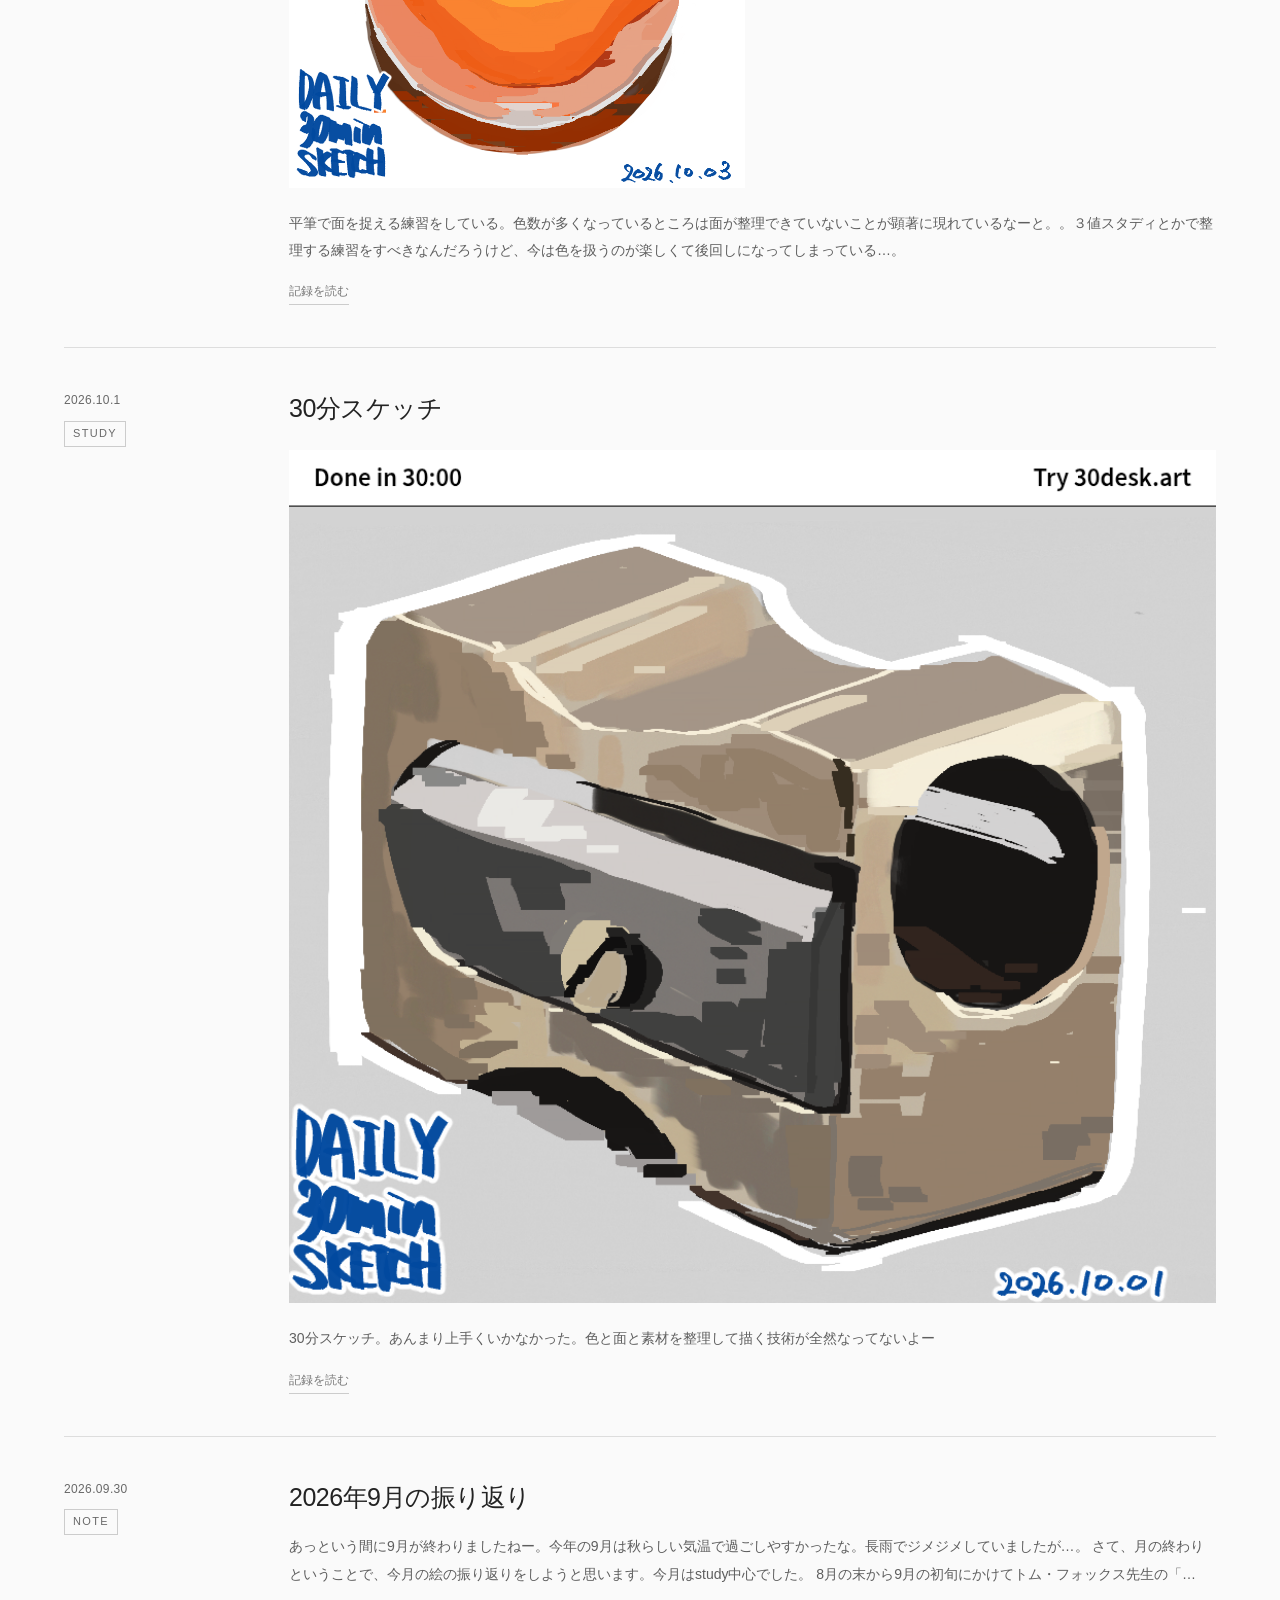
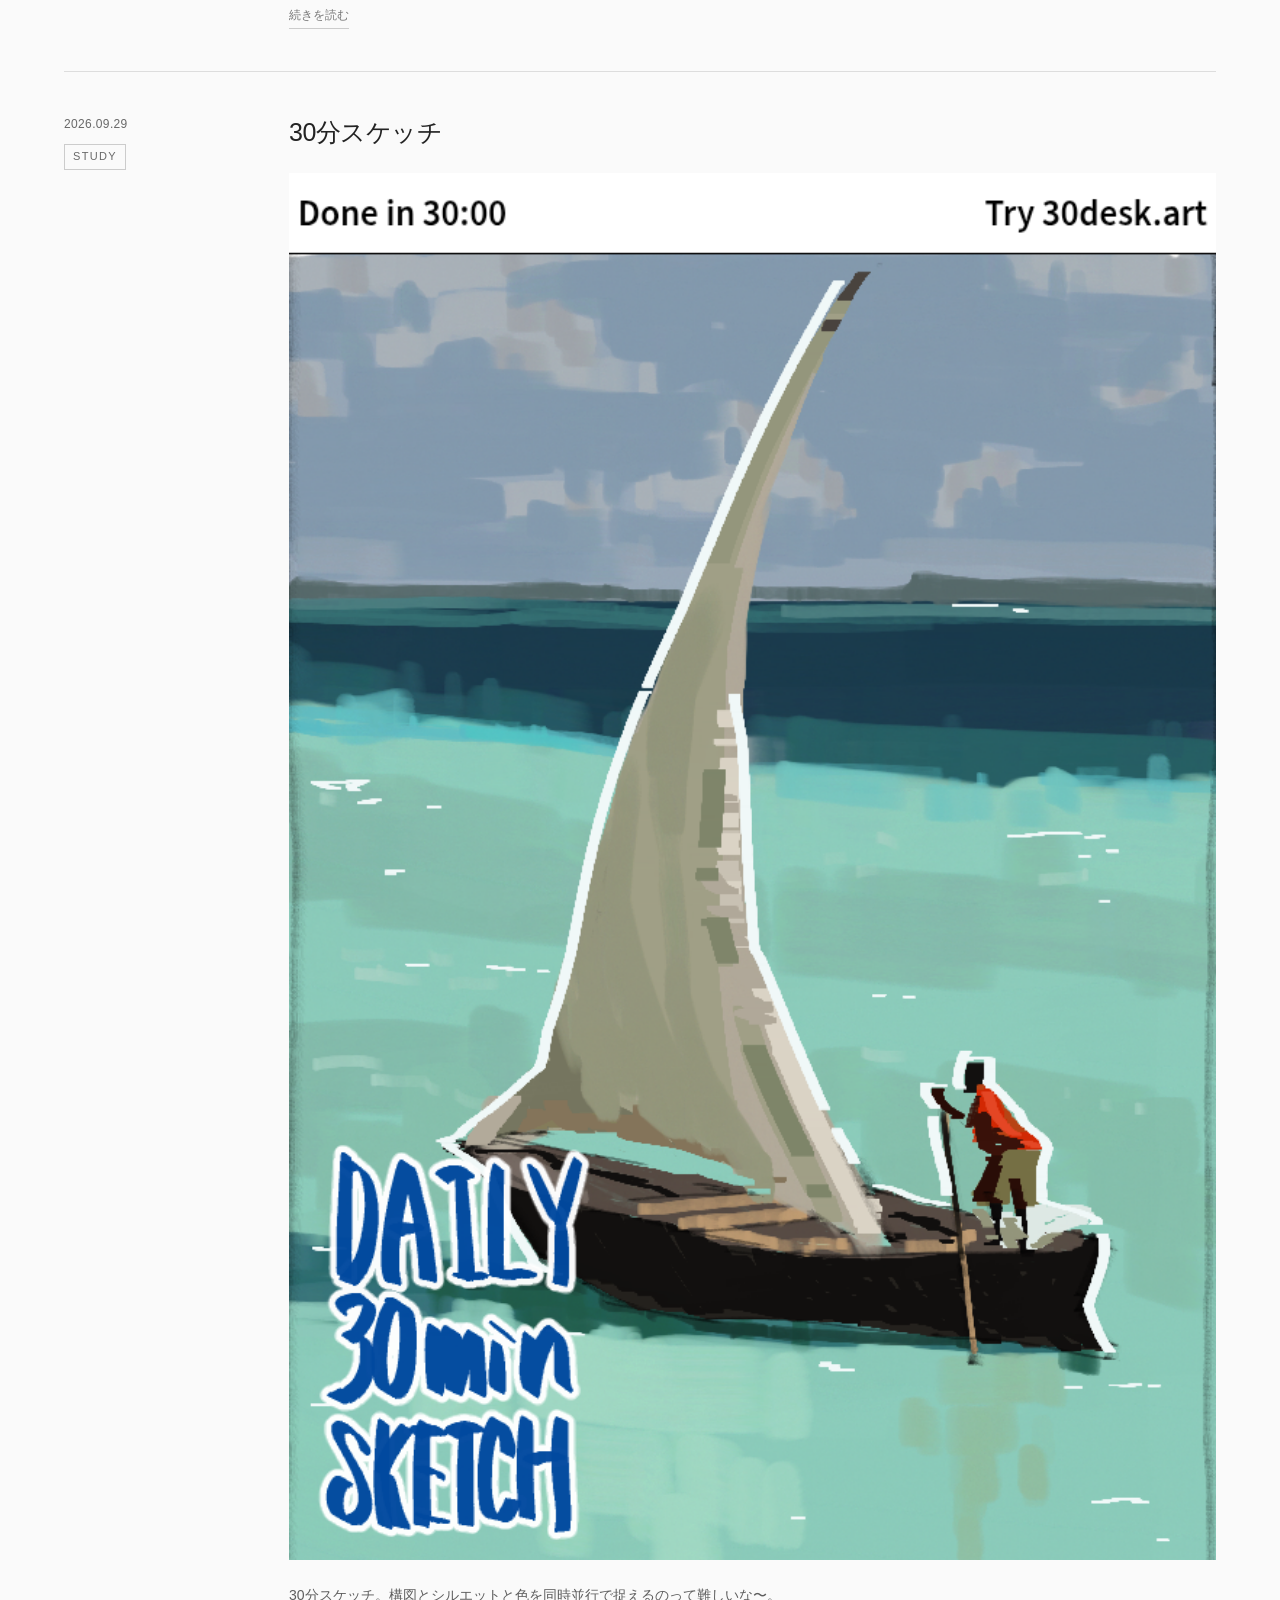
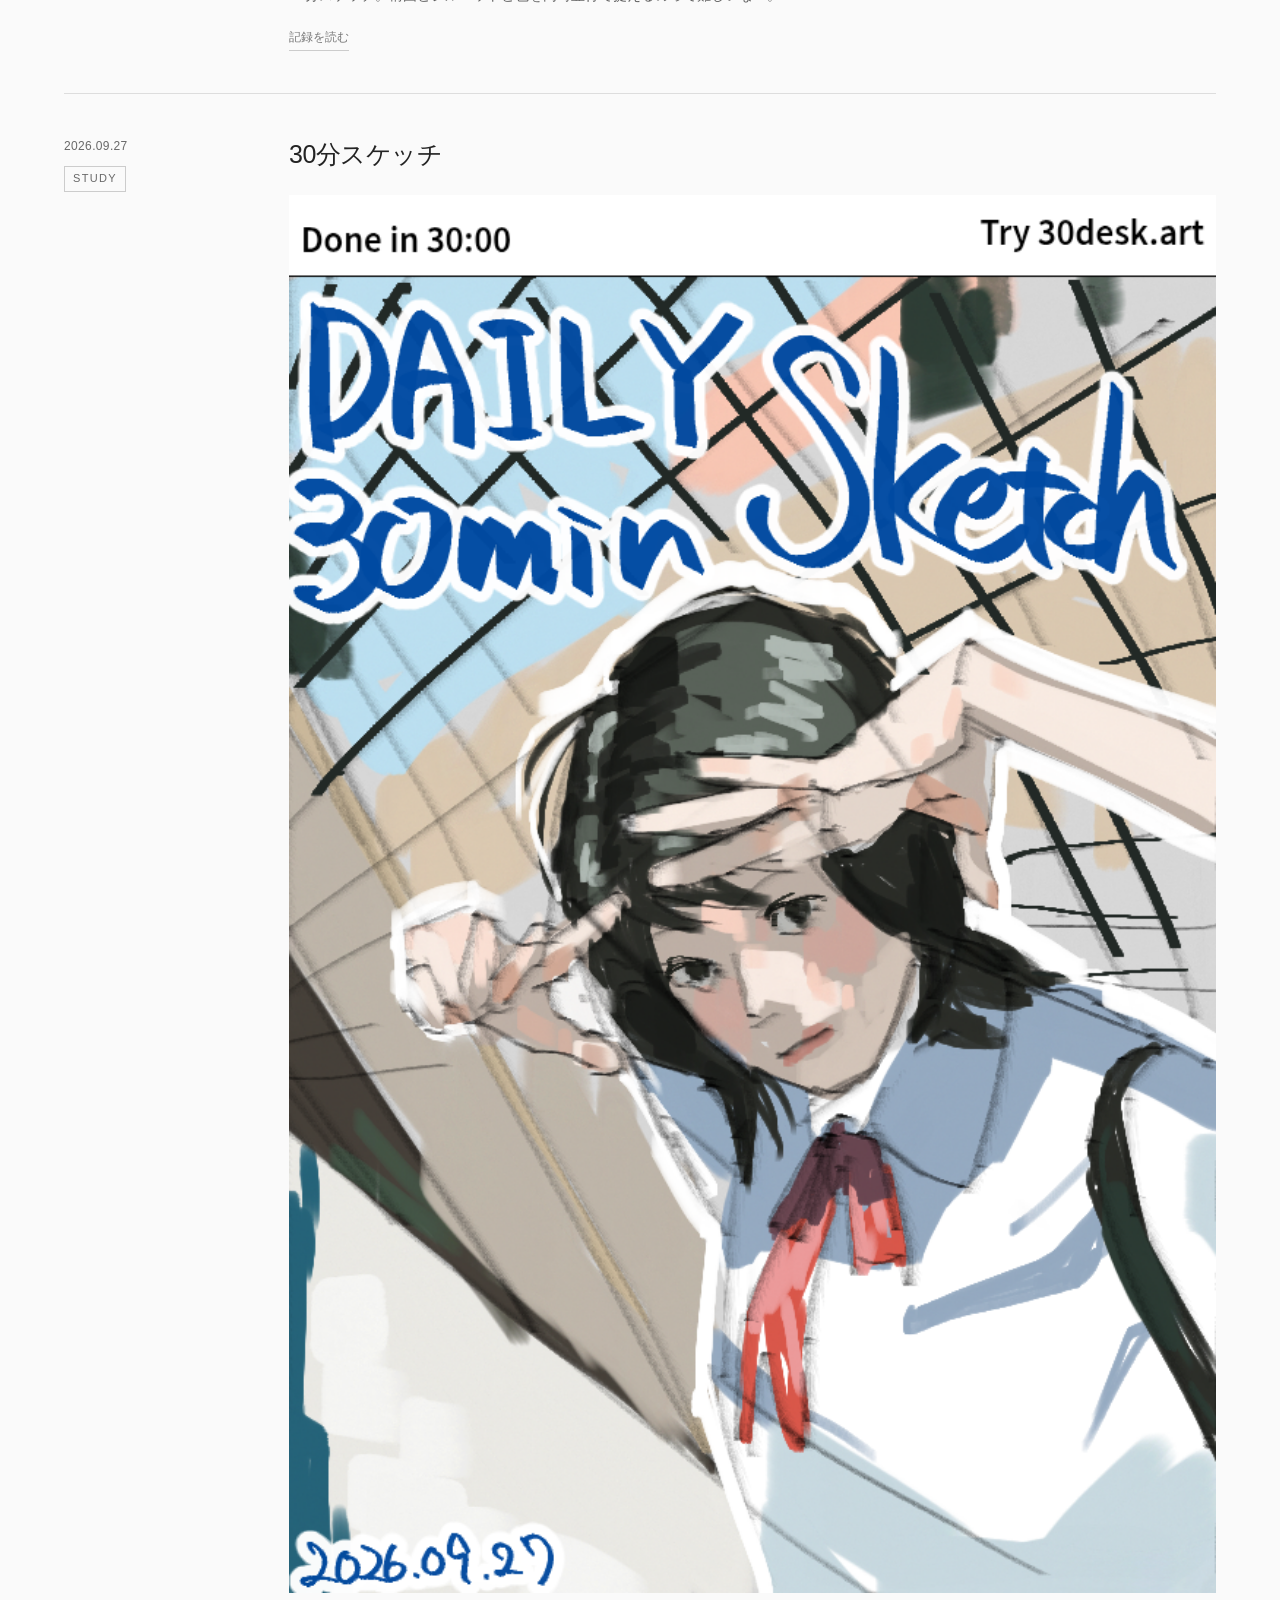
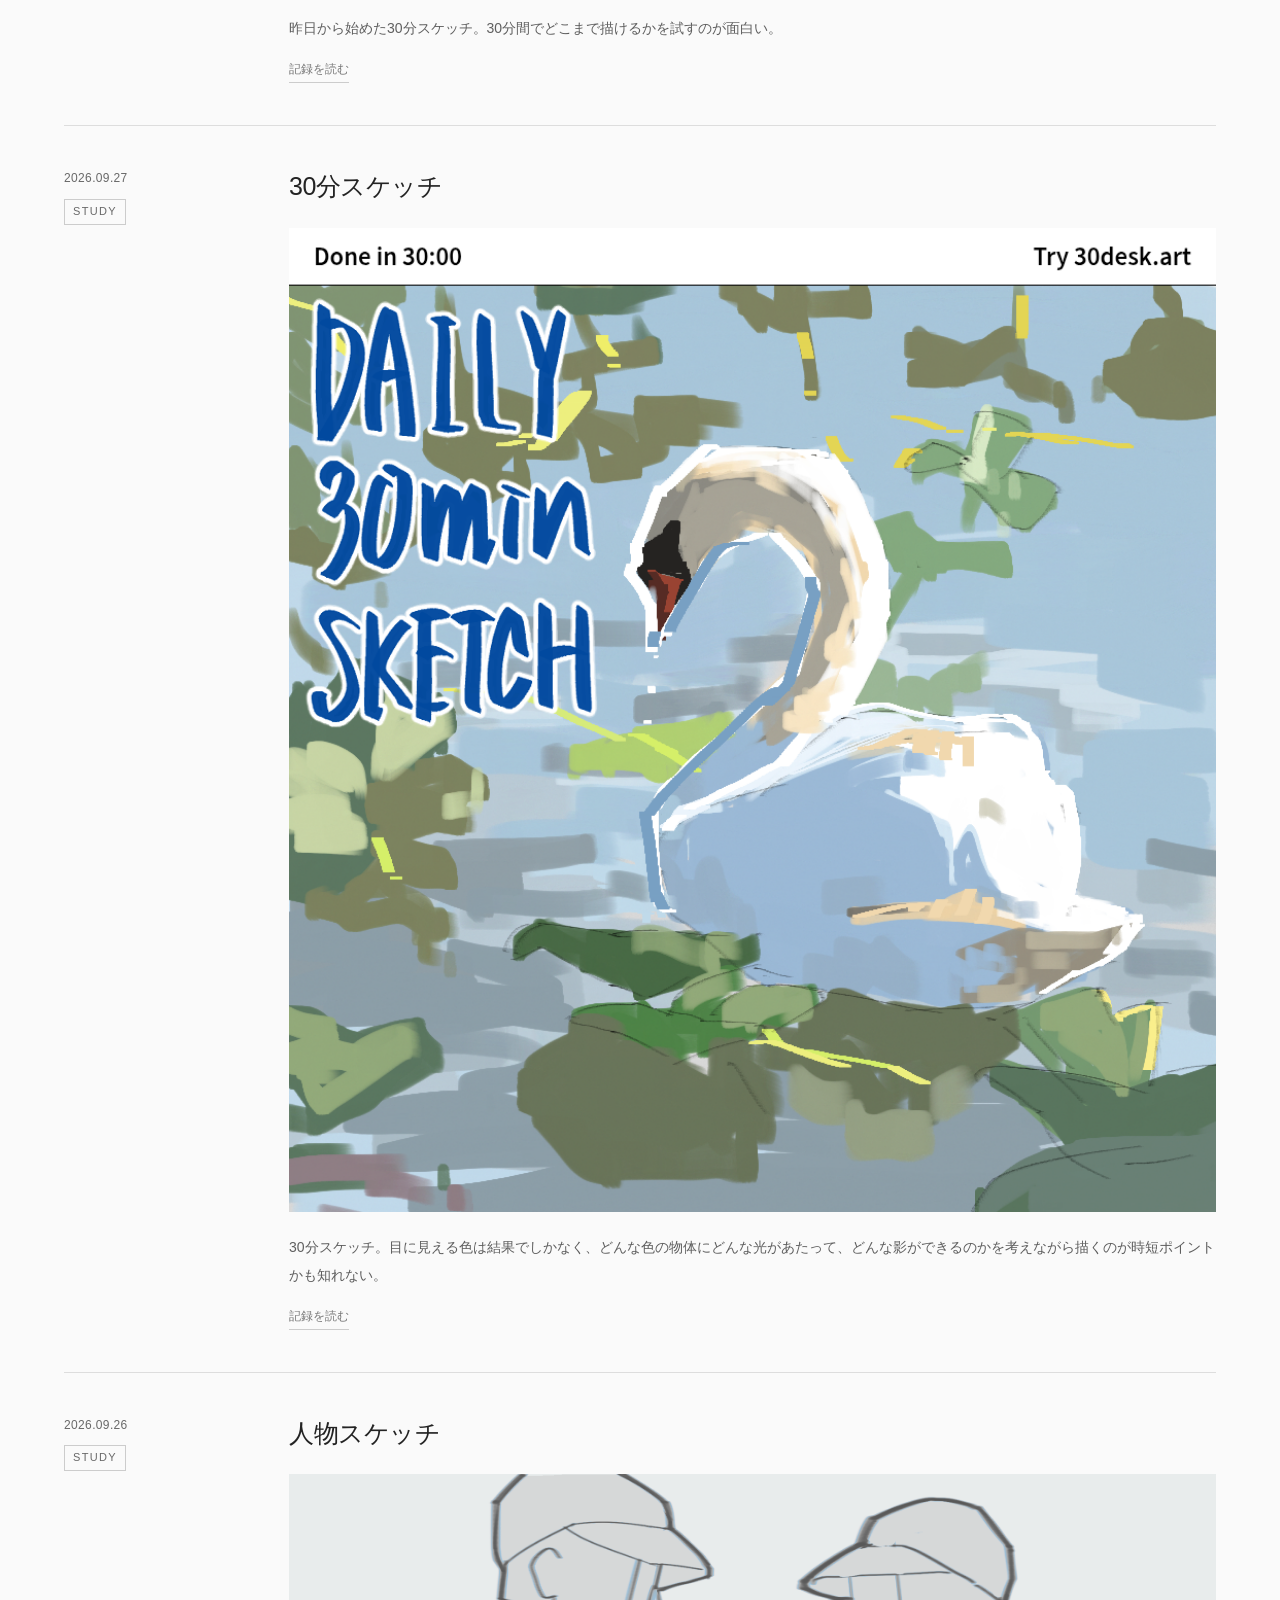
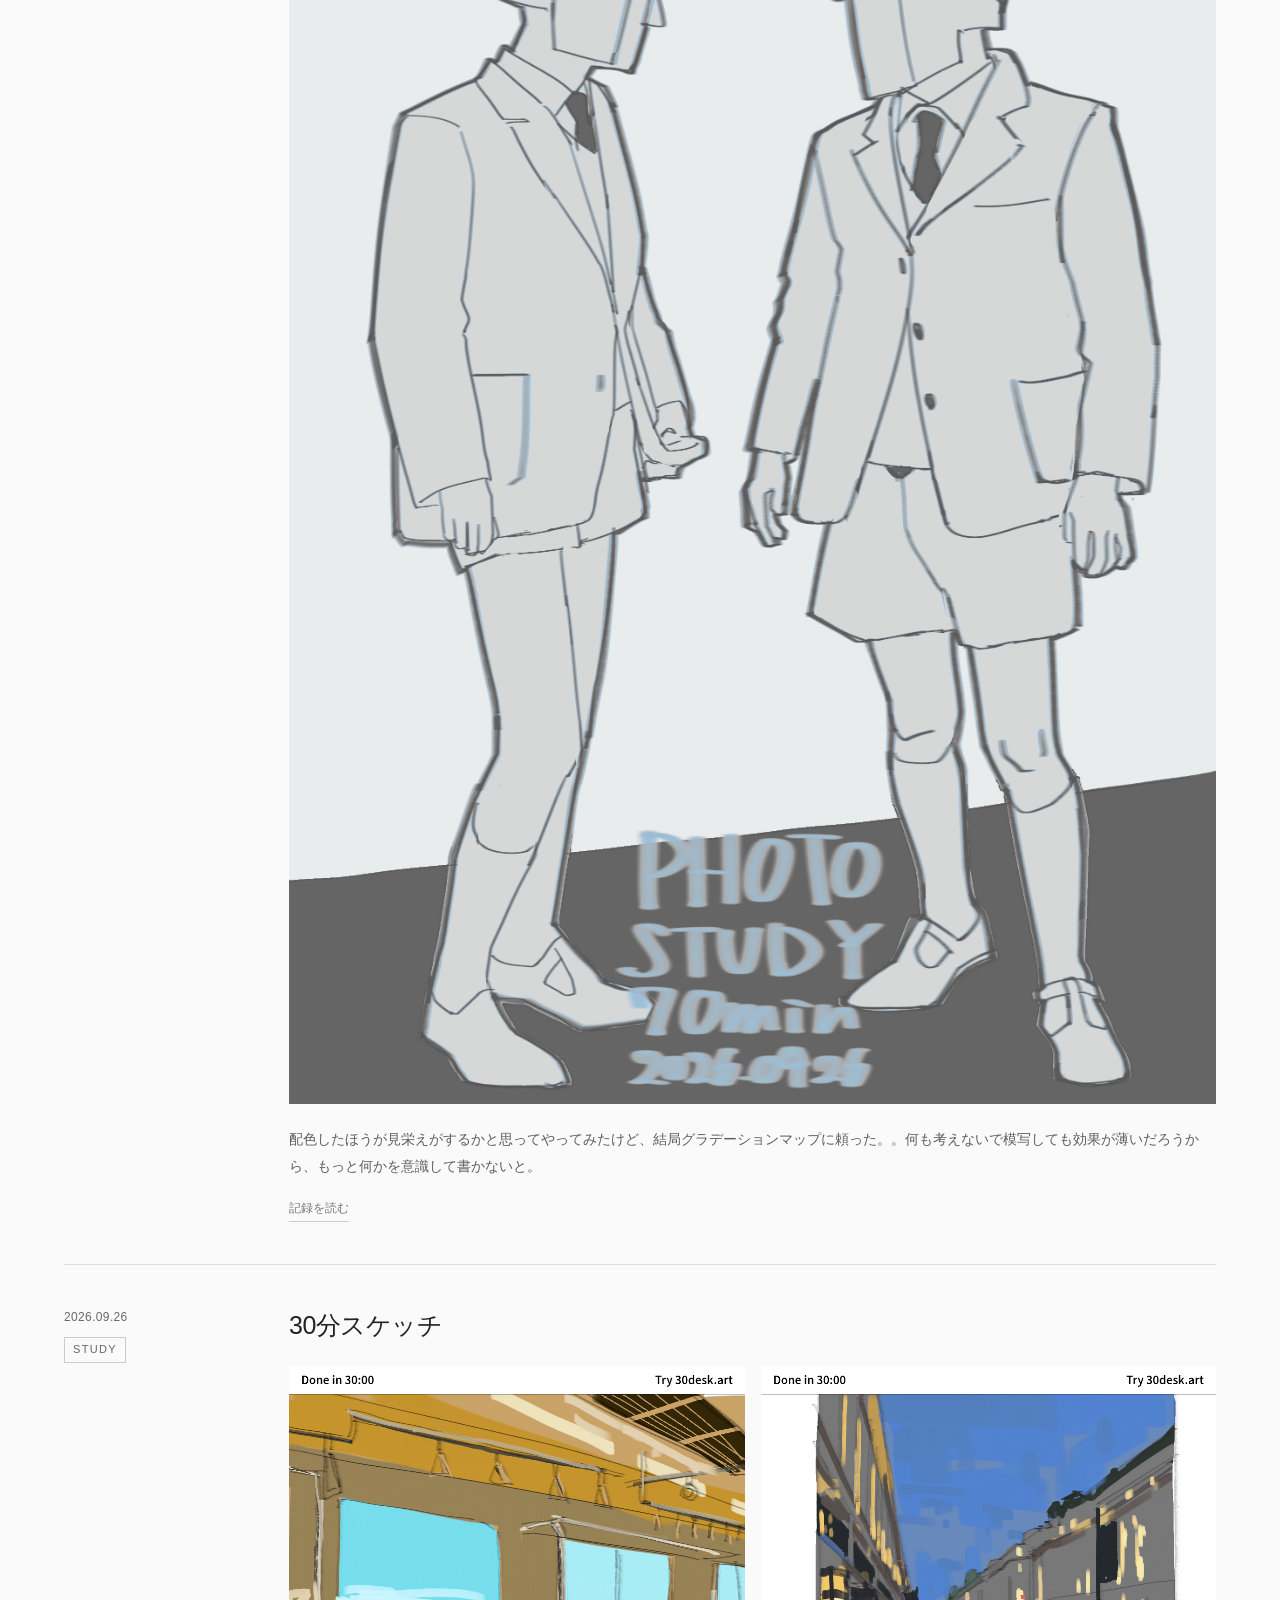
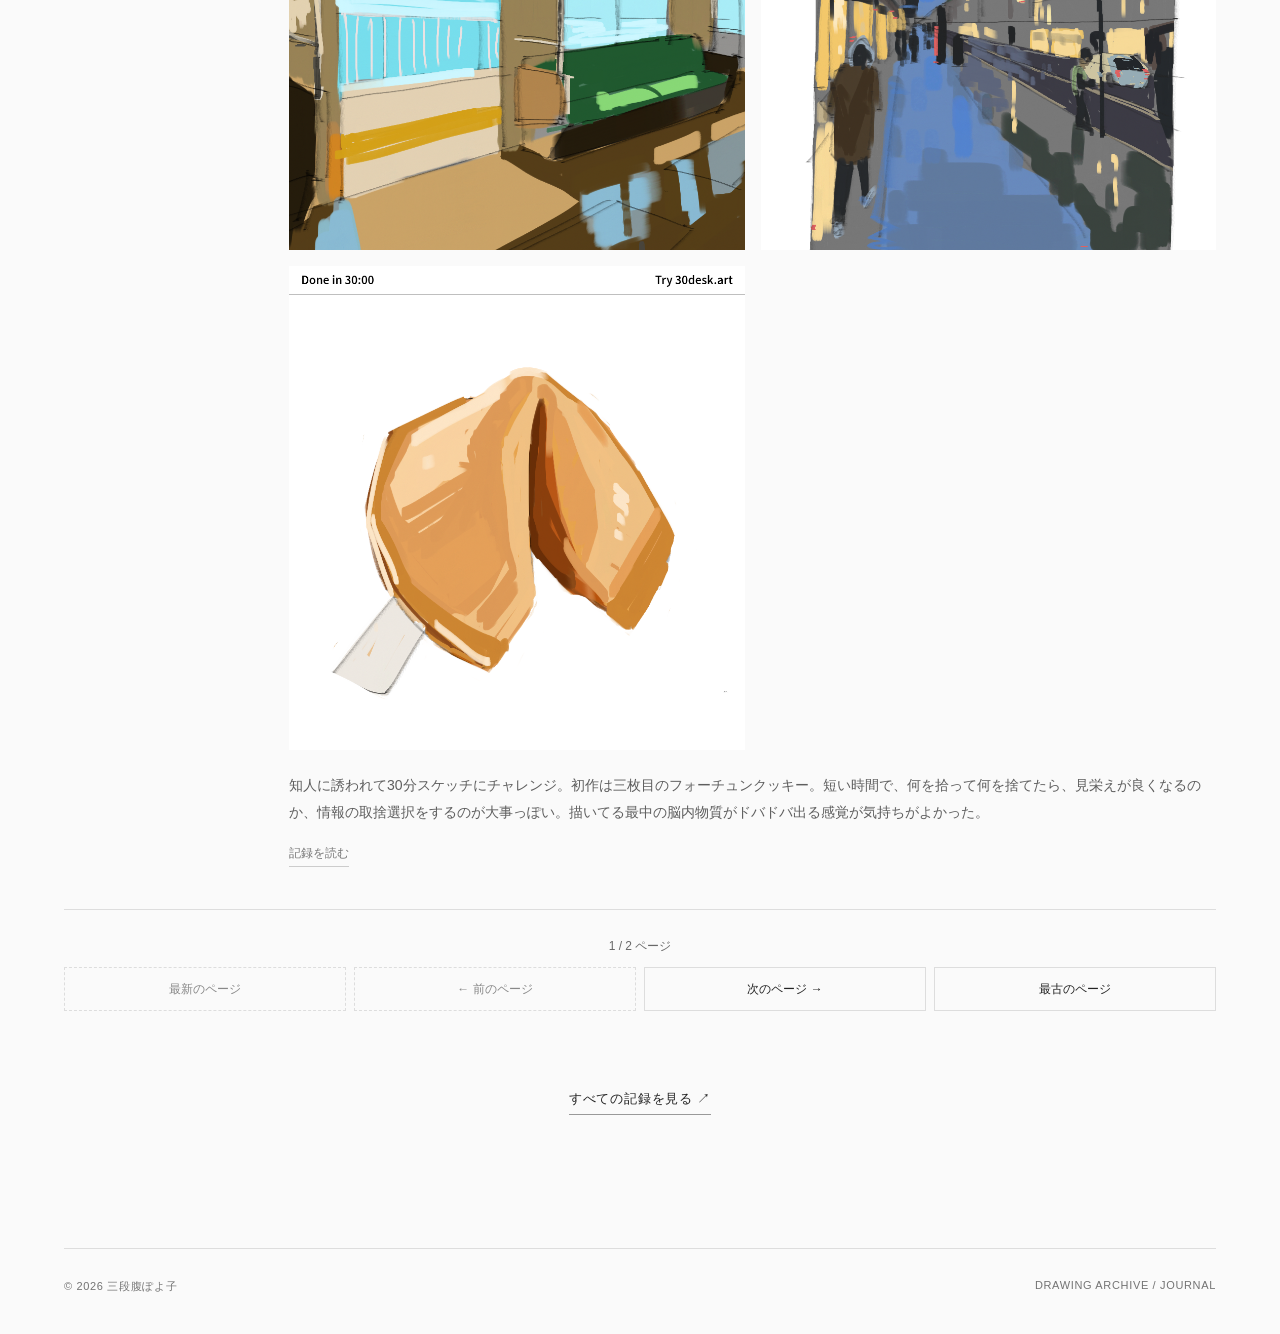
==== commit be1e01f1: "Refresh post data cache after October 3 image filename correction" ====
--- a/index.html
+++ b/index.html
@@ -1,5 +1,5 @@
 <!doctype html>
-<html lang="ja"><head><meta charset="utf-8"><meta name="viewport" content="width=device-width, initial-scale=1"><meta name="description" content="三段腹ぽよ子のイラスト制作記録。練習、作品、考えたこと、月ごとの振り返り。"><title>Drawing Archive | 三段腹ぽよ子</title><link rel="icon" type="image/svg+xml" href="data:image/svg+xml,%3Csvg xmlns='http://www.w3.org/2000/svg' viewBox='0 0 32 32'%3E%3Crect width='32' height='32' rx='5' fill='%23232323'/%3E%3Cpath d='M9 8h7a8 8 0 0 1 0 16H9z' fill='none' stroke='white' stroke-width='2'/%3E%3C/svg%3E"><link rel="stylesheet" href="assets/style.css?v=20260930-share1"><script defer src="data/profile.js"></script><script defer src="data/posts.js?v=20261003-goals"></script><script defer src="data/works.js"></script><script defer src="assets/app.js?v=20261003-goals"></script>
+<html lang="ja"><head><meta charset="utf-8"><meta name="viewport" content="width=device-width, initial-scale=1"><meta name="description" content="三段腹ぽよ子のイラスト制作記録。練習、作品、考えたこと、月ごとの振り返り。"><title>Drawing Archive | 三段腹ぽよ子</title><link rel="icon" type="image/svg+xml" href="data:image/svg+xml,%3Csvg xmlns='http://www.w3.org/2000/svg' viewBox='0 0 32 32'%3E%3Crect width='32' height='32' rx='5' fill='%23232323'/%3E%3Cpath d='M9 8h7a8 8 0 0 1 0 16H9z' fill='none' stroke='white' stroke-width='2'/%3E%3C/svg%3E"><link rel="stylesheet" href="assets/style.css?v=20260930-share1"><script defer src="data/profile.js"></script><script defer src="data/posts.js?v=20261004-image-fix"></script><script defer src="data/works.js"></script><script defer src="assets/app.js?v=20261003-goals"></script>
 <meta property="og:type" content="website">
 <meta property="og:site_name" content="Drawing Archive | 三段腹ぽよ子">
 <meta property="og:title" content="Drawing Archive | 三段腹ぽよ子">
